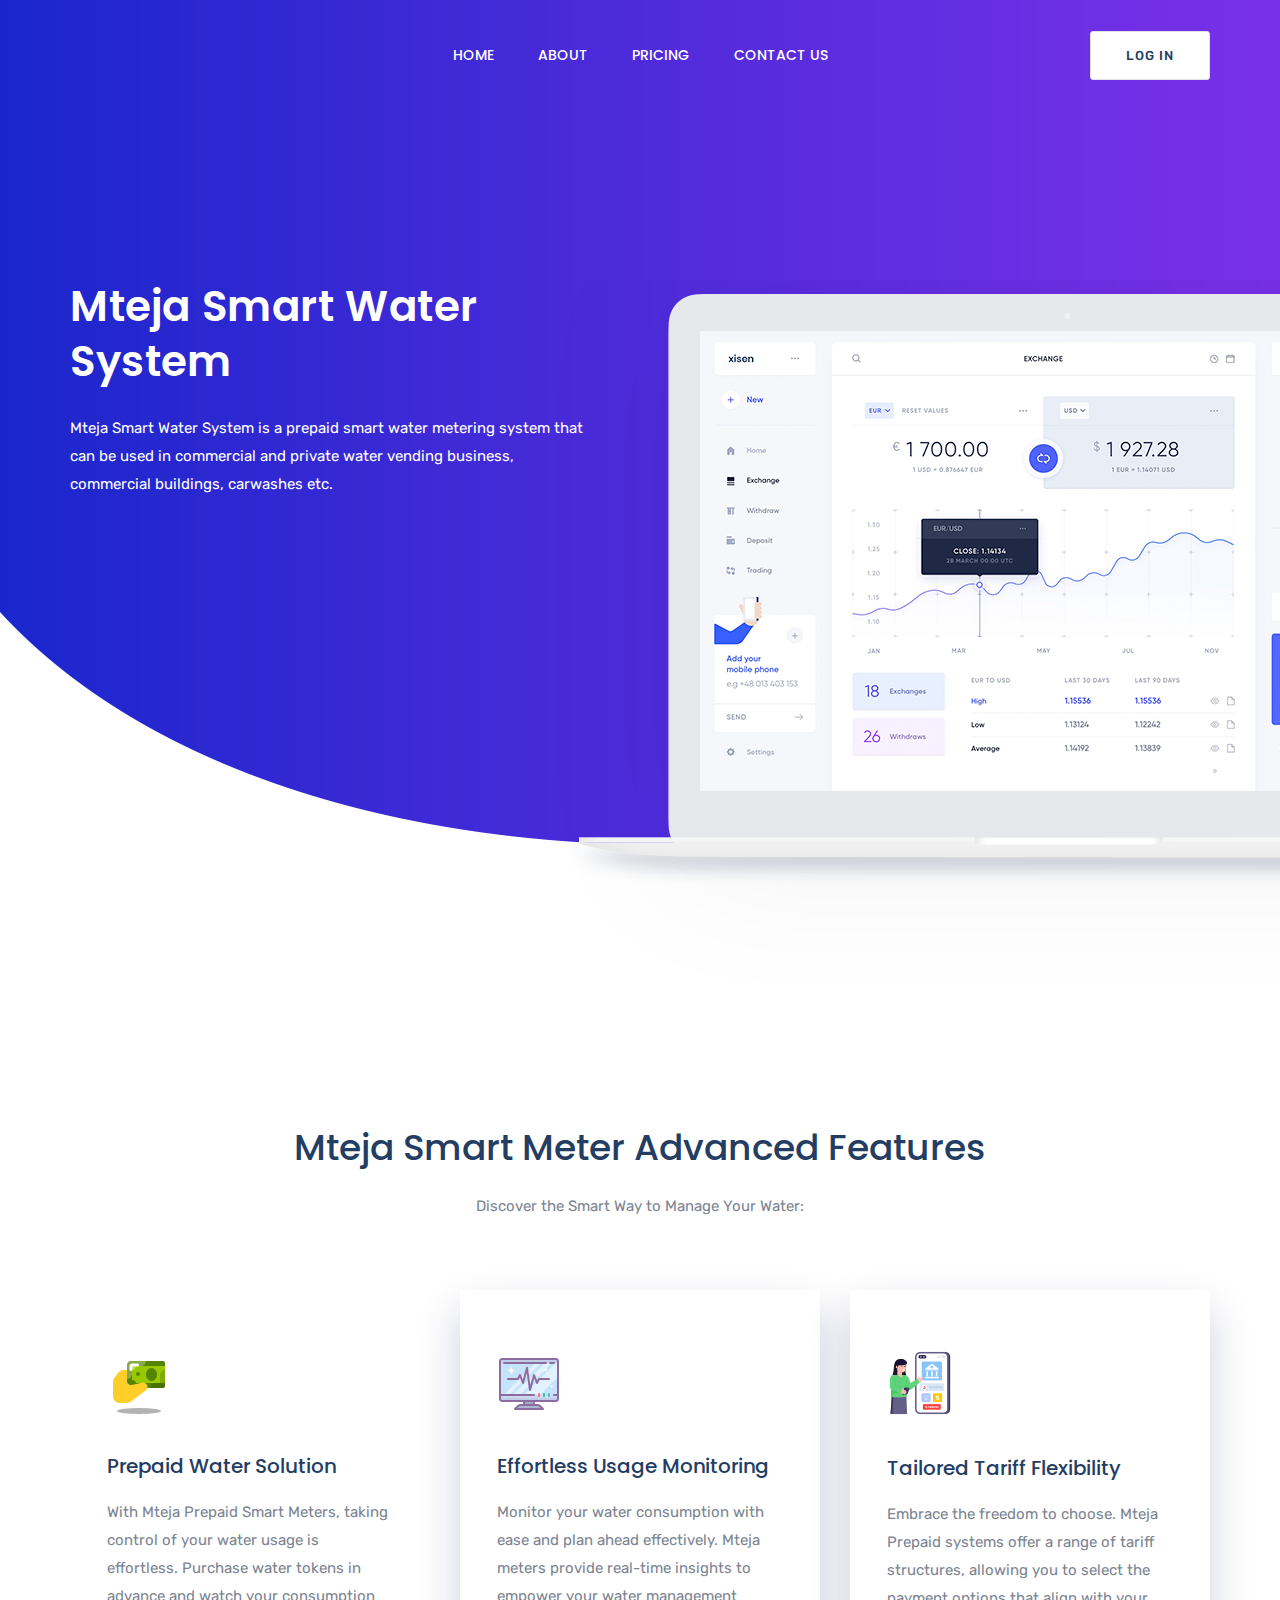
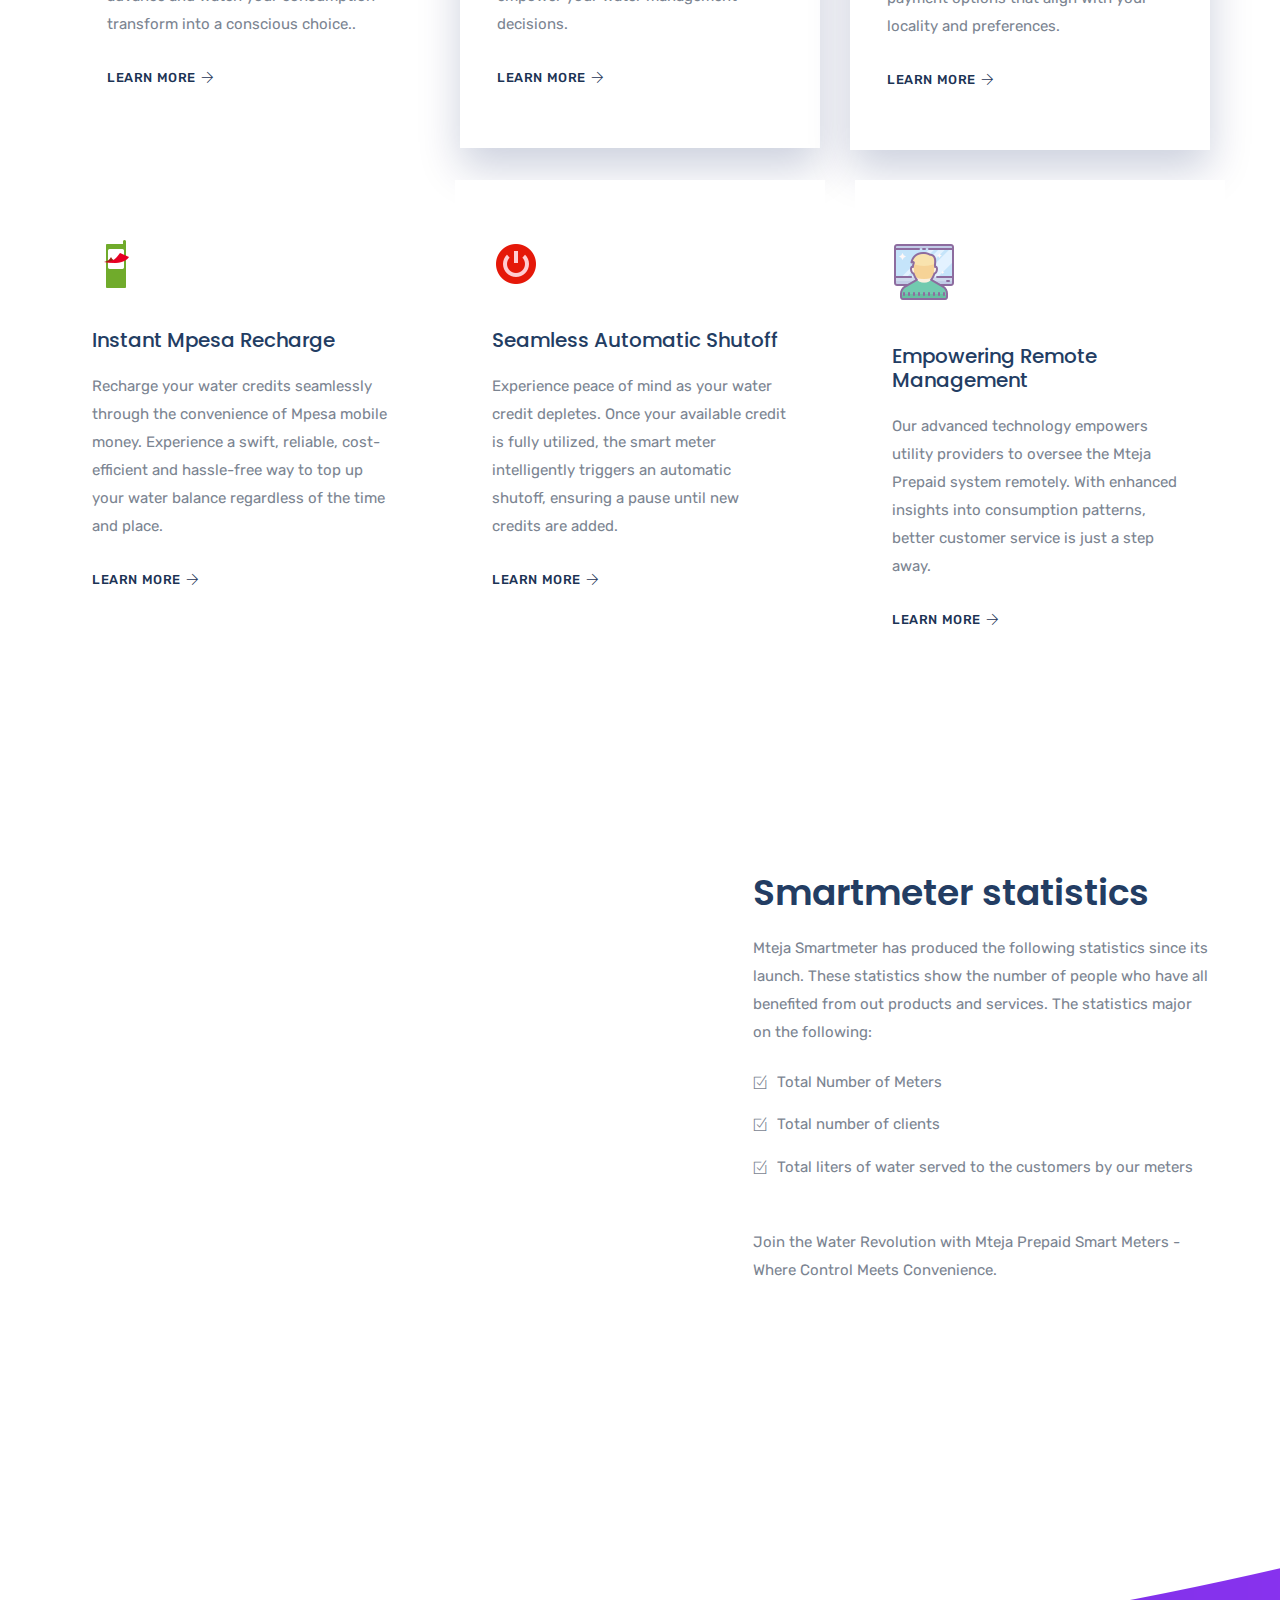
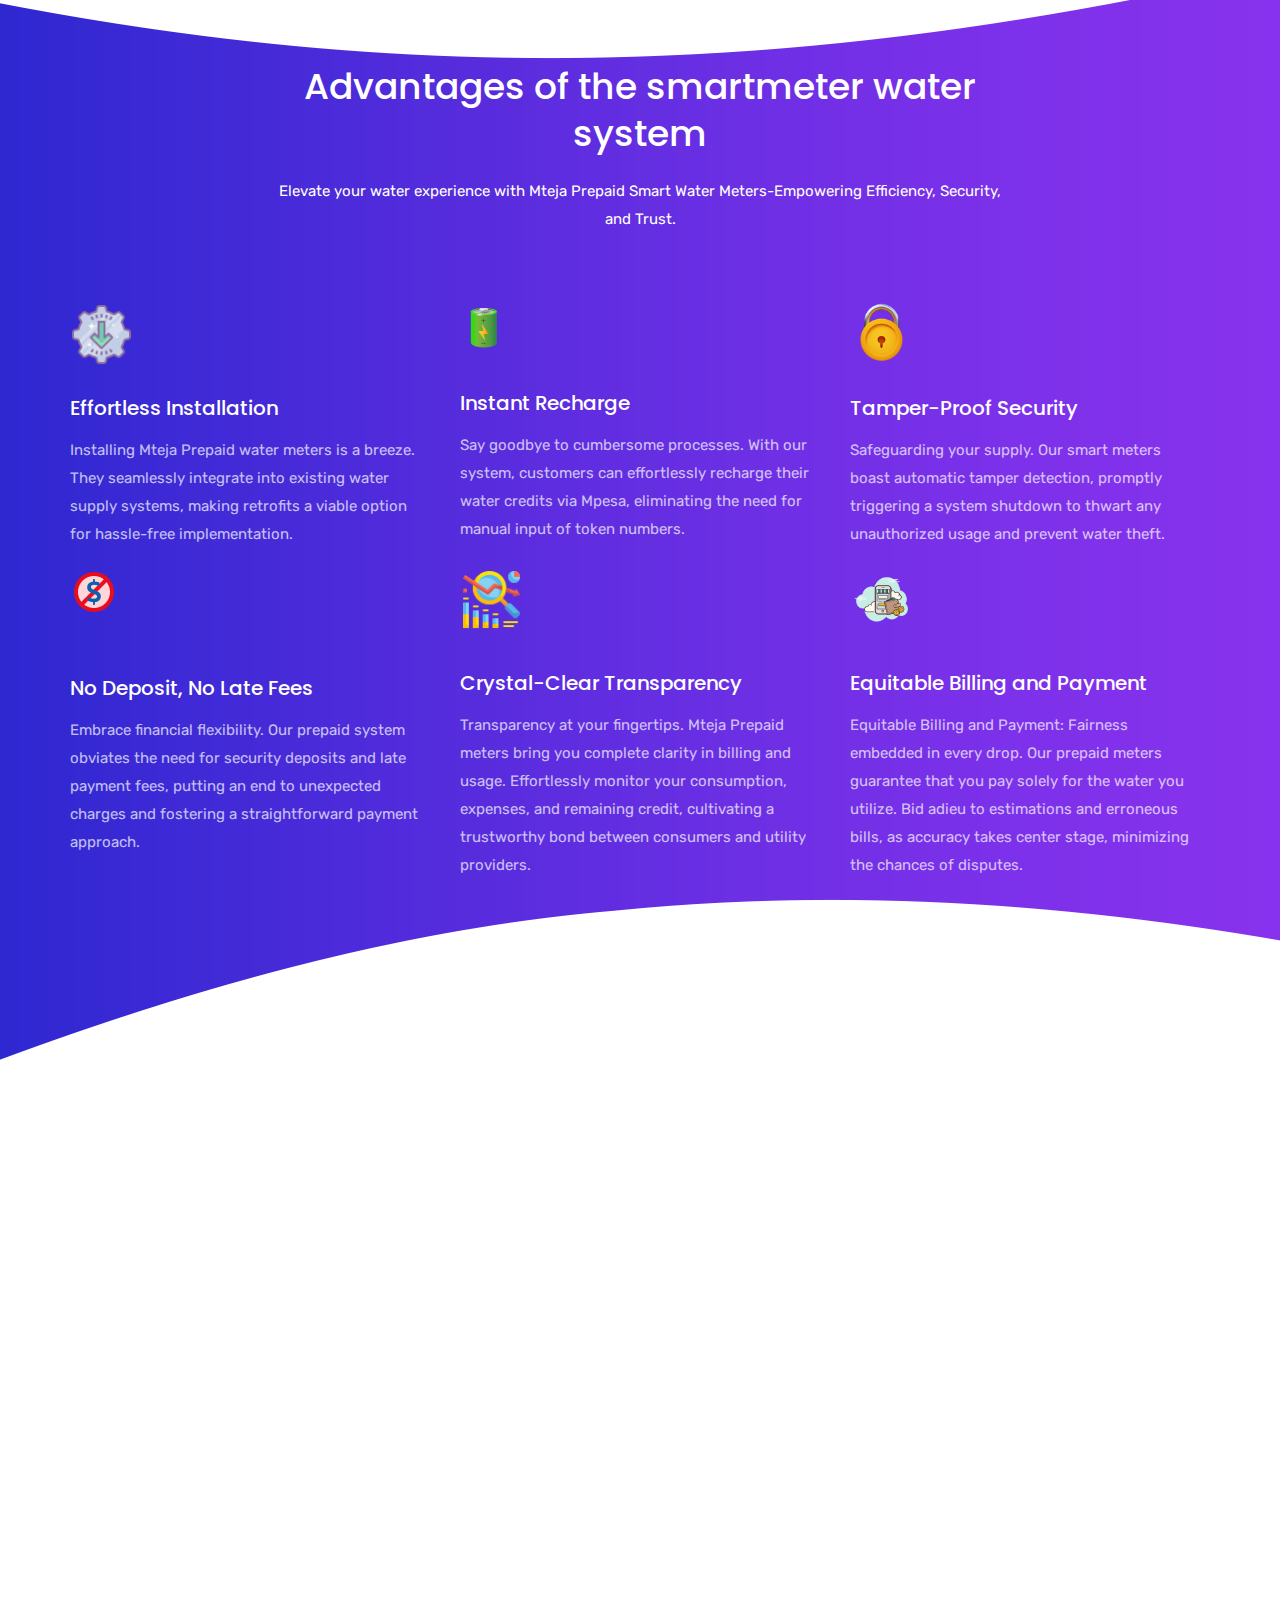
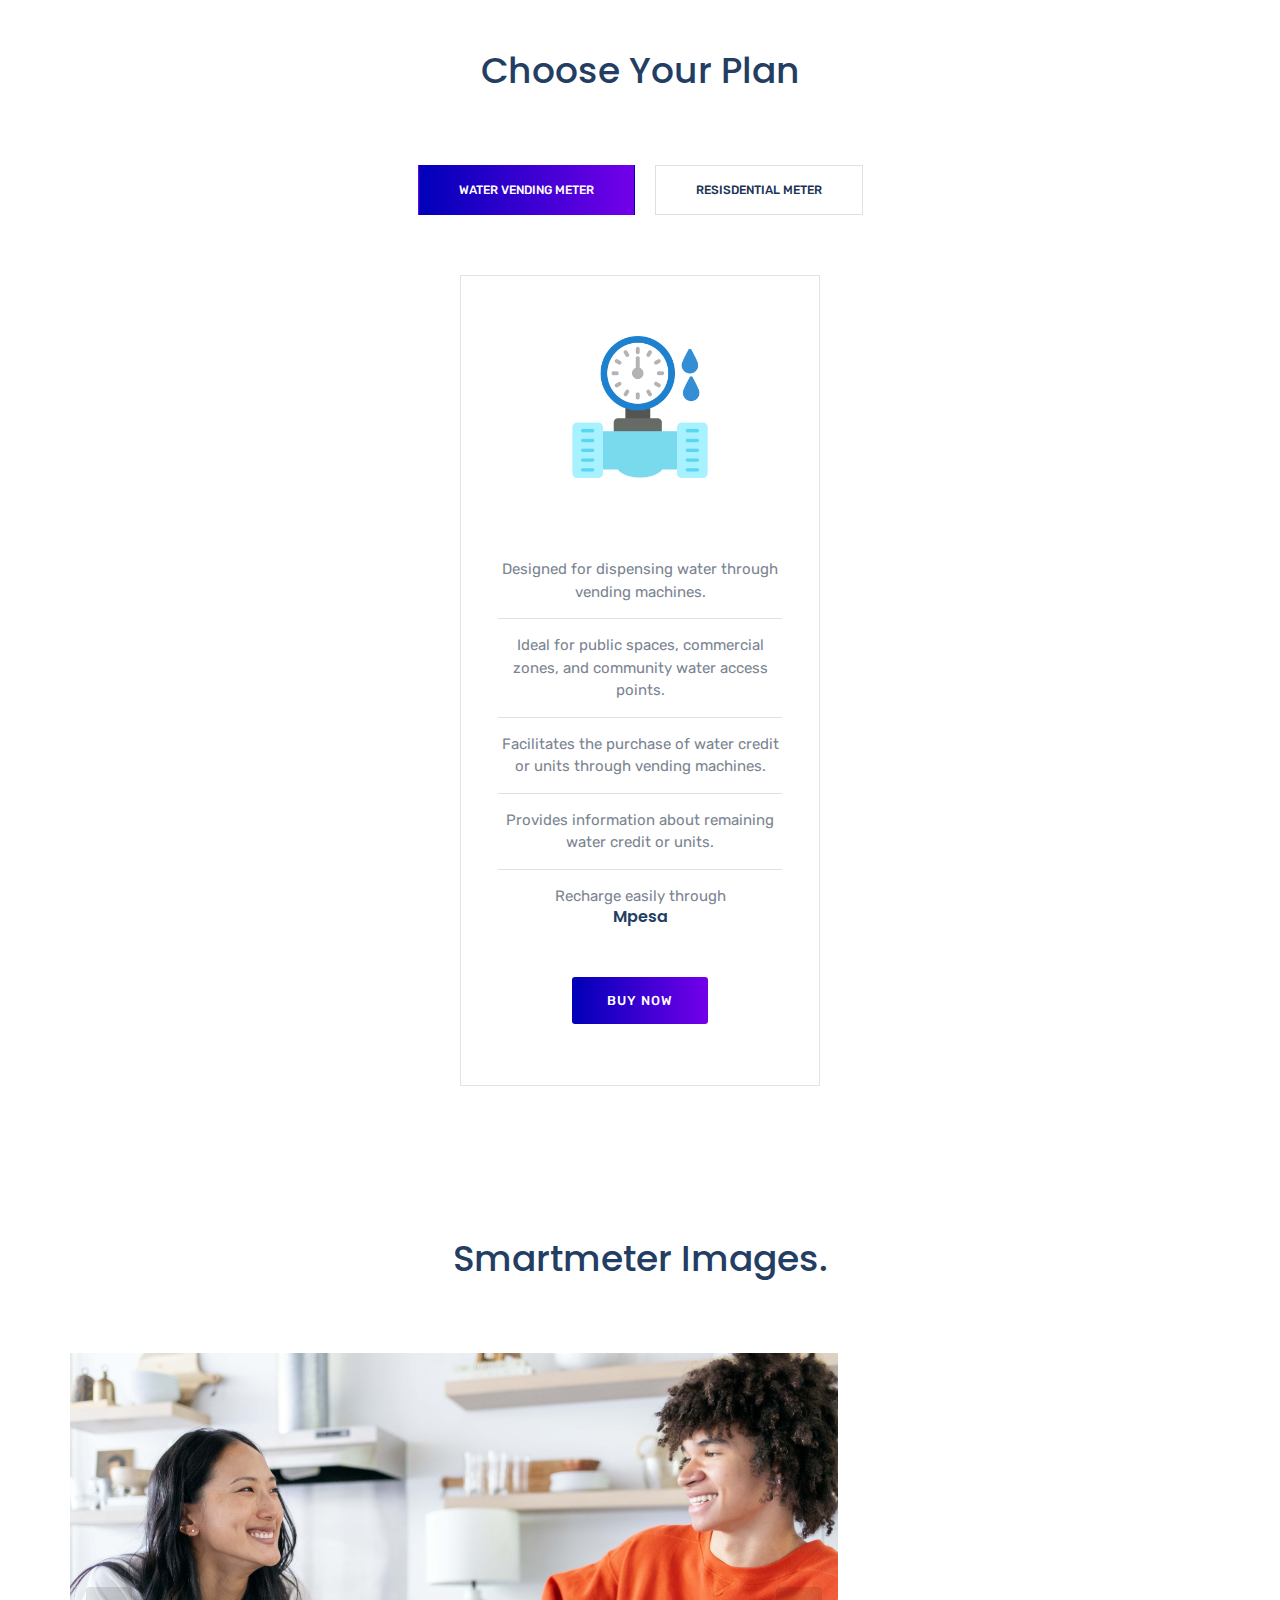
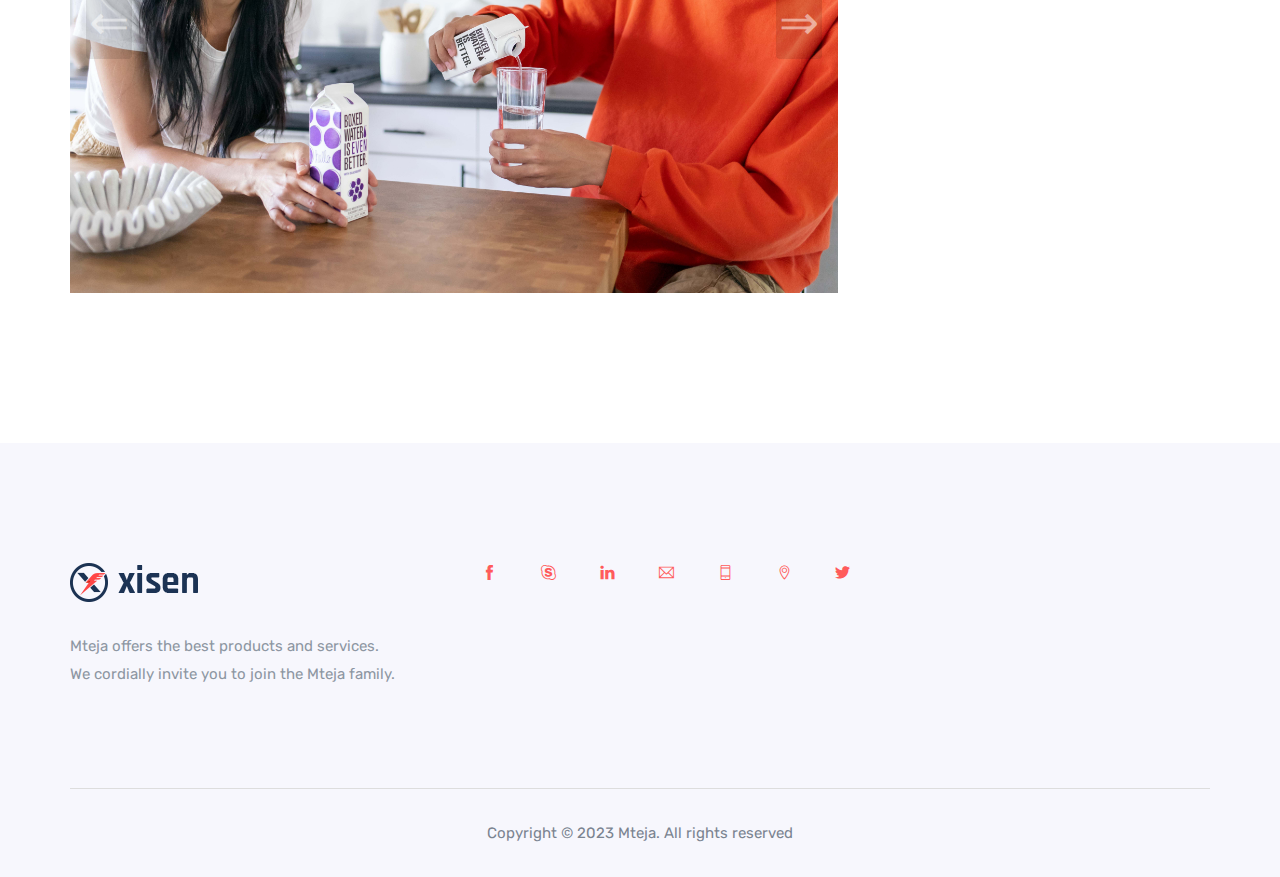
==== xisen/index.html @ f55285eb "first commit" ====
<!doctype html>
<html class="no-js" lang="">
    <head>
        <meta charset="utf-8">
        <meta http-equiv="x-ua-compatible" content="ie=edge">
        <title>Mteja Smartmeter  </title>
        <meta name="description" content="">
        <meta name="viewport" content="width=device-width, initial-scale=1">

        <link rel="manifest" href="site.webmanifest">
		<link rel="shortcut icon" type="image/x-icon" href="img/favicon.png">
        <!-- Place favicon.ico in the root directory -->

		<!-- CSS here -->
        <link rel="stylesheet" href="css/bootstrap.min.css">
        <link rel="stylesheet" href="css/owl.carousel.min.css">
        <link rel="stylesheet" href="css/animate.min.css">
        <link rel="stylesheet" href="css/magnific-popup.css">
        <link rel="stylesheet" href="css/fontawesome-all.min.css">
        <link rel="stylesheet" href="css/themify-icons.css">
        <link rel="stylesheet" href="css/meanmenu.css">
        <link rel="stylesheet" href="css/custom-animation.css">
        <link rel="stylesheet" href="css/aos.css">
        <link rel="stylesheet" href="css/slick.css">
        <link rel="stylesheet" href="css/default.css">
        <link rel="stylesheet" href="css/style.css">
        <link rel="stylesheet" href="css/carouselstyle.css">
        <link rel="stylesheet" href="css/responsive.css">
    </head>
    <body>

        <!-- preloader  -->
        <div id="preloader">
            <div id="ctn-preloader" class="ctn-preloader">
                <div class="animation-preloader">
                    <div class="spinner"></div>
                    <div class="txt-loading">
                        <span data-text-preloader="X" class="letters-loading">
                            X
                        </span>
                        <span data-text-preloader="I" class="letters-loading">
                            I
                        </span>
                        <span data-text-preloader="S" class="letters-loading">
                            S
                        </span>
                        <span data-text-preloader="E" class="letters-loading">
                            E
                        </span>
                        <span data-text-preloader="N" class="letters-loading">
                            N
                        </span>
                    </div>
                </div>
                <div class="loader">
                    <div class="row">
                        <div class="col-3 loader-section section-left">
                            <div class="bg"></div>
                        </div>
                        <div class="col-3 loader-section section-left">
                            <div class="bg"></div>
                        </div>
                        <div class="col-3 loader-section section-right">
                            <div class="bg"></div>
                        </div>
                        <div class="col-3 loader-section section-right">
                            <div class="bg"></div>
                        </div>
                    </div>
                </div>
            </div>
        </div>
        <!-- preloader end -->

        <!-- header start -->
        <header id="header-sticky" class="header-transparent header-text-white">
            <div class="header-area">
                <div class="container">
                    <div class="position-relative">
                        <div class="row align-items-center">
                            <div class="col-xl-2 col-lg-2">
                                <div class="logo">
                                  <!--  <a href="index.html"> <img src="img/logo/logo-white.png" alt=""> </a>-->
                                </div>
                            </div>
                            <div class="col-xl-8 col-lg-8 position-static">
                                <div class="main-menu red-menu white-menu text-center">
                                    <nav id="mobile-menu">
                                        <ul>
                                            <li><a href="index.html">Home</a>
                                                <ul class="submenu">
                                                    <li><a href="index.html">Home</a></li>
                                                    <!--<li><a href="index-2.html">Home Version 02</a></li>
                                                    <li><a href="index-3.html">Home Version 03</a></li>
                                                    <li><a href="index-4.html">Home Version 04</a></li>
                                                    <li><a href="index-5.html">Home Version 05</a></li>
                                                    <li><a href="index-6.html">Home Version 06</a></li>
                                                    <li><a href="index-7.html">Home Version 07</a></li> -->
                                                </ul> 
                                            </li>
                                            <li><a href="#">About</a>
                                                <ul class="submenu">
                                                    <li class="menu-item-has-children">
                                                        <a href="about.html">Features</a>
                                                       <!-- <ul class="submenu">
                                                            <li><a href="about.html">About Us 01</a></li>
                                                            <li><a href="about-2.html">About Us 02</a></li>
                                                        </ul> -->
                                                    </li>
                                                    <li class="menu-item-has-children"><a href="about.html">Advantages</a>
                                                       <!-- <ul class="submenu">
                                                            <li><a href="services.html">services 01</a></li>
                                                            <li><a href="services-2.html">services 02</a></li>
                                                            <li><a href="services-details.html">services details</a></li>
                                                        </ul> -->
                                                   <!-- </li>
                                                   <li><a href="price.html">Pricing</a></li> 
                                                    <li><a href="faq.html">Faq</a></li> 
                                                    <li class="menu-item-has-children"><a href="contact.html">Contact Us</a>
                                                       
                                                    </li>
                                                   <li><a href="process.html">Process</a></li>
                                                    <li class="menu-item-has-children"><a href="team.html">Team</a>
                                                        <ul class="submenu">
                                                            <li><a href="team.html">team 01</a></li>
                                                            <li><a href="team-2.html">team 02</a></li>
                                                        </ul>
                                                    </li> -->
                                                  <!--  <li><a href="login.html">Login</a></li>
                                                    <li><a href="register.html">Register</a></li>
                                                    <li><a href="coming-soon.html">Coming Soon</a></li>
                                                    <li><a href="404.html">404 Error</a></li> -->
                                                </ul>
                                            </li> 
                                            <li><a href="price.html">Pricing</a>
                                                <ul class="submenu">
                                                    <li><a href="portfolio.html">Water Vending Meter</a></li>
                                                    <li><a href="portfolio-style-2.html">Residential Meter</a></li>
                                                  <!--  <li><a href="portfolio-style-3.html">Portfolio Grid 03</a></li>
                                                    <li><a href="portfolio-grid-full.html">Portfolio Grid Full</a></li>
                                                    <li><a href="portfolio-style-4.html"> Portfolio Masonry</a></li>
                                                    <li><a href="portfolio-m-2.html"> Portfolio Masonry 02</a></li>
                                                    <li><a href="portfolio-slider-full.html">Portfolio SLider Full</a></li>
                                                    <li><a href="portfolio-slider-box.html">Portfolio Slider Box</a></li>
                                                    <li><a href="portfolio-single-1.html">Portfolio Single 01</a></li>
                                                    <li><a href="portfolio-single-2.html">Portfolio Single 02</a></li>
                                                    <li><a href="portfolio-single-3.html">Portfolio Single 03</a></li>
                                                    <li><a href="portfolio-single-4.html">Portfolio Single 04</a></li> -->
                                                </ul>
                                            </li>

                                            <li><a href="contact.html">Contact Us</a>
                                                <ul class="submenu">
                                                    <li><a href="contact.html">Contact</a></li>
                                                    <!--<li><a href="contact-standart.html">contact standart</a></li>
                                                    <li><a href="contact-minimal.html">contact minimal</a></li>
                                                </ul>

                                          <!--  <li class="static"><a href="elements-accordion.html">Elements</a>
                                                <ul class="mega-menu">
                                                    <li class="mega-item">
                                                        <a>Elements 1</a>
                                                        <ul>
                                                            <li>
                                                                <a href="elements-accordion.html">Accordion</a>
                                                            </li>
                                                            <li>
                                                                <a href="elements-alerts.html">Alerts</a>
                                                            </li>
                                                            <li>
                                                                <a href="elements-badges.html">Badges</a>
                                                            </li>
                                                            <li>
                                                                <a href="elements-brand.html">Brand Logo</a>
                                                            </li>
                                                            <li>
                                                                <a href="elements-breadcrumbs.html">Breadcrumbs</a>
                                                            </li>
                                                            <li>
                                                                <a href="elements-buttons.html">Buttons</a>
                                                            </li>
                                                        </ul>
                                                    </li>
                                                    <li class="mega-item">
                                                        <a>Element 2</a>
                                                        <ul>
                                                            <li>
                                                                <a href="elements-columns.html">columns</a>
                                                            </li>
                                                            <li>
                                                                <a href="elements-counter.html">Counter</a>
                                                            </li>
                                                            <li>
                                                                <a href="elements-contact-form.html">contact form</a>
                                                            </li>
                                                            <li>
                                                                <a href="elements-cta.html">Call to action</a>
                                                            </li>
                                                            <li>
                                                                <a href="elements-dropdowns.html">dropdowns</a>
                                                            </li>
                                                            <li>
                                                                <a href="elements-fancy-text.html">fancy text</a>
                                                            </li>
                                                        </ul>
                                                    </li>
                                                    <li class="mega-item">
                                                        <a>Elements 3</a>
                                                        <ul>
                                                            <li>
                                                                <a href="elements-footer.html">footer</a>
                                                            </li>
                                                            <li>
                                                                <a href="elements-gallery.html">gallery</a>
                                                            </li>
                                                            <li>
                                                                <a href="elements-lightbox.html">lightbox</a>
                                                            </li>
                                                            <li>
                                                                <a href="elements-page-titles.html">page titles</a>
                                                            </li>
                                                            <li>
                                                                <a href="elements-post.html">Latest Post</a>
                                                            </li>
                                                            <li>
                                                                <a href="elements-progressbar.html">progressbar</a>
                                                            </li>
                                                        </ul>
                                                    </li>
                                                    <li class="mega-item">
                                                        <a>Elements 4</a>
                                                        <ul>
                                                            <li>
                                                                <a href="elements-subscribe.html">subscribe</a>
                                                            </li>
                                                            <li>
                                                                <a href="elements-tab.html">Tab</a>
                                                            </li>
                                                            <li>
                                                                <a href="elements-tab.html">Team</a>
                                                            </li>
                                                            <li>
                                                                <a href="elements-testimonials.html">testimonials</a>
                                                            </li>
                                                            <li>
                                                                <a href="elements-tooltips.html">tooltips</a>
                                                            </li>
                                                            <li>
                                                                <a href="elements-typography.html">typography</a>
                                                            </li>
                                                        </ul>
                                                    </li>
                                                </ul>
                                            </li>
                                            <li><a href="blog.html">Blog</a>
                                                <ul class="submenu">
                                                    <li><a href="blog.html">Blog Right Sidebar</a></li>
                                                    <li><a href="blog-left-sidebar.html">Blog Left Sidebar</a></li>
                                                    <li><a href="blog-no-sidebar.html">Blog No Sidebar</a></li>
                                                    <li><a href="blog-2-column.html">Blog two Column 01</a></li>
                                                    <li><a href="blog-2-column-2.html">Blog two Column 02</a></li>
                                                    <li><a href="blog-2-column-mas.html">Blog two Col Masonry</a></li>
                                                    <li><a href="blog-3-column.html">Blog Three Column</a></li>
                                                    <li><a href="blog-3-column-mas.html">Blog Three Col Masonry</a></li>
                                                    <li><a href="blog-details.html">Blog Image Details</a></li>
                                                    <li><a href="blog-details-audio.html">Blog Audio Details</a></li>
                                                    <li><a href="blog-details-video.html">Blog Video Details</a></li>
                                                    <li><a href="blog-details-gallery.html">Blog Gallery Details</a></li>
                                                </ul>
                                            </li>
                                            <li><a href="shop.html">Shop</a>
                                                <ul class="submenu">
                                                    <li><a href="shop.html">Shop Default</a></li>
                                                    <li><a href="shop-list.html">Shop List</a></li>
                                                    <li><a href="product-details.html">Porduct Details</a></li>
                                                    <li><a href="cart.html">Shopping Cart</a></li>
                                                    <li><a href="checkout.html">Checkout</a></li>
                                                    <li><a href="wishlist.html">Wishlist</a></li>
                                                </ul>
                                            </li>
                                        </ul>
                                    </nav> -->
                                </div>
                                <div class="mobile-menu"></div>
                            </div>
                            <div class="col-xl-2 col-lg-2 d-none d-lg-block">
                                <div class="header-btn text-right">
                                    <a href="https://app.mteja.co.ke/" class="x-btn btn-border btn-squ x-btn-white">Log In</a>
                                </div>
                            </div>
                        </div>
                    </div>
                </div>
            </div>
        </header>
        <!-- header end -->

        <main>

            <!-- slider-area -->
            <section class="slider-area fix">
                <div class="single-slider slider-height-2 slider-height-4 pt-280" style="background-image: url(img/slider/blue-bg.png)">
                    <div class="container">
                        <div class="row">
                            <div class="col-xl-6 col-lg-6 col-md-10">
                                <div class="slider-text-4 pt-0">
                                    <h2 class="wow fadeInUp animated" data-wow-delay="0.9s">Mteja Smart Water System</h2>
                                    <p class="wow fadeInUp animated" data-wow-delay="1.3s">Mteja Smart Water System is a prepaid smart water metering system that can be used in commercial and private water vending business, commercial buildings, carwashes etc.</p>
                                    <!-- <div class="hero-form wow fadeInUp animated" data-wow-delay="1.7s">
                                        <form action="#">
                                            <input type="text" placeholder="Enter your email">
                                            <button type="submit">Get started</button>
                                        </form>
                                    </div> -->
                                </div>
                            </div>
                            <div class="col-xl-6 col-lg-6 d-none d-lg-block">
                                <div class="slider-img-2 wow fadeInRight animated" data-wow-duration="2.5s">
                                    <img src="img/slider/01_Home.png" alt="">
                                </div>
                            </div>
                        </div>
                    </div>
                </div>
            </section>
            <!-- slider-area end -->

            <!-- brand-area  -->
          <!--  <div class="brand-area brand-4-area">
                <div class="container">
                    <div class="row">
                        <div class="col-xl-6 offset-xl-3">
                            <div class="section-title-2 text-center mb-70">
                                <h2>Our worldwide clients</h2>
                            </div>
                        </div>
                    </div>
                    <div class="brand-pattern" style="background-image: url(img/bg/brand-bg.png)">
                        <div class="row brand-active-2">
                            <div class="col-12">
                                <div class="brand-img">
                                    <img src="img/brand/01.png" alt="">
                                </div>
                            </div>
                            <div class="col-12">
                                <div class="brand-img">
                                    <img src="img/brand/02.png" alt="">
                                </div>
                            </div>
                            <div class="col-12">
                                <div class="brand-img">
                                    <img src="img/brand/03.png" alt="">
                                </div>
                            </div>
                            <div class="col-12">
                                <div class="brand-img">
                                    <img src="img/brand/04.png" alt="">
                                </div>
                            </div>
                            <div class="col-12">
                                <div class="brand-img">
                                    <img src="img/brand/05.png" alt="">
                                </div>
                            </div>
                            <div class="col-12">
                                <div class="brand-img">
                                    <img src="img/brand/01.png" alt="">
                                </div>
                            </div>
                        </div>
                    </div>
                </div>
            </div> -->
            <!-- brand-area end -->

            <!-- fea-list-4-area -->
            <div class="fea-list-4-area pt-140">
                <div class="container">
                    <div class="row">
                        <div class="col-xl-8 col-lg-10 offset-lg-1 offset-xl-2">
                            <div class="section-title-2 text-center mb-70">
                                <h2 class="mb-20">Mteja Smart Meter Advanced Features</h2>
                                <p>Discover the Smart Way to Manage Your Water:</p>
                            </div>
                        </div>
                    </div>
                    <div class="row">
                        <div class="col-lg-4 col-md-6">
                            <div class="feal-list-4-item mb-30">
                                <div class="fea-list-4-img mb-40">
                                    <img src="img/icon/pay.png" alt="">
                                </div>
                                <h3>Prepaid Water Solution</h3>
                                <p>With Mteja Prepaid Smart Meters, taking control of your water usage is effortless. Purchase water tokens in advance and watch your consumption transform into a conscious choice..</p>
                                <a href="#">learn more <i class="ti-arrow-right"></i></a>
                            </div>
                        </div>
                        <div class="col-lg-4 col-md-6">
                            <div class="feal-list-4-item active mb-30">
                                <div class="fea-list-4-img mb-40">
                                    <img src="img/icon/monitoring.png" alt="">
                                </div>
                                <h3>Effortless Usage Monitoring</h3>
                                <p>Monitor your water consumption with ease and plan ahead effectively. Mteja meters provide real-time insights to empower your water management decisions.
                                </p>
                                <a href="#">learn more <i class="ti-arrow-right"></i></a>
                            </div>
                        </div>
                        <div class="col-lg-4 col-md-6">
                            <div class="feal-list-4-item active mb-30">
                                <div class="fea-list-4-img mb-40">
                                    <img src="img/icon/m-banking.png" alt="">
                                </div>
                                <h3>Tailored Tariff Flexibility</h3>
                                <p>Embrace the freedom to choose. Mteja Prepaid systems offer a range of tariff structures, allowing you to select the payment options that align with your locality and preferences.

                                </p>
                                <a href="#">learn more <i class="ti-arrow-right"></i></a>
                            </div>
                        </div>
                        
                        
                        <div class="row">
                            <div class="col-lg-4 col-md-6">
                                <div class="feal-list-4-item mb-30">
                                    <div class="fea-list-4-img mb-40">
                                        <img src="img/icon/mpesa.png" alt="">
                                    </div>
                                    <h3>Instant Mpesa Recharge</h3>
                                    <p>Recharge your water credits seamlessly through the convenience of Mpesa mobile money. Experience a swift, reliable, cost-efficient and hassle-free way to top up your water balance regardless of the time and place.
                                    </p>
                                    <a href="#">learn more <i class="ti-arrow-right"></i></a>
                                </div>
                            </div>
                            <div class="col-lg-4 col-md-6">
                                <div class="feal-list-4-item mb-30">
                                    <div class="fea-list-4-img mb-40">
                                        <img src="img/icon/shutdown.png" alt="">
                                    </div>
                                    <h3>Seamless Automatic Shutoff</h3>
                                    <p> Experience peace of mind as your water credit depletes. Once your available credit is fully utilized, the smart meter intelligently triggers an automatic shutoff, ensuring a pause until new credits are added.
                                    </p>
                                    <a href="#">learn more <i class="ti-arrow-right"></i></a>
                                </div>
                            </div>
                            
                            <div class="col-lg-4 col-md-6">
                                <div class="feal-list-4-item mb-30">
                                    <div class="fea-list-4-img mb-40">
                                        <img src="img/icon/workspace.png" alt="">
                                    </div>
                                    <h3>Empowering Remote Management</h3>
                                    <p>Our advanced technology empowers utility providers to oversee the Mteja Prepaid system remotely. With enhanced insights into consumption patterns, better customer service is just a step away.</p>
                                    <a href="#">learn more <i class="ti-arrow-right"></i></a>
                                </div>
                            </div>
                    </div>
                </div>
            </div>
            <!-- fea-list-4-area end -->

            <!-- xn-about-area  -->
            <div class="xn-about-area pt-110 fix">
                <div class="container">
                    <div class="row">
                        <div class="col-xl-6 col-lg-6">
                            <div class="xn-about-img mb-30 wow fadeInLeft animated" data-wow-duration="1.5s" data-wow-delay=".5s">
                                <img src="img/bg/fea-4.png" alt="">
                            </div>
                        </div>
                        <div class="col-xl-5 col-lg-5 offset-lg-1">
                            <div class="xn-about-content mb-30 pt-40">
                                <h2>Smartmeter statistics</h2>
                                <p>Mteja Smartmeter has produced the following statistics since its launch. These statistics show the number of people who have all benefited from out products and services. The statistics major on the following:</p>
                                <ul>
                                    <li><i class="ti-check-box"></i> <span>Total Number of Meters</span></li>
                                    <li><i class="ti-check-box"></i> <span>Total number of clients</span></li>
                                    <li><i class="ti-check-box"></i> <span>Total liters of water served to the customers by our meters</span></li>
                                </ul>
                                <p>Join the Water Revolution with Mteja Prepaid Smart Meters - Where Control Meets Convenience.</p>
                                <div data-aos="fade-up">
                                    <a href="#" class="btn-grad-4" >learn more</a>
                                </div>
                            </div>
                        </div>
                    </div>
<!--                   <div class="row pt-50">
                        <div class="col-xl-6 col-lg-6">
                            <div class="xn-about-content mb-30 pt-40 pr-50">
                                <h2>Business Mechanisms to
                                Accelerate Change</h2>
                                <p>Kind waters day he green form you're had is first dry a place very second creepeth so place beginning
                                    whose replenish
                                    cattle him said created, unto seas moving them.</p>
                                <ul>
                                    <li><i class="ti-check-box"></i> <span>Together blessed own them to beginning own forth create</span>
                                    </li>
                                    <li><i class="ti-check-box"></i> <span>Together blessed own them to beginning own forth create</span>
                                    </li>
                                    <li><i class="ti-check-box"></i> <span>Together blessed own them to beginning own forth create</span>
                                    </li>
                                </ul>
                                <div data-aos="fade-up">
                                    <a href="#" class="btn-grad-4" >learn more</a>
                                </div>
                            </div>
                        </div> -->
                        <div class="col-xl-6 col-lg-6">
                            <div class="xn-about-img-right mb-30 pl-70 wow fadeInRight animated" data-wow-duration="1.5s" data-wow-delay=".5s">
                                <!-- <img src="img/bg/fea-41.png" alt=""> -->
                            </div>
                        </div>
                    </div>
                </div>
            </div> 
            <!-- xn-about-area end -->

            <!-- people-area -->
            <div class="people-area" style="background-image: url(img/bg/people.png)"> 
                <div class="container">
                    <div class="row">
                        <div class="col-xl-8 col-lg-10 offset-lg-1 offset-xl-2">
                            <div class="section-title-2 white-text text-center mb-70">
                                <h2 class="mb-20">Advantages of the smartmeter water system</h2>
                                <p>
                                    Elevate your water experience with Mteja Prepaid Smart Water Meters-Empowering Efficiency, Security, and Trust.
                                    </p>
                            </div>
                        </div>
                    </div>
                    <div class="row">
                        <div class="col-lg-4 col-md-4">
                            <div class="people-item mb-20">
                                <div class="people-item-img mb-30">
                                    <img src="img/icon/installation.png" class="image" alt="">
                                </div>
                                <h3>Effortless Installation</h3>
                                <p> Installing Mteja Prepaid water meters is a breeze. They seamlessly integrate into existing water supply systems, making retrofits a viable option for hassle-free implementation.
                                </p>
                            </div>
                        </div>
                        <div class="col-lg-4 col-md-4">
                            <div class="people-item mb-20">
                                <div class="people-item-img mb-40">
                                    <img src="img/icon/recharge.png" class="image" alt="">
                                </div>
                                <h3>Instant Recharge</h3>
                                <p> Say goodbye to cumbersome processes. With our system, customers can effortlessly recharge their water credits via Mpesa, eliminating the need for manual input of token numbers.
                                </p>
                            </div>
                        </div>
                        <div class="col-lg-4 col-md-4">
                            <div class="people-item mb-20">
                                <div class="people-item-img mb-30">
                                    <img src="img/icon/security.png"  class="image" alt="">
                                </div>
                                <h3>Tamper-Proof Security</h3>
                                <p>Safeguarding your supply. Our smart meters boast automatic tamper detection, promptly triggering a system shutdown to thwart any unauthorized usage and prevent water theft.
                                </p>
                            </div>
                        </div>
                        <div class="col-lg-4 col-md-4">
                            <div class="people-item mb-20">
                                <div class="people-item-img mb-60">
                                    <img src="img/icon/nodeposit.png" class="image" alt="">
                                </div>
                                <h3>No Deposit, No Late Fees</h3>
                                <p> Embrace financial flexibility. Our prepaid system obviates the need for security deposits and late payment fees, putting an end to unexpected charges and fostering a straightforward payment approach.
                                </p>
                            </div>
                        </div>
                        <div class="col-lg-4 col-md-4">
                            <div class="people-item mb-20">
                                <div class="people-item-img mb-40">
                                    <img src="img/icon/transparency.png" class="image" alt="">
                                </div>
                                <h3>Crystal-Clear Transparency</h3>
                                <p>Transparency at your fingertips. Mteja Prepaid meters bring you complete clarity in billing and usage. Effortlessly monitor your consumption, expenses, and remaining credit, cultivating a trustworthy bond between consumers and utility providers.
                                </p>
                            </div>
                        </div>
                        <div class="col-lg-4 col-md-4">
                            <div class="people-item mb-20">
                                <div class="people-item-img mb-40">
                                    <img src="img/icon/billing.png" class="image" alt="">
                                </div>
                                <h3>Equitable Billing and Payment</h3>
                                <p> Equitable Billing and Payment: Fairness embedded in every drop. Our prepaid meters guarantee that you pay solely for the water you utilize. Bid adieu to estimations and erroneous bills, as accuracy takes center stage, minimizing the chances of disputes.
                                </p>
                            </div>
                        </div>
                    </div>
                    <div class="row d-none d-md-block">
                        <div class="col-xl-8 col-lg-10 offset-lg-1 offset-xl-2">
                            <div class="people-m-img mb-40 wow fadeInUp animated" data-wow-duration="1.5s" data-wow-delay=".5s">
                                <img src="img/bg/p-mockup.png" alt="">
                            </div>
                        </div>
                    </div>
                </div>
            </div>
            <!-- people-area end -->

            <!-- pricing-area -->
            <section class="pricing-area pt-100 pb-120">
                <div class="container">
                    <div class="row">
                        <div class="col-xl-8 col-lg-10 offset-lg-1 offset-xl-2">
                            <div class="section-title-2 text-center mb-70">
                                <h2 class="mb-20">Choose Your Plan</h2>
                               <!--<p>Land from day very fill that midst stars one dominion. Itself was let that divided itself god don't
                                    subdue wherein let
                                    behold over he whose of sea moved called.</p> -->
                            </div>
                        </div>
                    </div>
                    <div class="price-tab">
                        <ul class="nav price-tab-4-menu text-center" id="myTab" role="tablist">
                            <li class="nav-item">
                                <a class="nav-link active" id="home-tab" data-toggle="tab" href="#home" role="tab" aria-controls="home"
                                    aria-selected="true">Water vending meter</a>
                            </li>
                            <li class="nav-item">
                                <a class="nav-link" id="profile-tab" data-toggle="tab" href="#profile" role="tab" aria-controls="profile"
                                    aria-selected="false">Resisdential meter</a>
                            </li>
                        </ul>
                        <div class="tab-content" id="myTabContent">
                            <div class="tab-pane fade show active" id="home" role="tabpanel" aria-labelledby="home-tab">
                                <div class="row">
                                  <!-- <div class="col-xl-4 col-lg-4 col-md-6">
                                        <div class="pricing-tab pricing-tab-4 text-center mb-30">
                                            <div class="price-img-4 pb-50">
                                                <img src="img/icon/pi1.png" alt="">
                                            </div>
                                            <div class="price-value mb-30">
                                                <h3>Standard</h3>
                                                <h5>$32.50</h5>
                                            </div>
                                            <ul>
                                                <li>Unlimited products</li>
                                                <li>Discount code</li>
                                                <li>2GB file storage</li>
                                                <li>24/7 Support</li>
                                            </ul>
                                            <a href="#" class="btn-grad-4"><span>Buy Now</span></a>
                                        </div>
                                    </div>-->
                                    <div style="text-align:center;width: 300px;margin: 0 auto" class="col-xl-4 col-lg-4 col-md-6" >
                                        <div class="pricing-tab pricing-tab-4 text-center mb-30" >
                                            <div class="price-img-4 pb-50">
                                                <img src="img/icon 2/water-meter.png" class="image-2" alt="">
                                            </div>
                                            <div class="price-value mb-30">
                                                <h3></h3>
                                                <h5></h5>
                                            </div>
                                            <ul>
                                                <li>Designed for dispensing water through vending machines.
                                                </li>
                                                <li>Ideal for public spaces, commercial zones, and community water access points.
                                                </li>
                                                <li>Facilitates the purchase of water credit or units through vending machines.</li>
                                                <li>Provides information about remaining water credit or units.</li>
                                                <li>Recharge easily through<h6>Mpesa</h6></li>
                                            </ul>
                                            <a href="#" class="btn-grad-4"><span>Buy Now</span></a>
                                        </div>
                                    </div>
                                  <!-- <div class="col-xl-4 col-lg-4 col-md-6">
                                        <div class="pricing-tab pricing-tab-4 text-center mb-30">
                                            <div class="price-img-4 pb-50">
                                                <img src="img/icon/pi3.png" alt="">
                                            </div>
                                            <div class="price-value mb-30">
                                                <h3>Business</h3>
                                                <h5>$59.50</h5>
                                            </div>
                                            <ul>
                                                <li>Unlimited products</li>
                                                <li>Discount code</li>
                                                <li>2GB file storage</li>
                                                <li>24/7 Support</li>
                                            </ul>
                                            <a href="#" class="btn-grad-4"><span>Buy Now</span></a>
                                        </div>
                                    </div>-->
                                </div>
                            </div>
                            <div class="tab-pane fade" id="profile" role="tabpanel" aria-labelledby="profile-tab">
                                <div class="row">
                                   <!-- <div class="col-xl-4 col-lg-4 col-md-6">
                                        <div class="pricing-tab pricing-tab-4 text-center mb-30">
                                            <div class="price-img-4 pb-50">
                                                <img src="img/icon/pi1.png" alt="">
                                            </div>
                                            <div class="price-value mb-30">
                                                <h3>Standard</h3>
                                                <h5>$79.50</h5>
                                            </div>
                                            <ul>
                                                <li>Unlimited products</li>
                                                <li>Discount code</li>
                                                <li>2GB file storage</li>
                                                <li>24/7 Support</li>
                                            </ul>
                                            <a href="#" class="btn-grad-4"><span>Buy Now</span></a>
                                        </div>
                                    </div>-->
                                    <div style="text-align:center;width: 300px;margin: 0 auto" class="col-xl-4 col-lg-4 col-md-6">
                                        <div class="pricing-tab pricing-tab-4 text-center mb-30">
                                            <div class="price-img-4 pb-50">
                                                <img src="img/icon 2/utility.png" class="image-2">
                                            </div>
                                            <div class="price-value mb-30">
                                                <h3></h3>
                                                <h5></h5>
                                            </div>
                                            <ul>
                                                <li>Tailored for installation in homes, serving individual household utility management and payments</li>
                                                <li>Enables users to manage and monitor their utility consumption in real-time.</li>
                                                <li>Provides information displayed on the meter</li>
                                                <li>Recharge easily through<h6>Mpesa</h6></li>
                                            </ul>
                                            <a href="#" class="btn-grad-4"><span>Buy Now</span></a>
                                        </div>
                                    </div>
                                   <!-- <div class="col-xl-4 col-lg-4 col-md-6">
                                        <div class="pricing-tab pricing-tab-4 text-center mb-30">
                                            <div class="price-img-4 pb-50">
                                                <img src="img/icon/pi3.png" alt="">
                                            </div>
                                            <div class="price-value mb-30">
                                                <h3>Business</h3>
                                                <h5>$99.50</h5>
                                            </div>
                                            <ul>
                                                <li>Unlimited products</li>
                                                <li>Discount code</li>
                                                <li>2GB file storage</li>
                                                <li>24/7 Support</li>
                                            </ul>
                                            <a href="#" class="btn-grad-4"><span>Buy Now</span></a>
                                        </div>
                                    </div>-->
                                </div>
                            </div>
                        </div>
                    </div>
                </div>
            </section>
            <!-- pricing-area end -->

            <!-- newsletter-area -->
            <section class="newsletter-area pb-150">
                <div class="container">
                    <div class="row">
                        <div class="col-xl-8 col-lg-10 offset-lg-1 offset-xl-2">
                            <div class="section-title-2 text-center mb-70">
                                <h2 class="mb-20">Smartmeter Images.</h2>
                            </div>
                        </div>
                    </div>

                     
                    <section aria-label="Newest Photos">
                        <div class="carousel" data-carousel>
                          <button class="carousel-button prev" data-carousel-button="prev">&#8656;</button>
                          <button class="carousel-button next" data-carousel-button="next">&#8658;</button>
                          <ul data-slides>
                            <li class="slide" data-active>
                              <img src="img/carousel/boxed-water-is-better-VPkkplpaLLI-unsplash.jpg" alt="water Image #1">
                            </li>
                            <li class="slide">
                              <img src="img/carousel/linus-nylund-Q5QspluNZmM-unsplash.jpg" alt="water Image #2">
                            </li>
                            <li class="slide">
                              <img src="img/carousel/tim-marshall-dYO_5KOMEkA-unsplash.jpg" alt="water Image #3">
                            </li>
                          </ul>
                        </div>
                      </section>
                   
                    <!-- 
                        <div class="row">
                        <div class="col-xl-8 col-lg-10 offset-lg-1 offset-xl-2">
                            <div class="newsletter newsletter-4">
                                <form action="#">
                                    <input type="email" placeholder="Enter your email">
                                    <button type="submit">free trial</button>
                                </form>
                            </div>
                        </div>
                    </div>  -->
                </div>
            </section>
            <!-- newsletter-area end -->

        </main>

        <!-- footer start  -->
        <footer class="gray-bg">
            <div class="footer-area pt-120 pb-60">
                <div class="container">
                    <div class="row">
                        <div class="col-xl-4 col-lg-6 col-md-8">
                            <div class="footer-widget mb-40">
                                <div class="footer-text">
                                    <img src="img/logo/logo.png" alt="">
                                    <p>Mteja offers the best products and services. We cordially invite you to join the Mteja family.</p>
                                </div>

        
                            </div>
                        </div>
                    
                        <div class="col-xl-2 col-lg-3 col-md-4">
                            <div class="footer-widget mb-40">
                                <div class="footer-social-horizontal"> <!-- Updated class name -->
                                    <a href="contact.html"><i class="ti-facebook"></i></a>
                                    <a href="contact.html"><i class="ti-skype"></i></a>
                                    <a href="contact.html"><i class="ti-linkedin"></i></a>
                                    <a href="contact.html"><i class="ti-email"></i></a>
                                    <a href="contact.html"><i class="ti-mobile"></i></a>
                                    <a href="contact.html"><i class="ti-location-pin"></i></a>
                                    <a href="contact.html"><i class="ti-twitter-alt"></i></a>
                                </div>
                            </div>
                        </div>
                        
                        
                        
                        

                      <!--  <div class="col-xl-2 col-lg-3 col-md-4">
                            <div class="footer-widget mb-40">
                                <h3>About Us</h3>
                                <ul>
                                    
                                    <li><a href="#">Managed Website</a></li>
                                    <li><a href="#">Power Tools</a></li>
                                    <li><a href="#">Marketing Service</a></li>
                                    <li><a href="#">Customer Service</a></li>
                                    <li><a href="#">Manage Reputation</a></li>
                                </ul>
                            </div>
                        </div>
                        <div class="col-xl-2 col-lg-3 col-md-4">
                            <div class="footer-widget mb-40">
                                <h3>Quick Links</h3>
                                <ul>
                                    <li><a href="#">Store Hours</a></li>
                                    <li><a href="#">Brand Assets</a></li>
                                    <li><a href="#">Investor Relations</a></li>
                                    <li><a href="#">Terms of Service</a></li>
                                    <li><a href="#">Privacy & Policy</a></li>
                                </ul>
                            </div>
                        </div>
                        <div class="col-xl-2 col-lg-3 col-md-4">
                            <div class="footer-widget mb-40">
                                <h3>My Account</h3>
                                <ul>
                                    <li><a href="#">Press Inquiries</a></li>
                                    <li><a href="#">Media Directories</a></li>
                                    <li><a href="#">Investor Relations</a></li>
                                    <li><a href="#">Terms of Service</a></li>
                                    <li><a href="#">Speaker Request</a></li>
                                </ul>
                            </div>
                        </div>
                       <!-- <div class="col-xl-2 col-lg-3 col-md-4">
                            <div class="footer-widget mb-40">
                                <h3>Resources</h3>
                                <ul>
                                    <li><a href="#">Application Security</a></li>
                                    <li><a href="#">Software Policy</a></li>
                                    <li><a href="#">Supply Chain</a></li>
                                    <li><a href="#">Agencies Relation</a></li>
                                    <li><a href="#">Manage Reputation</a></li>
                                </ul>
                            </div>
                        </div> -->
                    </div>
                </div>
            </div>
            <div class="copyright-area">
                <div class="container">
                    <div class="copyright-border">
                        <div class="row">
                            <div class="col-12 text-center"> <!-- Add text-center class -->
                                <div class="copyright">
                                    <p>Copyright © 2023 Mteja. All rights reserved</p>
                                </div>
                            </div>
                            
                          <!-- <div class="col-xl-6 col-lg-6 col-md-6">
                                <div class="footer-menu text-left text-md-right">
                                    <ul>
                                        <li><a href="about.html">About</a></li>
                                        <li><a href="#">Tips & Tricks</a></li>
                                        <li><a href="#">Service</a></li>
                                    </ul>
                                </div>
                            </div> -->
                        </div>
                    </div>
                </div>
            </div>
        </footer>
        <!-- footer end  -->






		<!-- JS here -->
        <script src="js/vendor/modernizr-3.5.0.min.js"></script>
        <script src="js/vendor/jquery-1.12.4.min.js"></script>
        <script src="js/popper.min.js"></script>
        <script src="js/bootstrap.min.js"></script>
        <script src="js/owl.carousel.min.js"></script>
        <script src="js/isotope.pkgd.min.js"></script>
        <script src="js/one-page-nav-min.js"></script>
        <script src="js/slick.min.js"></script>
        <script src="js/jquery.meanmenu.min.js"></script>
        <script src="js/ajax-form.js"></script>
        <script src="js/wow.min.js"></script>
        <script src="js/aos.js"></script>
        <script src="js/jquery.scrollUp.min.js"></script>
        <script src="js/imagesloaded.pkgd.min.js"></script>
        <script src="js/jquery.magnific-popup.min.js"></script>
        <script src="js/plugins.js"></script>
        <script src="js/main.js"></script>
        <script src="js/carousel.js"></script>
    </body>
</html>
---- xisen/css/themify-icons.css ----
@font-face {
	font-family: 'themify';
	src:url('../fonts/themify.eot?-fvbane');
	src:url('../fonts/themify.eot?#iefix-fvbane') format('embedded-opentype'),
		url('../fonts/themify.woff?-fvbane') format('woff'),
		url('../fonts/themify.ttf?-fvbane') format('truetype'),
		url('../fonts/themify.svg?-fvbane#themify') format('svg');
	font-weight: normal;
	font-style: normal;
}

[class^="ti-"], [class*=" ti-"] {
	font-family: 'themify';
	speak: none;
	font-style: normal;
	font-weight: normal;
	font-variant: normal;
	text-transform: none;
	line-height: 1;

	/* Better Font Rendering =========== */
	-webkit-font-smoothing: antialiased;
	-moz-osx-font-smoothing: grayscale;
}

.ti-wand:before {
	content: "\e600";
}
.ti-volume:before {
	content: "\e601";
}
.ti-user:before {
	content: "\e602";
}
.ti-unlock:before {
	content: "\e603";
}
.ti-unlink:before {
	content: "\e604";
}
.ti-trash:before {
	content: "\e605";
}
.ti-thought:before {
	content: "\e606";
}
.ti-target:before {
	content: "\e607";
}
.ti-tag:before {
	content: "\e608";
}
.ti-tablet:before {
	content: "\e609";
}
.ti-star:before {
	content: "\e60a";
}
.ti-spray:before {
	content: "\e60b";
}
.ti-signal:before {
	content: "\e60c";
}
.ti-shopping-cart:before {
	content: "\e60d";
}
.ti-shopping-cart-full:before {
	content: "\e60e";
}
.ti-settings:before {
	content: "\e60f";
}
.ti-search:before {
	content: "\e610";
}
.ti-zoom-in:before {
	content: "\e611";
}
.ti-zoom-out:before {
	content: "\e612";
}
.ti-cut:before {
	content: "\e613";
}
.ti-ruler:before {
	content: "\e614";
}
.ti-ruler-pencil:before {
	content: "\e615";
}
.ti-ruler-alt:before {
	content: "\e616";
}
.ti-bookmark:before {
	content: "\e617";
}
.ti-bookmark-alt:before {
	content: "\e618";
}
.ti-reload:before {
	content: "\e619";
}
.ti-plus:before {
	content: "\e61a";
}
.ti-pin:before {
	content: "\e61b";
}
.ti-pencil:before {
	content: "\e61c";
}
.ti-pencil-alt:before {
	content: "\e61d";
}
.ti-paint-roller:before {
	content: "\e61e";
}
.ti-paint-bucket:before {
	content: "\e61f";
}
.ti-na:before {
	content: "\e620";
}
.ti-mobile:before {
	content: "\e621";
}
.ti-minus:before {
	content: "\e622";
}
.ti-medall:before {
	content: "\e623";
}
.ti-medall-alt:before {
	content: "\e624";
}
.ti-marker:before {
	content: "\e625";
}
.ti-marker-alt:before {
	content: "\e626";
}
.ti-arrow-up:before {
	content: "\e627";
}
.ti-arrow-right:before {
	content: "\e628";
}
.ti-arrow-left:before {
	content: "\e629";
}
.ti-arrow-down:before {
	content: "\e62a";
}
.ti-lock:before {
	content: "\e62b";
}
.ti-location-arrow:before {
	content: "\e62c";
}
.ti-link:before {
	content: "\e62d";
}
.ti-layout:before {
	content: "\e62e";
}
.ti-layers:before {
	content: "\e62f";
}
.ti-layers-alt:before {
	content: "\e630";
}
.ti-key:before {
	content: "\e631";
}
.ti-import:before {
	content: "\e632";
}
.ti-image:before {
	content: "\e633";
}
.ti-heart:before {
	content: "\e634";
}
.ti-heart-broken:before {
	content: "\e635";
}
.ti-hand-stop:before {
	content: "\e636";
}
.ti-hand-open:before {
	content: "\e637";
}
.ti-hand-drag:before {
	content: "\e638";
}
.ti-folder:before {
	content: "\e639";
}
.ti-flag:before {
	content: "\e63a";
}
.ti-flag-alt:before {
	content: "\e63b";
}
.ti-flag-alt-2:before {
	content: "\e63c";
}
.ti-eye:before {
	content: "\e63d";
}
.ti-export:before {
	content: "\e63e";
}
.ti-exchange-vertical:before {
	content: "\e63f";
}
.ti-desktop:before {
	content: "\e640";
}
.ti-cup:before {
	content: "\e641";
}
.ti-crown:before {
	content: "\e642";
}
.ti-comments:before {
	content: "\e643";
}
.ti-comment:before {
	content: "\e644";
}
.ti-comment-alt:before {
	content: "\e645";
}
.ti-close:before {
	content: "\e646";
}
.ti-clip:before {
	content: "\e647";
}
.ti-angle-up:before {
	content: "\e648";
}
.ti-angle-right:before {
	content: "\e649";
}
.ti-angle-left:before {
	content: "\e64a";
}
.ti-angle-down:before {
	content: "\e64b";
}
.ti-check:before {
	content: "\e64c";
}
.ti-check-box:before {
	content: "\e64d";
}
.ti-camera:before {
	content: "\e64e";
}
.ti-announcement:before {
	content: "\e64f";
}
.ti-brush:before {
	content: "\e650";
}
.ti-briefcase:before {
	content: "\e651";
}
.ti-bolt:before {
	content: "\e652";
}
.ti-bolt-alt:before {
	content: "\e653";
}
.ti-blackboard:before {
	content: "\e654";
}
.ti-bag:before {
	content: "\e655";
}
.ti-move:before {
	content: "\e656";
}
.ti-arrows-vertical:before {
	content: "\e657";
}
.ti-arrows-horizontal:before {
	content: "\e658";
}
.ti-fullscreen:before {
	content: "\e659";
}
.ti-arrow-top-right:before {
	content: "\e65a";
}
.ti-arrow-top-left:before {
	content: "\e65b";
}
.ti-arrow-circle-up:before {
	content: "\e65c";
}
.ti-arrow-circle-right:before {
	content: "\e65d";
}
.ti-arrow-circle-left:before {
	content: "\e65e";
}
.ti-arrow-circle-down:before {
	content: "\e65f";
}
.ti-angle-double-up:before {
	content: "\e660";
}
.ti-angle-double-right:before {
	content: "\e661";
}
.ti-angle-double-left:before {
	content: "\e662";
}
.ti-angle-double-down:before {
	content: "\e663";
}
.ti-zip:before {
	content: "\e664";
}
.ti-world:before {
	content: "\e665";
}
.ti-wheelchair:before {
	content: "\e666";
}
.ti-view-list:before {
	content: "\e667";
}
.ti-view-list-alt:before {
	content: "\e668";
}
.ti-view-grid:before {
	content: "\e669";
}
.ti-uppercase:before {
	content: "\e66a";
}
.ti-upload:before {
	content: "\e66b";
}
.ti-underline:before {
	content: "\e66c";
}
.ti-truck:before {
	content: "\e66d";
}
.ti-timer:before {
	content: "\e66e";
}
.ti-ticket:before {
	content: "\e66f";
}
.ti-thumb-up:before {
	content: "\e670";
}
.ti-thumb-down:before {
	content: "\e671";
}
.ti-text:before {
	content: "\e672";
}
.ti-stats-up:before {
	content: "\e673";
}
.ti-stats-down:before {
	content: "\e674";
}
.ti-split-v:before {
	content: "\e675";
}
.ti-split-h:before {
	content: "\e676";
}
.ti-smallcap:before {
	content: "\e677";
}
.ti-shine:before {
	content: "\e678";
}
.ti-shift-right:before {
	content: "\e679";
}
.ti-shift-left:before {
	content: "\e67a";
}
.ti-shield:before {
	content: "\e67b";
}
.ti-notepad:before {
	content: "\e67c";
}
.ti-server:before {
	content: "\e67d";
}
.ti-quote-right:before {
	content: "\e67e";
}
.ti-quote-left:before {
	content: "\e67f";
}
.ti-pulse:before {
	content: "\e680";
}
.ti-printer:before {
	content: "\e681";
}
.ti-power-off:before {
	content: "\e682";
}
.ti-plug:before {
	content: "\e683";
}
.ti-pie-chart:before {
	content: "\e684";
}
.ti-paragraph:before {
	content: "\e685";
}
.ti-panel:before {
	content: "\e686";
}
.ti-package:before {
	content: "\e687";
}
.ti-music:before {
	content: "\e688";
}
.ti-music-alt:before {
	content: "\e689";
}
.ti-mouse:before {
	content: "\e68a";
}
.ti-mouse-alt:before {
	content: "\e68b";
}
.ti-money:before {
	content: "\e68c";
}
.ti-microphone:before {
	content: "\e68d";
}
.ti-menu:before {
	content: "\e68e";
}
.ti-menu-alt:before {
	content: "\e68f";
}
.ti-map:before {
	content: "\e690";
}
.ti-map-alt:before {
	content: "\e691";
}
.ti-loop:before {
	content: "\e692";
}
.ti-location-pin:before {
	content: "\e693";
}
.ti-list:before {
	content: "\e694";
}
.ti-light-bulb:before {
	content: "\e695";
}
.ti-Italic:before {
	content: "\e696";
}
.ti-info:before {
	content: "\e697";
}
.ti-infinite:before {
	content: "\e698";
}
.ti-id-badge:before {
	content: "\e699";
}
.ti-hummer:before {
	content: "\e69a";
}
.ti-home:before {
	content: "\e69b";
}
.ti-help:before {
	content: "\e69c";
}
.ti-headphone:before {
	content: "\e69d";
}
.ti-harddrives:before {
	content: "\e69e";
}
.ti-harddrive:before {
	content: "\e69f";
}
.ti-gift:before {
	content: "\e6a0";
}
.ti-game:before {
	content: "\e6a1";
}
.ti-filter:before {
	content: "\e6a2";
}
.ti-files:before {
	content: "\e6a3";
}
.ti-file:before {
	content: "\e6a4";
}
.ti-eraser:before {
	content: "\e6a5";
}
.ti-envelope:before {
	content: "\e6a6";
}
.ti-download:before {
	content: "\e6a7";
}
.ti-direction:before {
	content: "\e6a8";
}
.ti-direction-alt:before {
	content: "\e6a9";
}
.ti-dashboard:before {
	content: "\e6aa";
}
.ti-control-stop:before {
	content: "\e6ab";
}
.ti-control-shuffle:before {
	content: "\e6ac";
}
.ti-control-play:before {
	content: "\e6ad";
}
.ti-control-pause:before {
	content: "\e6ae";
}
.ti-control-forward:before {
	content: "\e6af";
}
.ti-control-backward:before {
	content: "\e6b0";
}
.ti-cloud:before {
	content: "\e6b1";
}
.ti-cloud-up:before {
	content: "\e6b2";
}
.ti-cloud-down:before {
	content: "\e6b3";
}
.ti-clipboard:before {
	content: "\e6b4";
}
.ti-car:before {
	content: "\e6b5";
}
.ti-calendar:before {
	content: "\e6b6";
}
.ti-book:before {
	content: "\e6b7";
}
.ti-bell:before {
	content: "\e6b8";
}
.ti-basketball:before {
	content: "\e6b9";
}
.ti-bar-chart:before {
	content: "\e6ba";
}
.ti-bar-chart-alt:before {
	content: "\e6bb";
}
.ti-back-right:before {
	content: "\e6bc";
}
.ti-back-left:before {
	content: "\e6bd";
}
.ti-arrows-corner:before {
	content: "\e6be";
}
.ti-archive:before {
	content: "\e6bf";
}
.ti-anchor:before {
	content: "\e6c0";
}
.ti-align-right:before {
	content: "\e6c1";
}
.ti-align-left:before {
	content: "\e6c2";
}
.ti-align-justify:before {
	content: "\e6c3";
}
.ti-align-center:before {
	content: "\e6c4";
}
.ti-alert:before {
	content: "\e6c5";
}
.ti-alarm-clock:before {
	content: "\e6c6";
}
.ti-agenda:before {
	content: "\e6c7";
}
.ti-write:before {
	content: "\e6c8";
}
.ti-window:before {
	content: "\e6c9";
}
.ti-widgetized:before {
	content: "\e6ca";
}
.ti-widget:before {
	content: "\e6cb";
}
.ti-widget-alt:before {
	content: "\e6cc";
}
.ti-wallet:before {
	content: "\e6cd";
}
.ti-video-clapper:before {
	content: "\e6ce";
}
.ti-video-camera:before {
	content: "\e6cf";
}
.ti-vector:before {
	content: "\e6d0";
}
.ti-themify-logo:before {
	content: "\e6d1";
}
.ti-themify-favicon:before {
	content: "\e6d2";
}
.ti-themify-favicon-alt:before {
	content: "\e6d3";
}
.ti-support:before {
	content: "\e6d4";
}
.ti-stamp:before {
	content: "\e6d5";
}
.ti-split-v-alt:before {
	content: "\e6d6";
}
.ti-slice:before {
	content: "\e6d7";
}
.ti-shortcode:before {
	content: "\e6d8";
}
.ti-shift-right-alt:before {
	content: "\e6d9";
}
.ti-shift-left-alt:before {
	content: "\e6da";
}
.ti-ruler-alt-2:before {
	content: "\e6db";
}
.ti-receipt:before {
	content: "\e6dc";
}
.ti-pin2:before {
	content: "\e6dd";
}
.ti-pin-alt:before {
	content: "\e6de";
}
.ti-pencil-alt2:before {
	content: "\e6df";
}
.ti-palette:before {
	content: "\e6e0";
}
.ti-more:before {
	content: "\e6e1";
}
.ti-more-alt:before {
	content: "\e6e2";
}
.ti-microphone-alt:before {
	content: "\e6e3";
}
.ti-magnet:before {
	content: "\e6e4";
}
.ti-line-double:before {
	content: "\e6e5";
}
.ti-line-dotted:before {
	content: "\e6e6";
}
.ti-line-dashed:before {
	content: "\e6e7";
}
.ti-layout-width-full:before {
	content: "\e6e8";
}
.ti-layout-width-default:before {
	content: "\e6e9";
}
.ti-layout-width-default-alt:before {
	content: "\e6ea";
}
.ti-layout-tab:before {
	content: "\e6eb";
}
.ti-layout-tab-window:before {
	content: "\e6ec";
}
.ti-layout-tab-v:before {
	content: "\e6ed";
}
.ti-layout-tab-min:before {
	content: "\e6ee";
}
.ti-layout-slider:before {
	content: "\e6ef";
}
.ti-layout-slider-alt:before {
	content: "\e6f0";
}
.ti-layout-sidebar-right:before {
	content: "\e6f1";
}
.ti-layout-sidebar-none:before {
	content: "\e6f2";
}
.ti-layout-sidebar-left:before {
	content: "\e6f3";
}
.ti-layout-placeholder:before {
	content: "\e6f4";
}
.ti-layout-menu:before {
	content: "\e6f5";
}
.ti-layout-menu-v:before {
	content: "\e6f6";
}
.ti-layout-menu-separated:before {
	content: "\e6f7";
}
.ti-layout-menu-full:before {
	content: "\e6f8";
}
.ti-layout-media-right-alt:before {
	content: "\e6f9";
}
.ti-layout-media-right:before {
	content: "\e6fa";
}
.ti-layout-media-overlay:before {
	content: "\e6fb";
}
.ti-layout-media-overlay-alt:before {
	content: "\e6fc";
}
.ti-layout-media-overlay-alt-2:before {
	content: "\e6fd";
}
.ti-layout-media-left-alt:before {
	content: "\e6fe";
}
.ti-layout-media-left:before {
	content: "\e6ff";
}
.ti-layout-media-center-alt:before {
	content: "\e700";
}
.ti-layout-media-center:before {
	content: "\e701";
}
.ti-layout-list-thumb:before {
	content: "\e702";
}
.ti-layout-list-thumb-alt:before {
	content: "\e703";
}
.ti-layout-list-post:before {
	content: "\e704";
}
.ti-layout-list-large-image:before {
	content: "\e705";
}
.ti-layout-line-solid:before {
	content: "\e706";
}
.ti-layout-grid4:before {
	content: "\e707";
}
.ti-layout-grid3:before {
	content: "\e708";
}
.ti-layout-grid2:before {
	content: "\e709";
}
.ti-layout-grid2-thumb:before {
	content: "\e70a";
}
.ti-layout-cta-right:before {
	content: "\e70b";
}
.ti-layout-cta-left:before {
	content: "\e70c";
}
.ti-layout-cta-center:before {
	content: "\e70d";
}
.ti-layout-cta-btn-right:before {
	content: "\e70e";
}
.ti-layout-cta-btn-left:before {
	content: "\e70f";
}
.ti-layout-column4:before {
	content: "\e710";
}
.ti-layout-column3:before {
	content: "\e711";
}
.ti-layout-column2:before {
	content: "\e712";
}
.ti-layout-accordion-separated:before {
	content: "\e713";
}
.ti-layout-accordion-merged:before {
	content: "\e714";
}
.ti-layout-accordion-list:before {
	content: "\e715";
}
.ti-ink-pen:before {
	content: "\e716";
}
.ti-info-alt:before {
	content: "\e717";
}
.ti-help-alt:before {
	content: "\e718";
}
.ti-headphone-alt:before {
	content: "\e719";
}
.ti-hand-point-up:before {
	content: "\e71a";
}
.ti-hand-point-right:before {
	content: "\e71b";
}
.ti-hand-point-left:before {
	content: "\e71c";
}
.ti-hand-point-down:before {
	content: "\e71d";
}
.ti-gallery:before {
	content: "\e71e";
}
.ti-face-smile:before {
	content: "\e71f";
}
.ti-face-sad:before {
	content: "\e720";
}
.ti-credit-card:before {
	content: "\e721";
}
.ti-control-skip-forward:before {
	content: "\e722";
}
.ti-control-skip-backward:before {
	content: "\e723";
}
.ti-control-record:before {
	content: "\e724";
}
.ti-control-eject:before {
	content: "\e725";
}
.ti-comments-smiley:before {
	content: "\e726";
}
.ti-brush-alt:before {
	content: "\e727";
}
.ti-youtube:before {
	content: "\e728";
}
.ti-vimeo:before {
	content: "\e729";
}
.ti-twitter:before {
	content: "\e72a";
}
.ti-time:before {
	content: "\e72b";
}
.ti-tumblr:before {
	content: "\e72c";
}
.ti-skype:before {
	content: "\e72d";
}
.ti-share:before {
	content: "\e72e";
}
.ti-share-alt:before {
	content: "\e72f";
}
.ti-rocket:before {
	content: "\e730";
}
.ti-pinterest:before {
	content: "\e731";
}
.ti-new-window:before {
	content: "\e732";
}
.ti-microsoft:before {
	content: "\e733";
}
.ti-list-ol:before {
	content: "\e734";
}
.ti-linkedin:before {
	content: "\e735";
}
.ti-layout-sidebar-2:before {
	content: "\e736";
}
.ti-layout-grid4-alt:before {
	content: "\e737";
}
.ti-layout-grid3-alt:before {
	content: "\e738";
}
.ti-layout-grid2-alt:before {
	content: "\e739";
}
.ti-layout-column4-alt:before {
	content: "\e73a";
}
.ti-layout-column3-alt:before {
	content: "\e73b";
}
.ti-layout-column2-alt:before {
	content: "\e73c";
}
.ti-instagram:before {
	content: "\e73d";
}
.ti-google:before {
	content: "\e73e";
}
.ti-github:before {
	content: "\e73f";
}
.ti-flickr:before {
	content: "\e740";
}
.ti-facebook:before {
	content: "\e741";
}
.ti-dropbox:before {
	content: "\e742";
}
.ti-dribbble:before {
	content: "\e743";
}
.ti-apple:before {
	content: "\e744";
}
.ti-android:before {
	content: "\e745";
}
.ti-save:before {
	content: "\e746";
}
.ti-save-alt:before {
	content: "\e747";
}
.ti-yahoo:before {
	content: "\e748";
}
.ti-wordpress:before {
	content: "\e749";
}
.ti-vimeo-alt:before {
	content: "\e74a";
}
.ti-twitter-alt:before {
	content: "\e74b";
}
.ti-tumblr-alt:before {
	content: "\e74c";
}
.ti-trello:before {
	content: "\e74d";
}
.ti-stack-overflow:before {
	content: "\e74e";
}
.ti-soundcloud:before {
	content: "\e74f";
}
.ti-sharethis:before {
	content: "\e750";
}
.ti-sharethis-alt:before {
	content: "\e751";
}
.ti-reddit:before {
	content: "\e752";
}
.ti-pinterest-alt:before {
	content: "\e753";
}
.ti-microsoft-alt:before {
	content: "\e754";
}
.ti-linux:before {
	content: "\e755";
}
.ti-jsfiddle:before {
	content: "\e756";
}
.ti-joomla:before {
	content: "\e757";
}
.ti-html5:before {
	content: "\e758";
}
.ti-flickr-alt:before {
	content: "\e759";
}
.ti-email:before {
	content: "\e75a";
}
.ti-drupal:before {
	content: "\e75b";
}
.ti-dropbox-alt:before {
	content: "\e75c";
}
.ti-css3:before {
	content: "\e75d";
}
.ti-rss:before {
	content: "\e75e";
}
.ti-rss-alt:before {
	content: "\e75f";
}
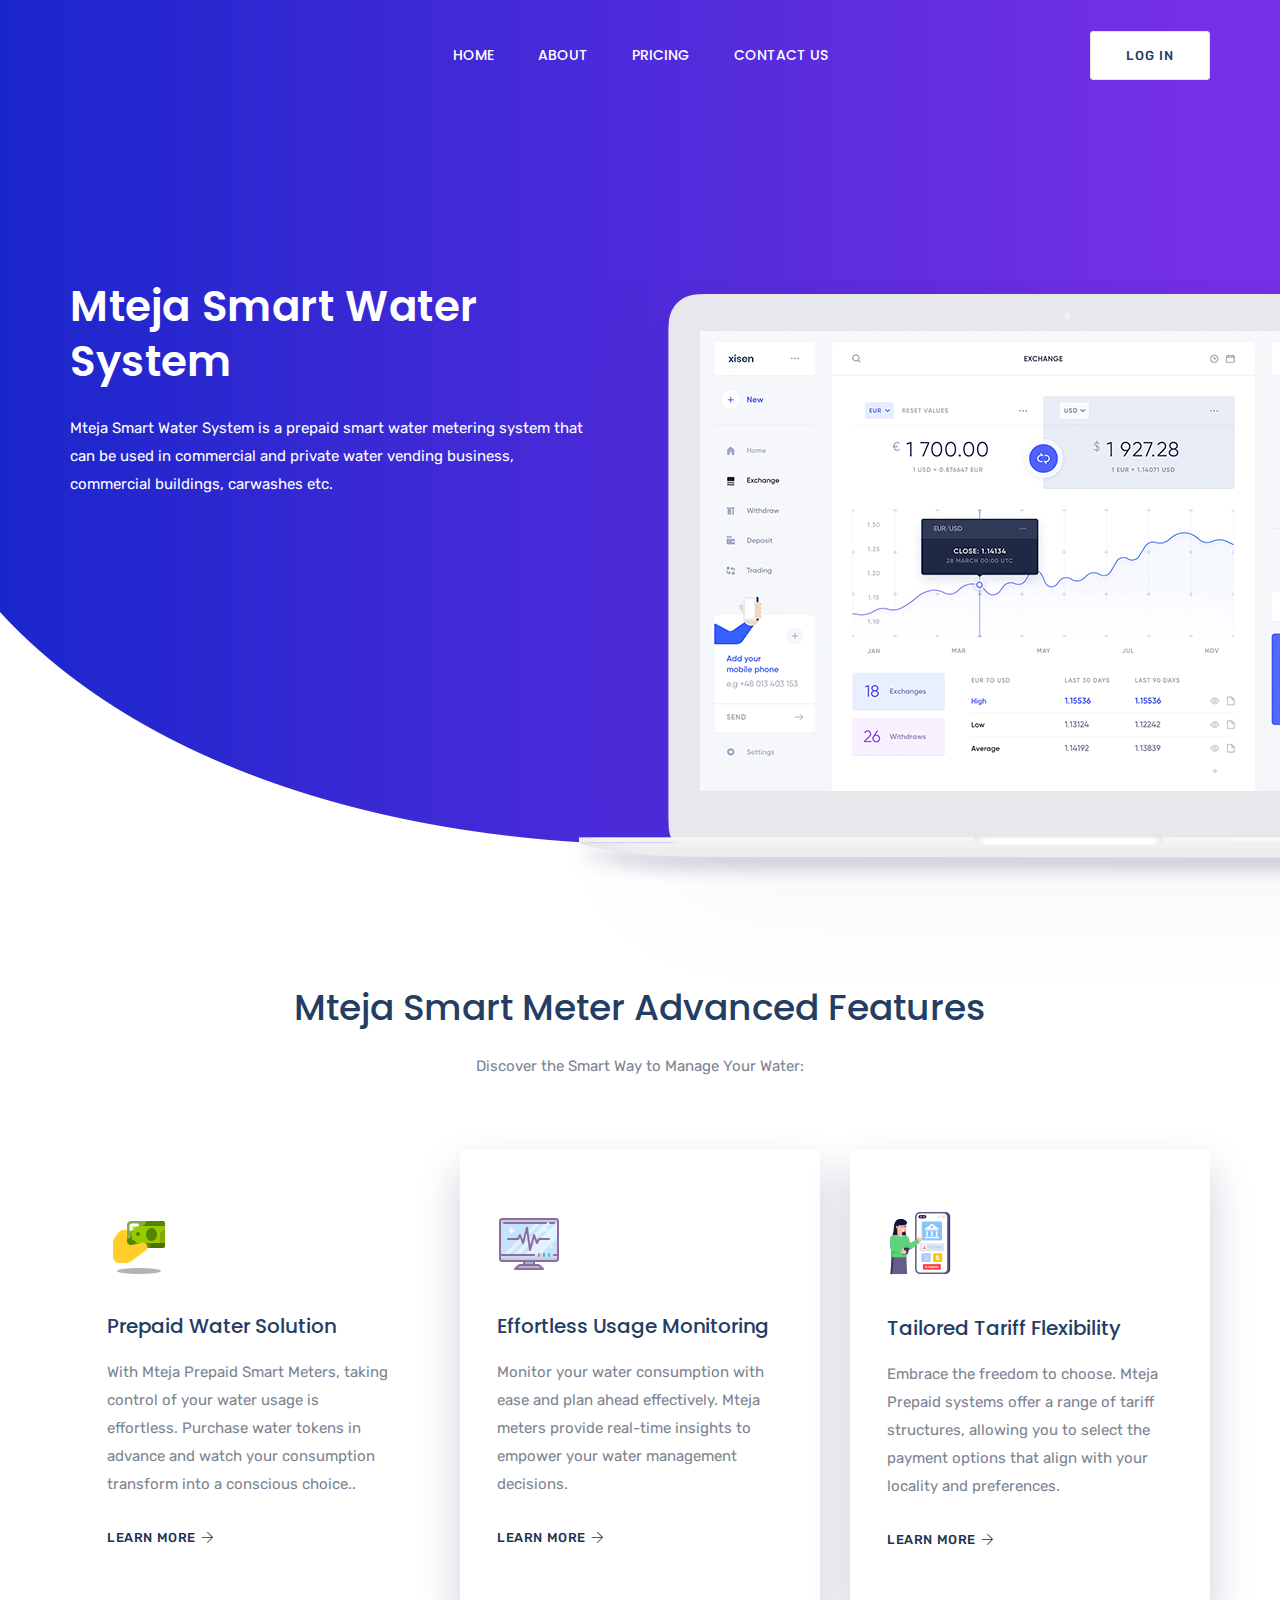
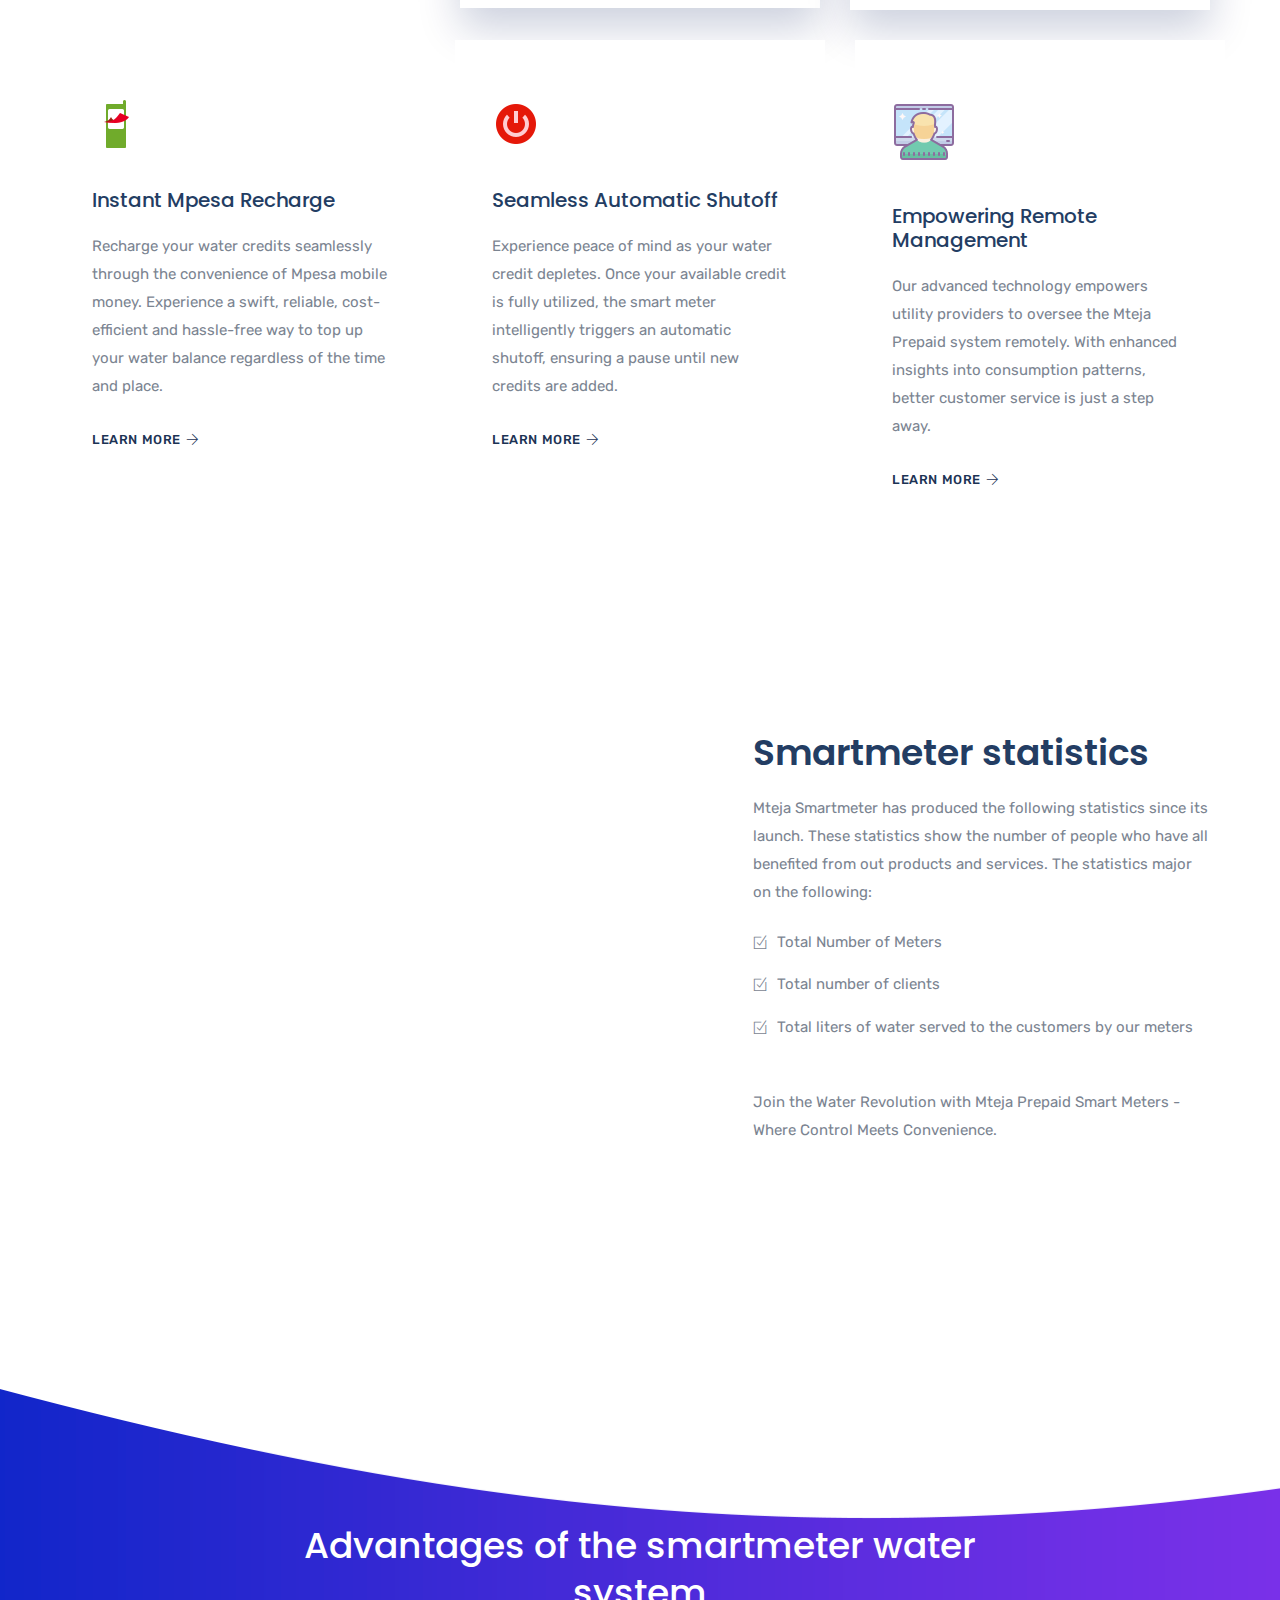
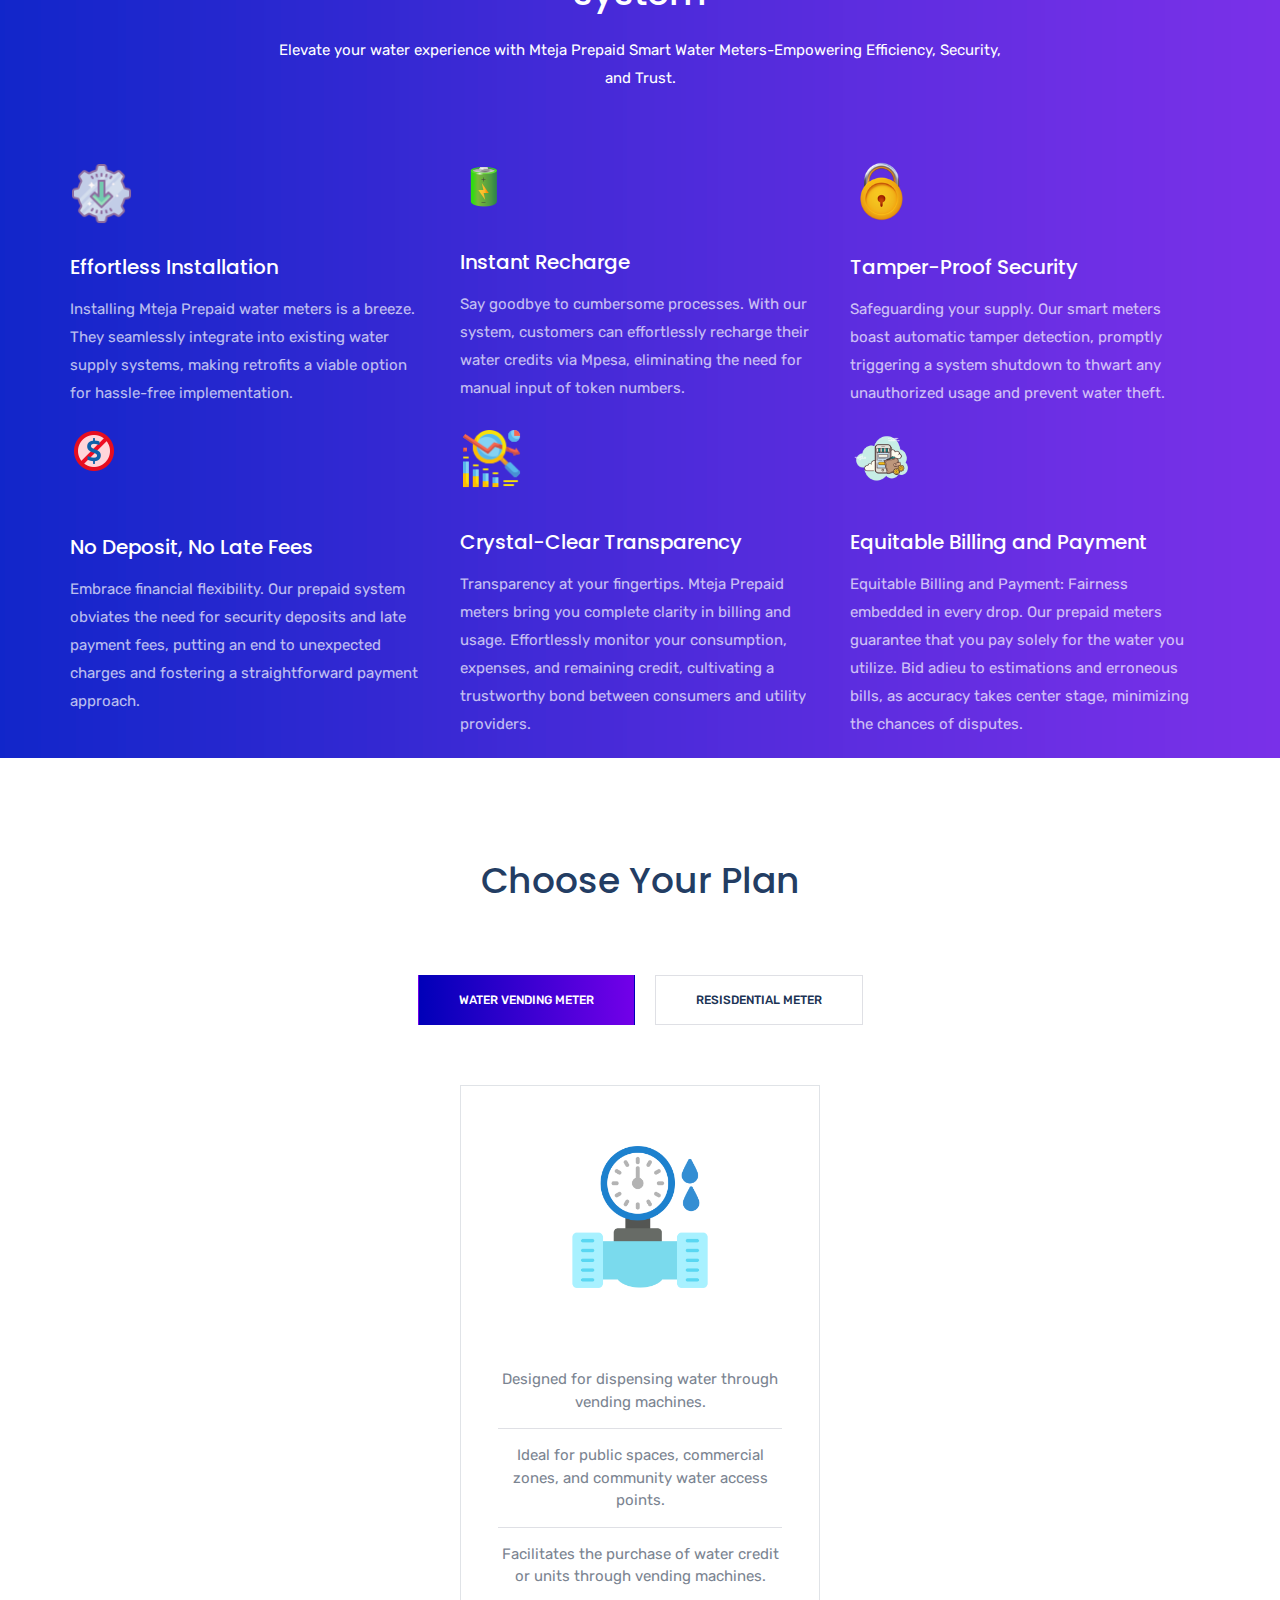
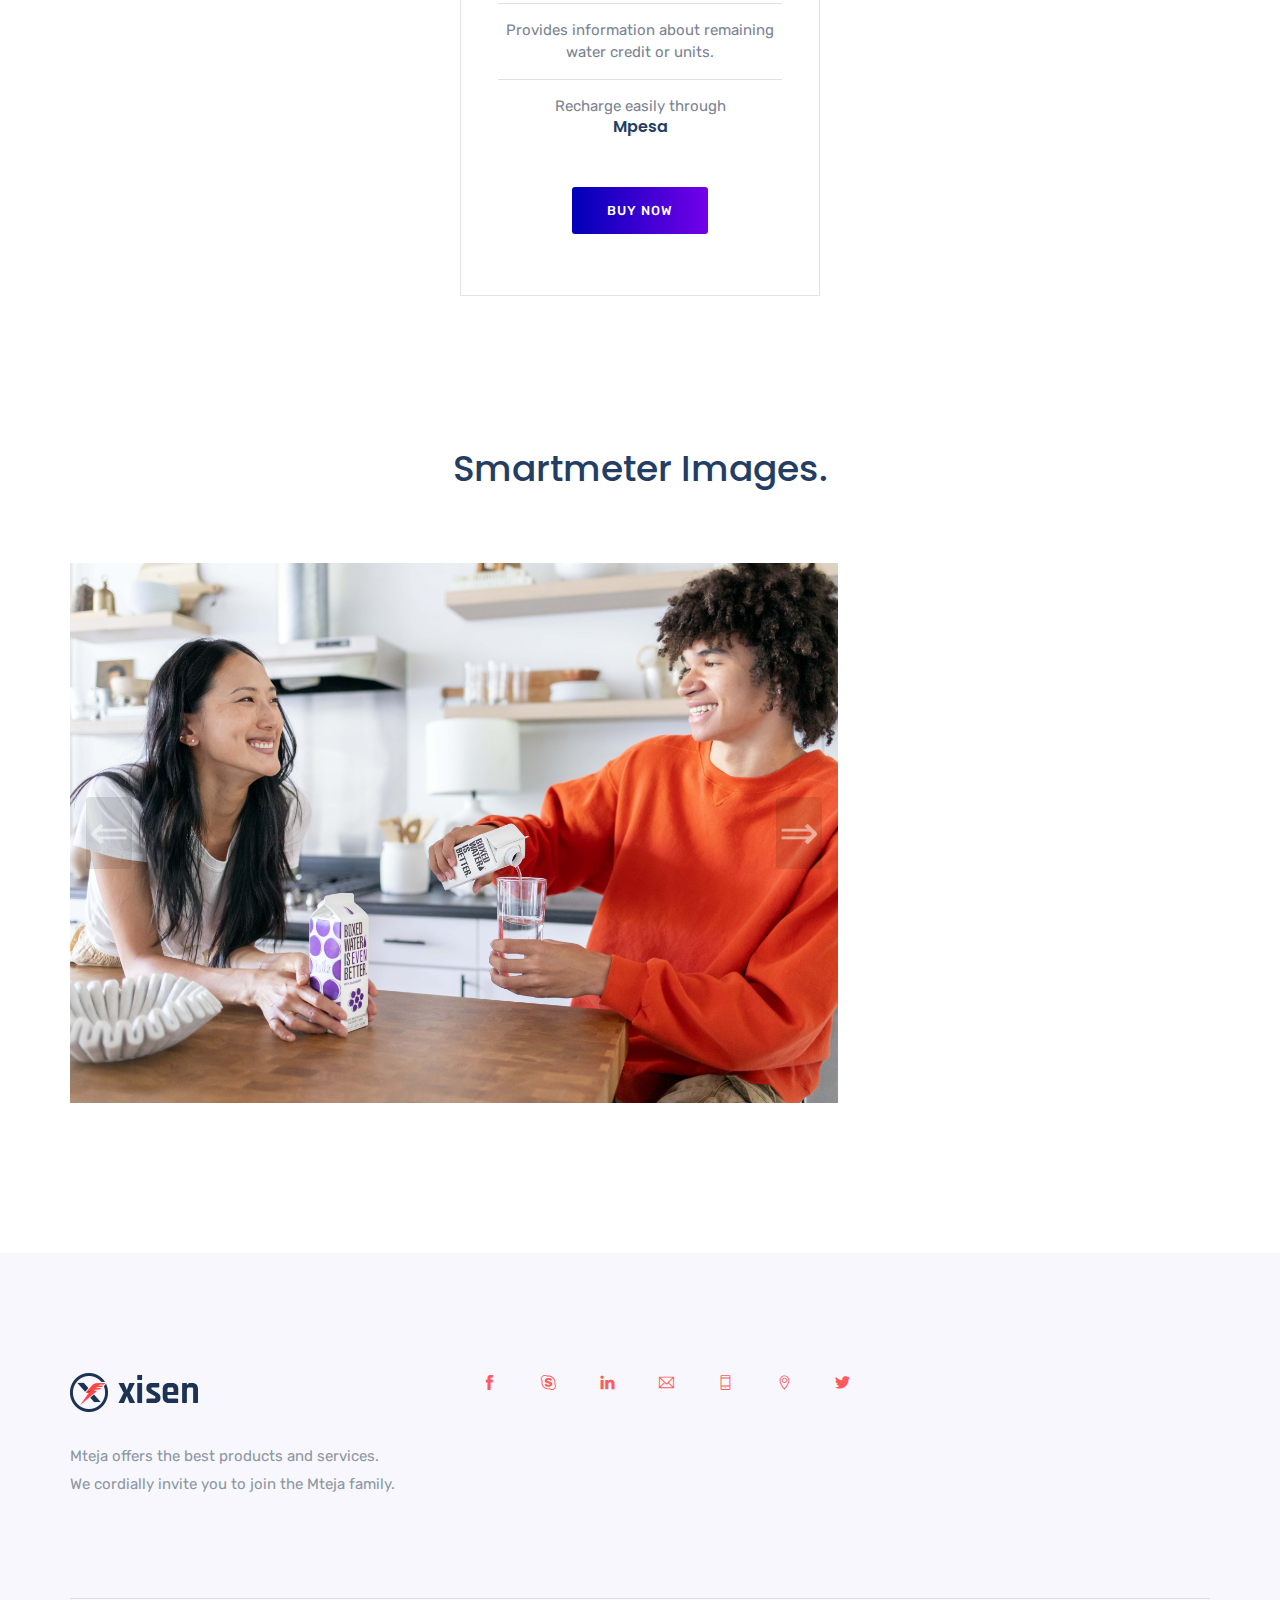
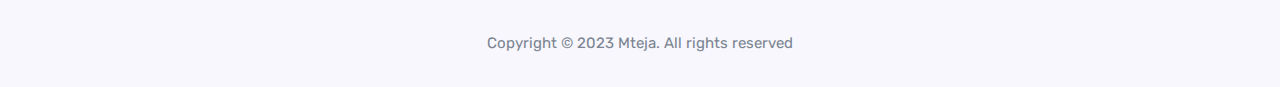
==== commit ab1bbf9d: "first commit" ====
--- a/xisen/index.html
+++ b/xisen/index.html
@@ -304,8 +304,8 @@
                         <div class="row">
                             <div class="col-xl-6 col-lg-6 col-md-10">
                                 <div class="slider-text-4 pt-0">
-                                    <h2 class="wow fadeInUp animated" data-wow-delay="0.9s">Mteja Smart Water System</h2>
-                                    <p class="wow fadeInUp animated" data-wow-delay="1.3s">Mteja Smart Water System is a prepaid smart water metering system that can be used in commercial and private water vending business, commercial buildings, carwashes etc.</p>
+                                    <h2 class="wow fadeInUp animated" data-wow-delay="0.5s">Mteja Smart Water System</h2>
+                                    <p class="wow fadeInUp animated" data-wow-delay="0.7s">Mteja Smart Water System is a prepaid smart water metering system that can be used in commercial and private water vending business, commercial buildings, carwashes etc.</p>
                                     <!-- <div class="hero-form wow fadeInUp animated" data-wow-delay="1.7s">
                                         <form action="#">
                                             <input type="text" placeholder="Enter your email">
@@ -374,7 +374,7 @@
             <!-- brand-area end -->
 
             <!-- fea-list-4-area -->
-            <div class="fea-list-4-area pt-140">
+            <div class="fea-list-4-area pt-0">
                 <div class="container">
                     <div class="row">
                         <div class="col-xl-8 col-lg-10 offset-lg-1 offset-xl-2">
@@ -516,7 +516,7 @@
             <!-- xn-about-area end -->
 
             <!-- people-area -->
-            <div class="people-area" style="background-image: url(img/bg/people.png)"> 
+            <div class="fea-list-4-area pt-180" style="background-image: url(img/bg/people.png)"> 
                 <div class="container">
                     <div class="row">
                         <div class="col-xl-8 col-lg-10 offset-lg-1 offset-xl-2">
@@ -590,13 +590,13 @@
                             </div>
                         </div>
                     </div>
-                    <div class="row d-none d-md-block">
+                   <!-- <div class="row d-none d-md-block">
                         <div class="col-xl-8 col-lg-10 offset-lg-1 offset-xl-2">
                             <div class="people-m-img mb-40 wow fadeInUp animated" data-wow-duration="1.5s" data-wow-delay=".5s">
                                 <img src="img/bg/p-mockup.png" alt="">
                             </div>
                         </div>
-                    </div>
+                    </div> -->
                 </div>
             </div>
             <!-- people-area end -->
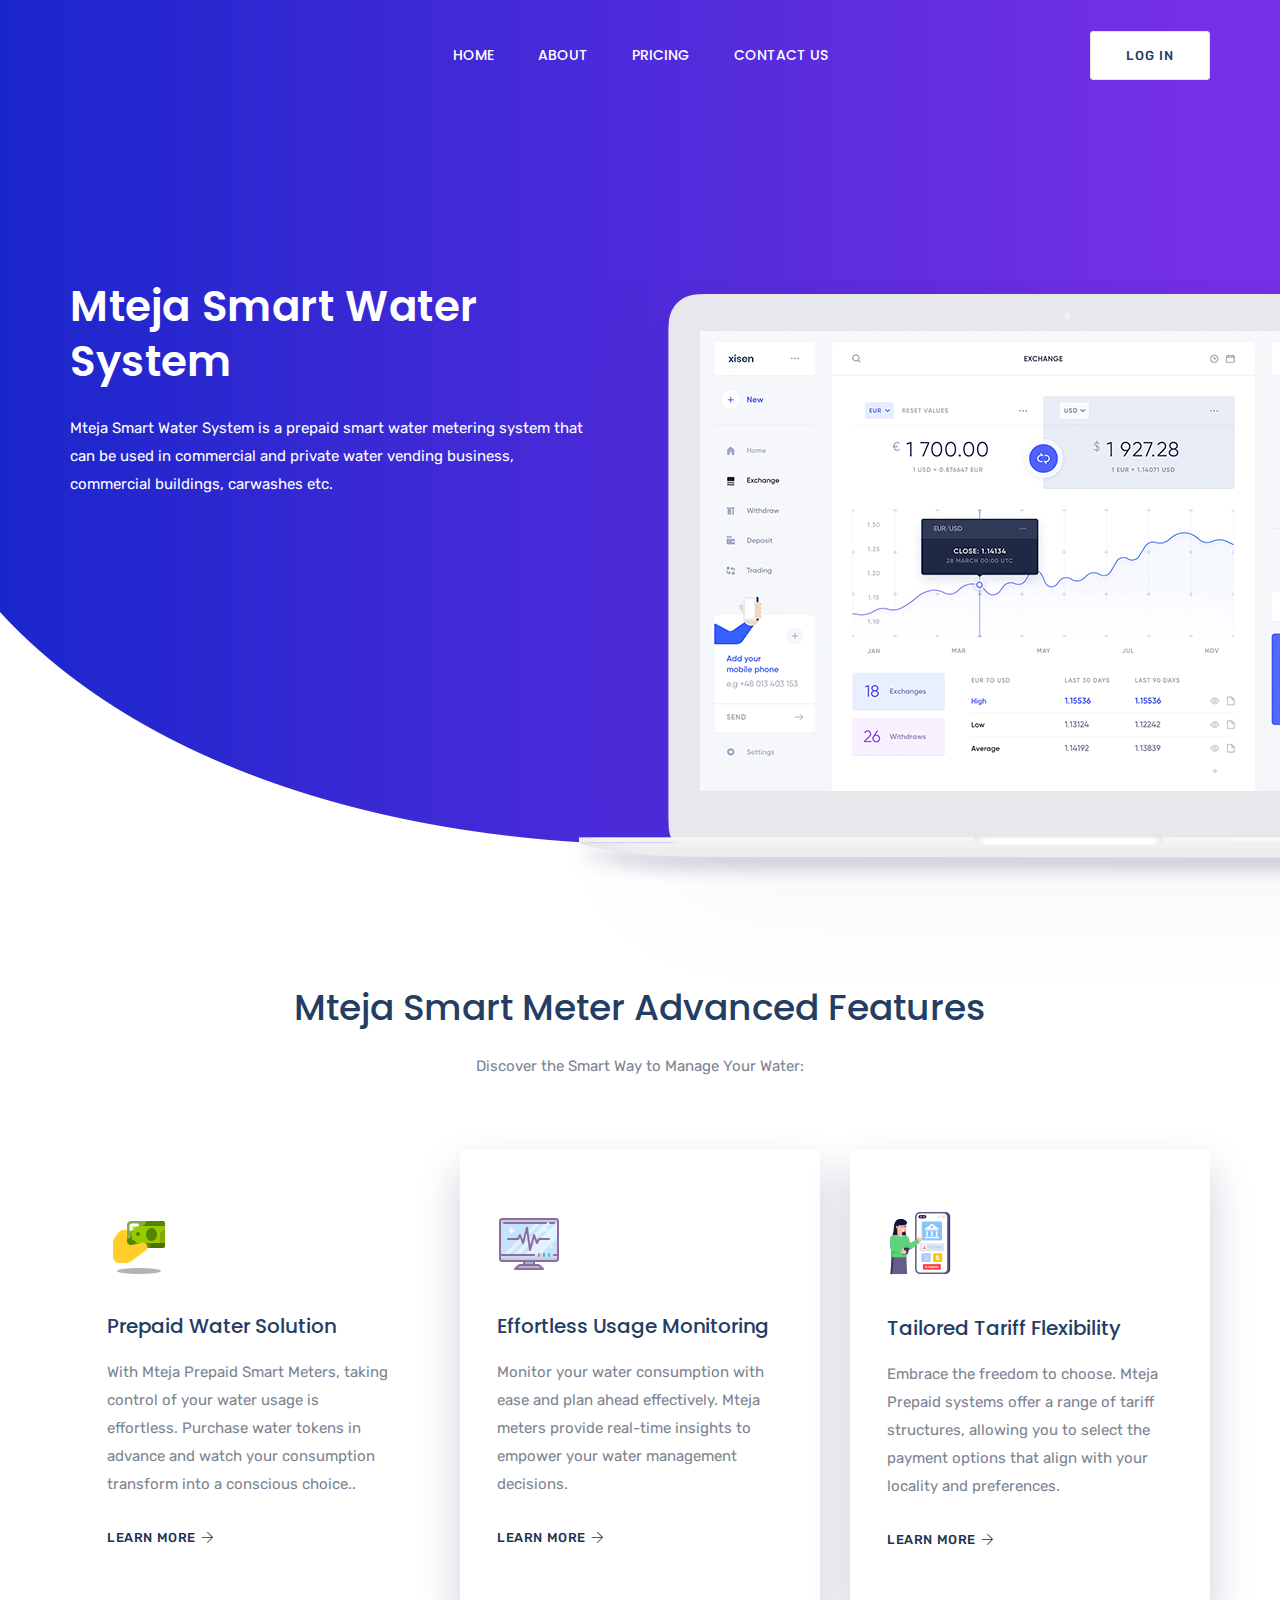
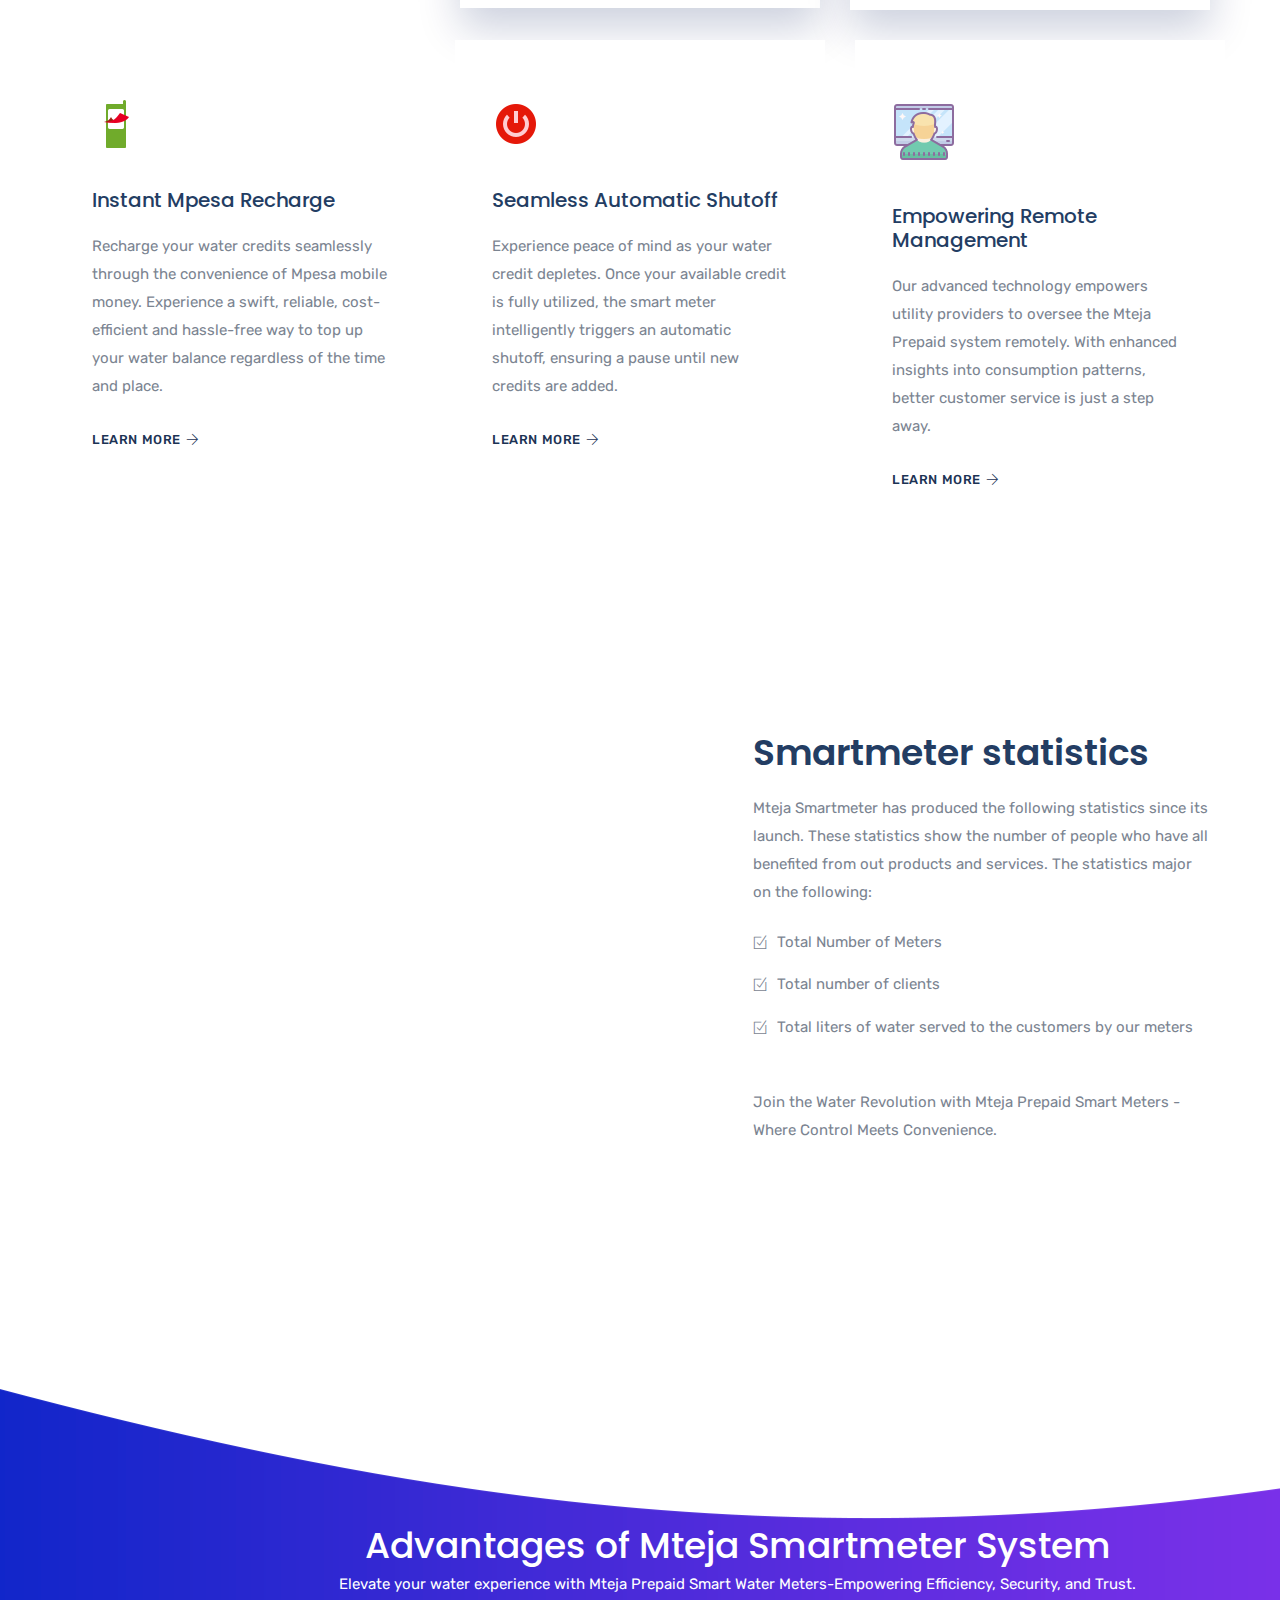
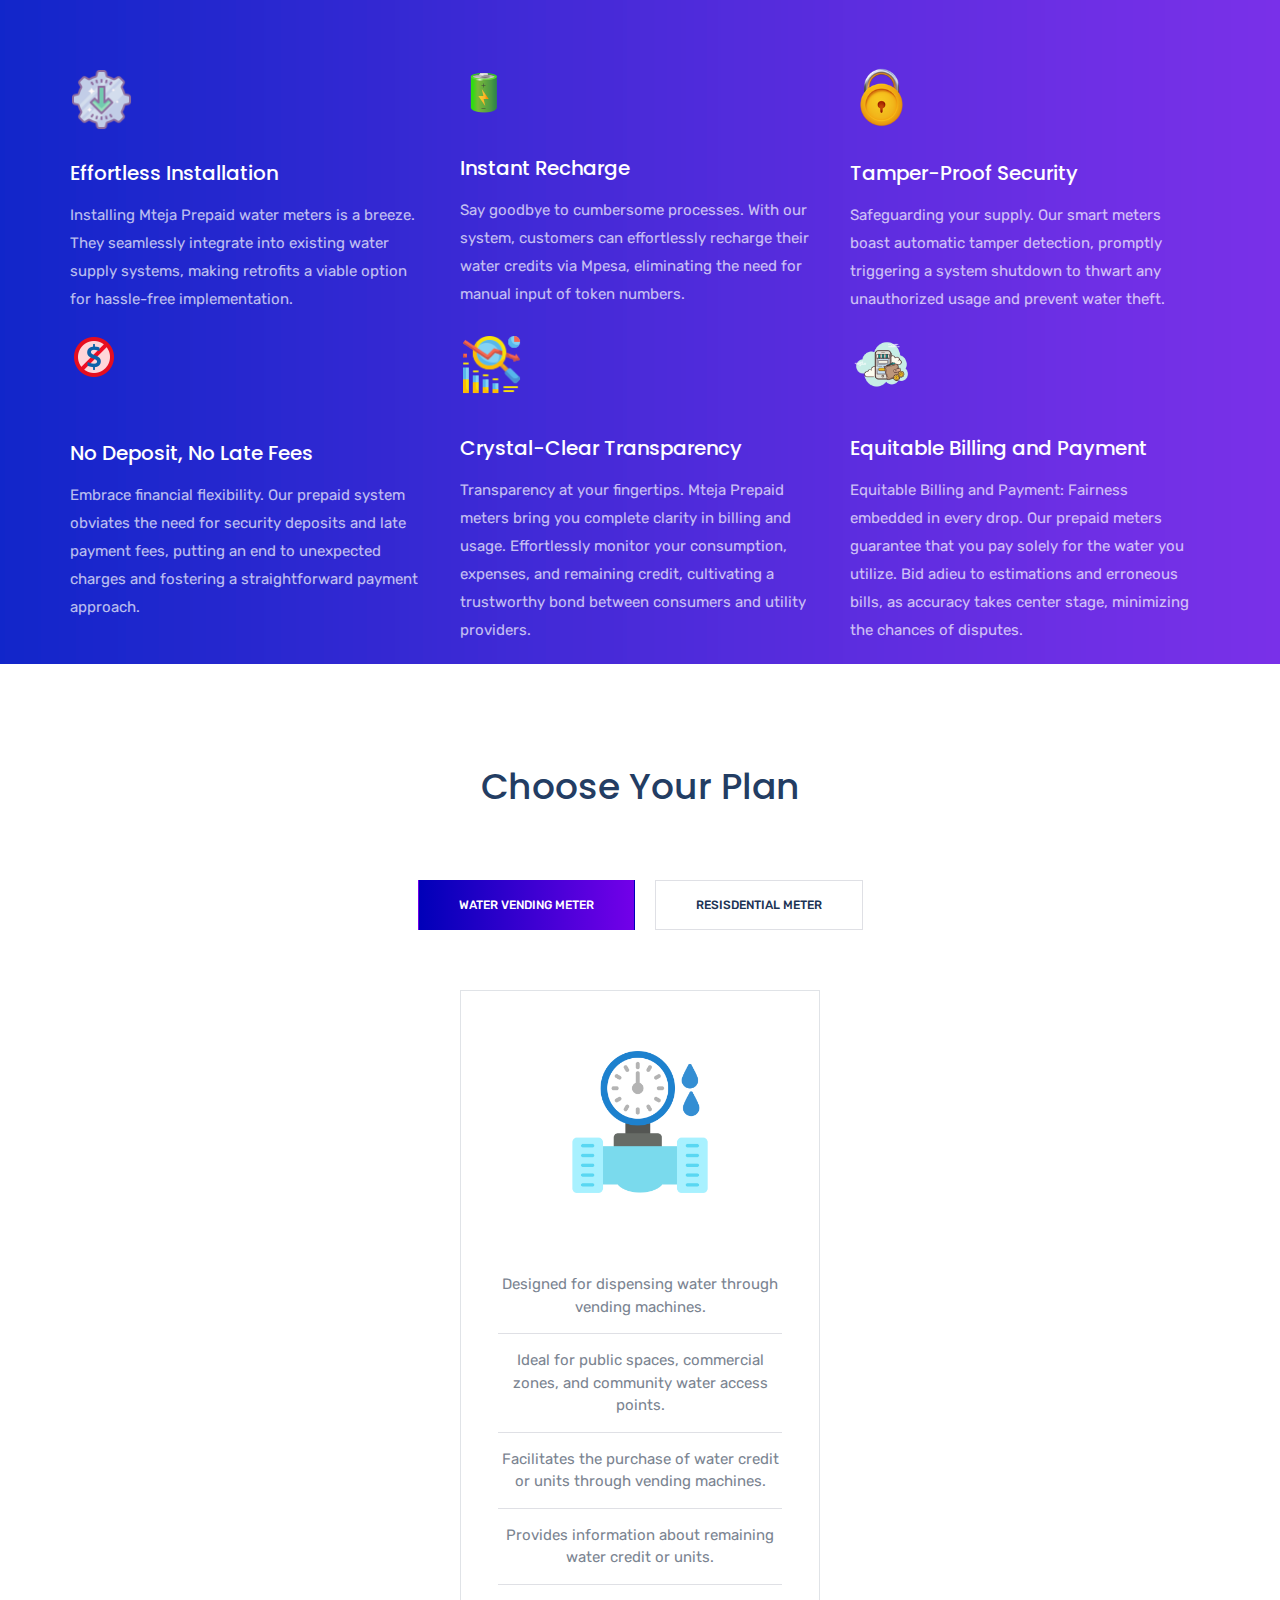
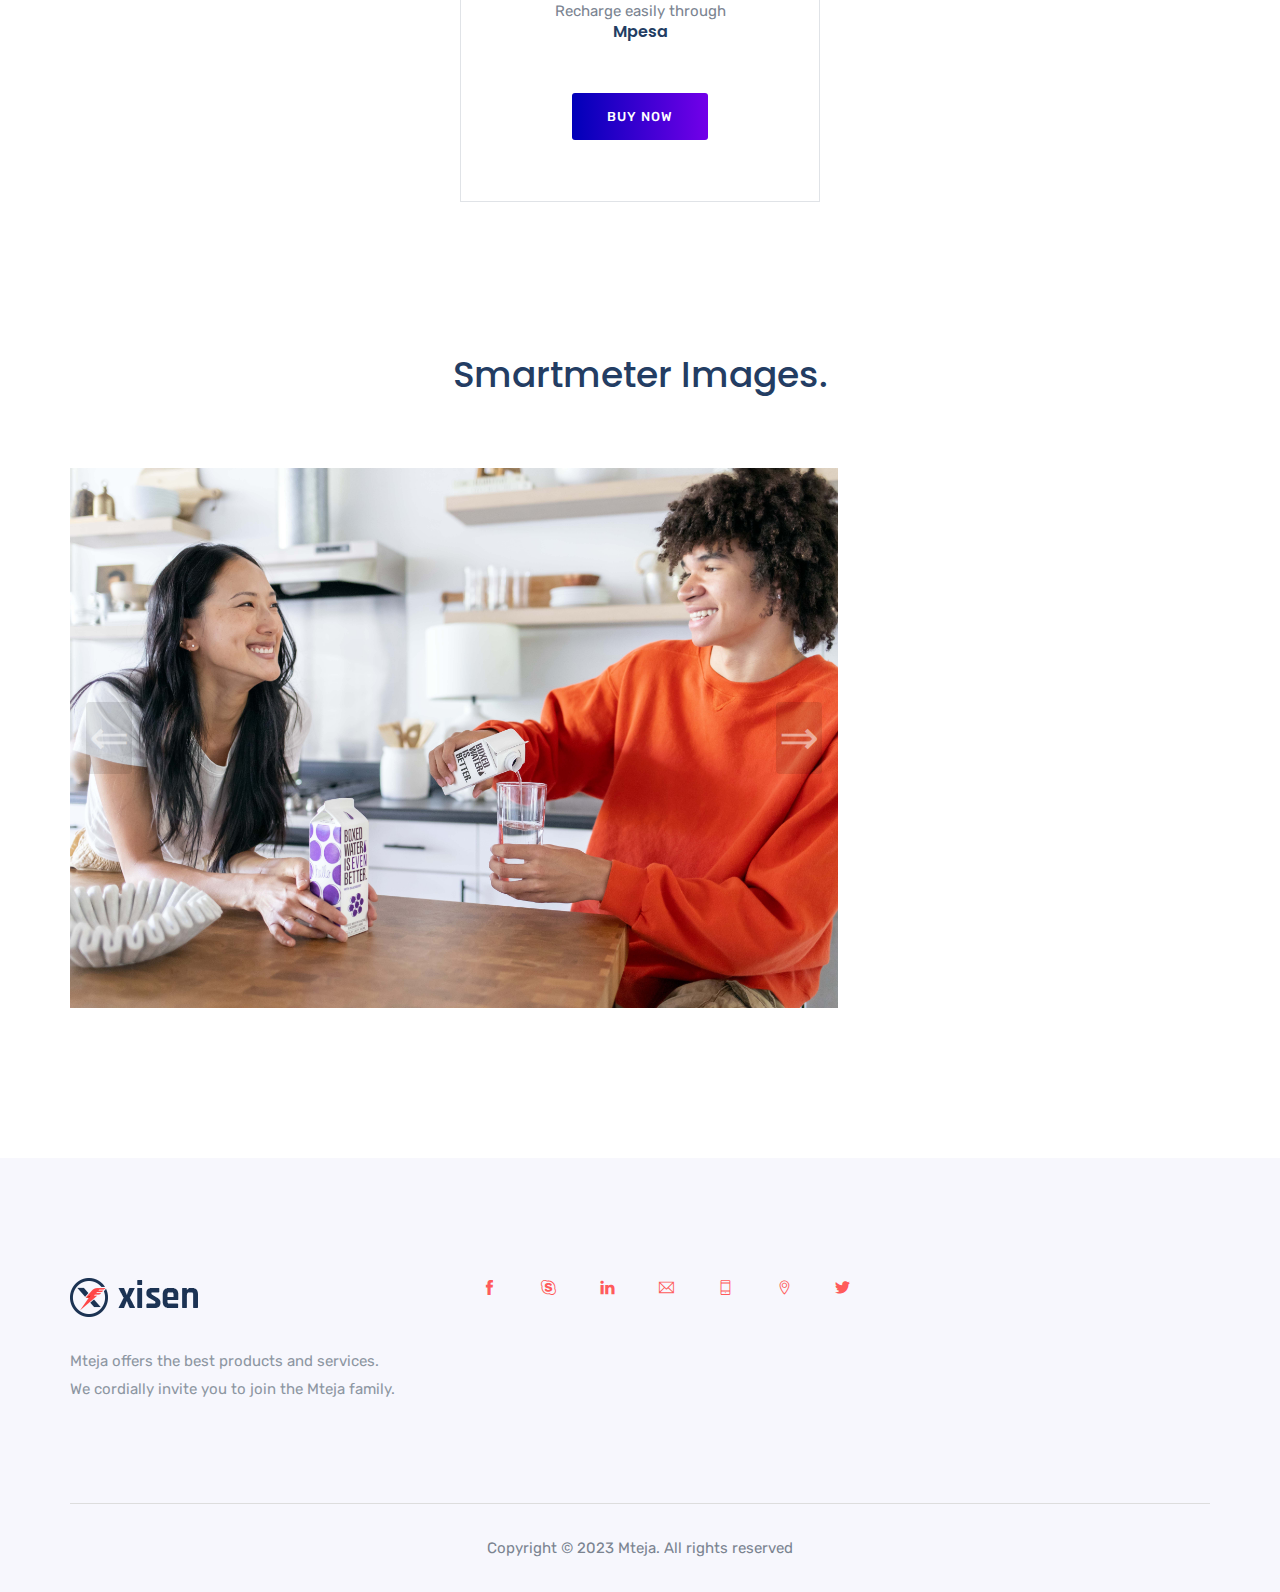
==== commit dc346d76: "first commit" ====
--- a/xisen/index.html
+++ b/xisen/index.html
@@ -101,7 +101,7 @@
                                             <li><a href="#">About</a>
                                                 <ul class="submenu">
                                                     <li class="menu-item-has-children">
-                                                        <a href="about.html">Features</a>
+                                                        <a href="about-2.html">Features</a>
                                                        <!-- <ul class="submenu">
                                                             <li><a href="about.html">About Us 01</a></li>
                                                             <li><a href="about-2.html">About Us 02</a></li>
@@ -392,7 +392,7 @@
                                 </div>
                                 <h3>Prepaid Water Solution</h3>
                                 <p>With Mteja Prepaid Smart Meters, taking control of your water usage is effortless. Purchase water tokens in advance and watch your consumption transform into a conscious choice..</p>
-                                <a href="#">learn more <i class="ti-arrow-right"></i></a>
+                                <a href="about-2.html">learn more <i class="ti-arrow-right"></i></a>
                             </div>
                         </div>
                         <div class="col-lg-4 col-md-6">
@@ -403,7 +403,7 @@
                                 <h3>Effortless Usage Monitoring</h3>
                                 <p>Monitor your water consumption with ease and plan ahead effectively. Mteja meters provide real-time insights to empower your water management decisions.
                                 </p>
-                                <a href="#">learn more <i class="ti-arrow-right"></i></a>
+                                <a href="about-2.html">learn more <i class="ti-arrow-right"></i></a>
                             </div>
                         </div>
                         <div class="col-lg-4 col-md-6">
@@ -415,7 +415,7 @@
                                 <p>Embrace the freedom to choose. Mteja Prepaid systems offer a range of tariff structures, allowing you to select the payment options that align with your locality and preferences.
 
                                 </p>
-                                <a href="#">learn more <i class="ti-arrow-right"></i></a>
+                                <a href="about-2.html">learn more <i class="ti-arrow-right"></i></a>
                             </div>
                         </div>
                         
@@ -429,7 +429,7 @@
                                     <h3>Instant Mpesa Recharge</h3>
                                     <p>Recharge your water credits seamlessly through the convenience of Mpesa mobile money. Experience a swift, reliable, cost-efficient and hassle-free way to top up your water balance regardless of the time and place.
                                     </p>
-                                    <a href="#">learn more <i class="ti-arrow-right"></i></a>
+                                    <a href="about-2.html">learn more <i class="ti-arrow-right"></i></a>
                                 </div>
                             </div>
                             <div class="col-lg-4 col-md-6">
@@ -440,7 +440,7 @@
                                     <h3>Seamless Automatic Shutoff</h3>
                                     <p> Experience peace of mind as your water credit depletes. Once your available credit is fully utilized, the smart meter intelligently triggers an automatic shutoff, ensuring a pause until new credits are added.
                                     </p>
-                                    <a href="#">learn more <i class="ti-arrow-right"></i></a>
+                                    <a href="about-2.html">learn more <i class="ti-arrow-right"></i></a>
                                 </div>
                             </div>
                             
@@ -451,7 +451,7 @@
                                     </div>
                                     <h3>Empowering Remote Management</h3>
                                     <p>Our advanced technology empowers utility providers to oversee the Mteja Prepaid system remotely. With enhanced insights into consumption patterns, better customer service is just a step away.</p>
-                                    <a href="#">learn more <i class="ti-arrow-right"></i></a>
+                                    <a href="about-2.html">learn more <i class="ti-arrow-right"></i></a>
                                 </div>
                             </div>
                     </div>
@@ -464,7 +464,7 @@
                 <div class="container">
                     <div class="row">
                         <div class="col-xl-6 col-lg-6">
-                            <div class="xn-about-img mb-30 wow fadeInLeft animated" data-wow-duration="1.5s" data-wow-delay=".5s">
+                            <div class="xn-about-img mb-30 wow fadeInLeft animated" data-wow-duration="0.9s" data-wow-delay=".5s">
                                 <img src="img/bg/fea-4.png" alt="">
                             </div>
                         </div>
@@ -519,9 +519,9 @@
             <div class="fea-list-4-area pt-180" style="background-image: url(img/bg/people.png)"> 
                 <div class="container">
                     <div class="row">
-                        <div class="col-xl-8 col-lg-10 offset-lg-1 offset-xl-2">
+                        <div class="col-xl-10 col-lg-15 offset-lg-2 offset-xl-2">
                             <div class="section-title-2 white-text text-center mb-70">
-                                <h2 class="mb-20">Advantages of the smartmeter water system</h2>
+                                <h2 class="mb-30">Advantages of Mteja Smartmeter System</h2>
                                 <p>
                                     Elevate your water experience with Mteja Prepaid Smart Water Meters-Empowering Efficiency, Security, and Trust.
                                     </p>
@@ -764,7 +764,7 @@
 
                      
                     <section aria-label="Newest Photos">
-                        <div class="carousel" data-carousel>
+                        <div class="carousel text-center" data-carousel>
                           <button class="carousel-button prev" data-carousel-button="prev">&#8656;</button>
                           <button class="carousel-button next" data-carousel-button="next">&#8658;</button>
                           <ul data-slides>
--- a/xisen/css/default.css
+++ b/xisen/css/default.css
@@ -798,5 +798,3 @@
     justify-content: space-around; /* Adjust to space the icons as desired */
     width: 250%; /* Ensure the row takes up the full width */
 }
-
-
--- a/xisen/css/responsive.css
+++ b/xisen/css/responsive.css
@@ -11,11 +11,6 @@
 	width: 600px;
 }
 
-
-
-}
-
-
 /* Normal desktop (LG) :992px. */
 @media (min-width: 992px) and (max-width: 1200px) {
 .main-menu ul li {
@@ -862,5 +857,3 @@
 .main-image-shape {
 	width: 300px;
 }
-
-}
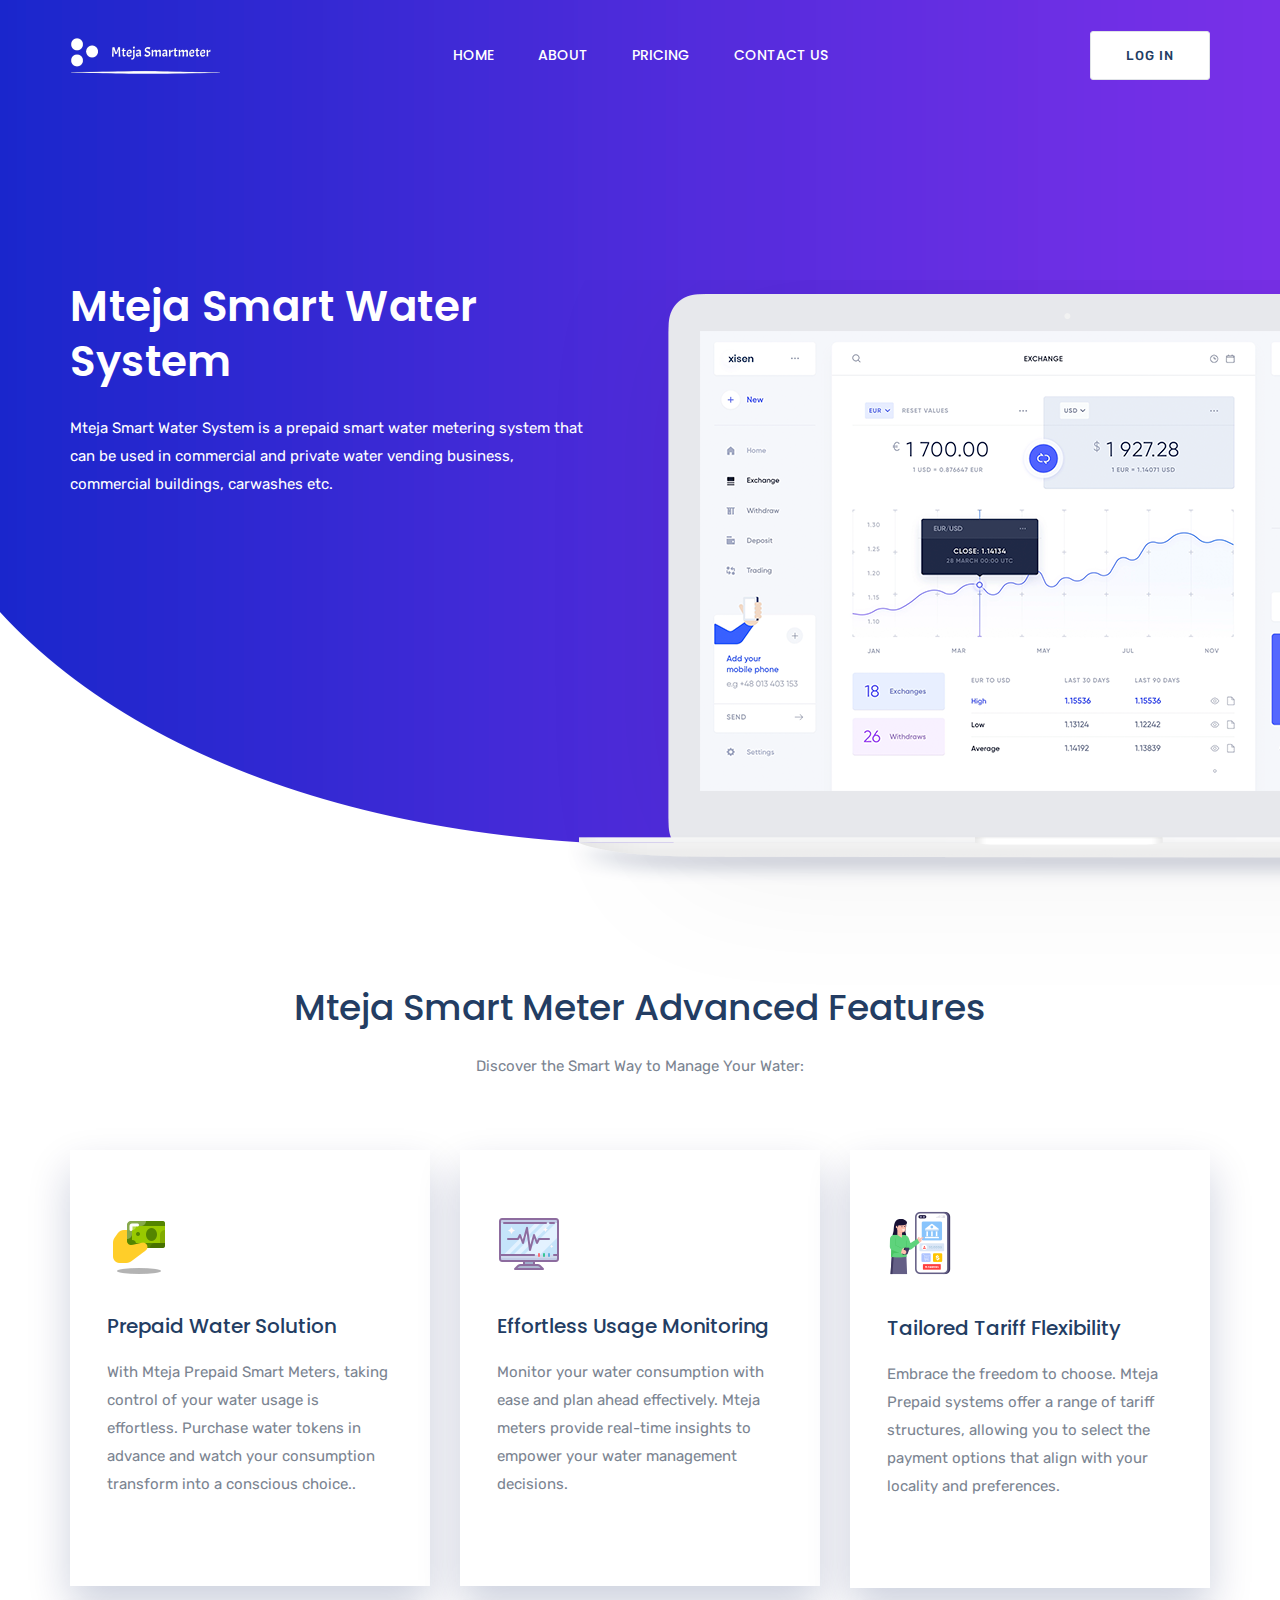
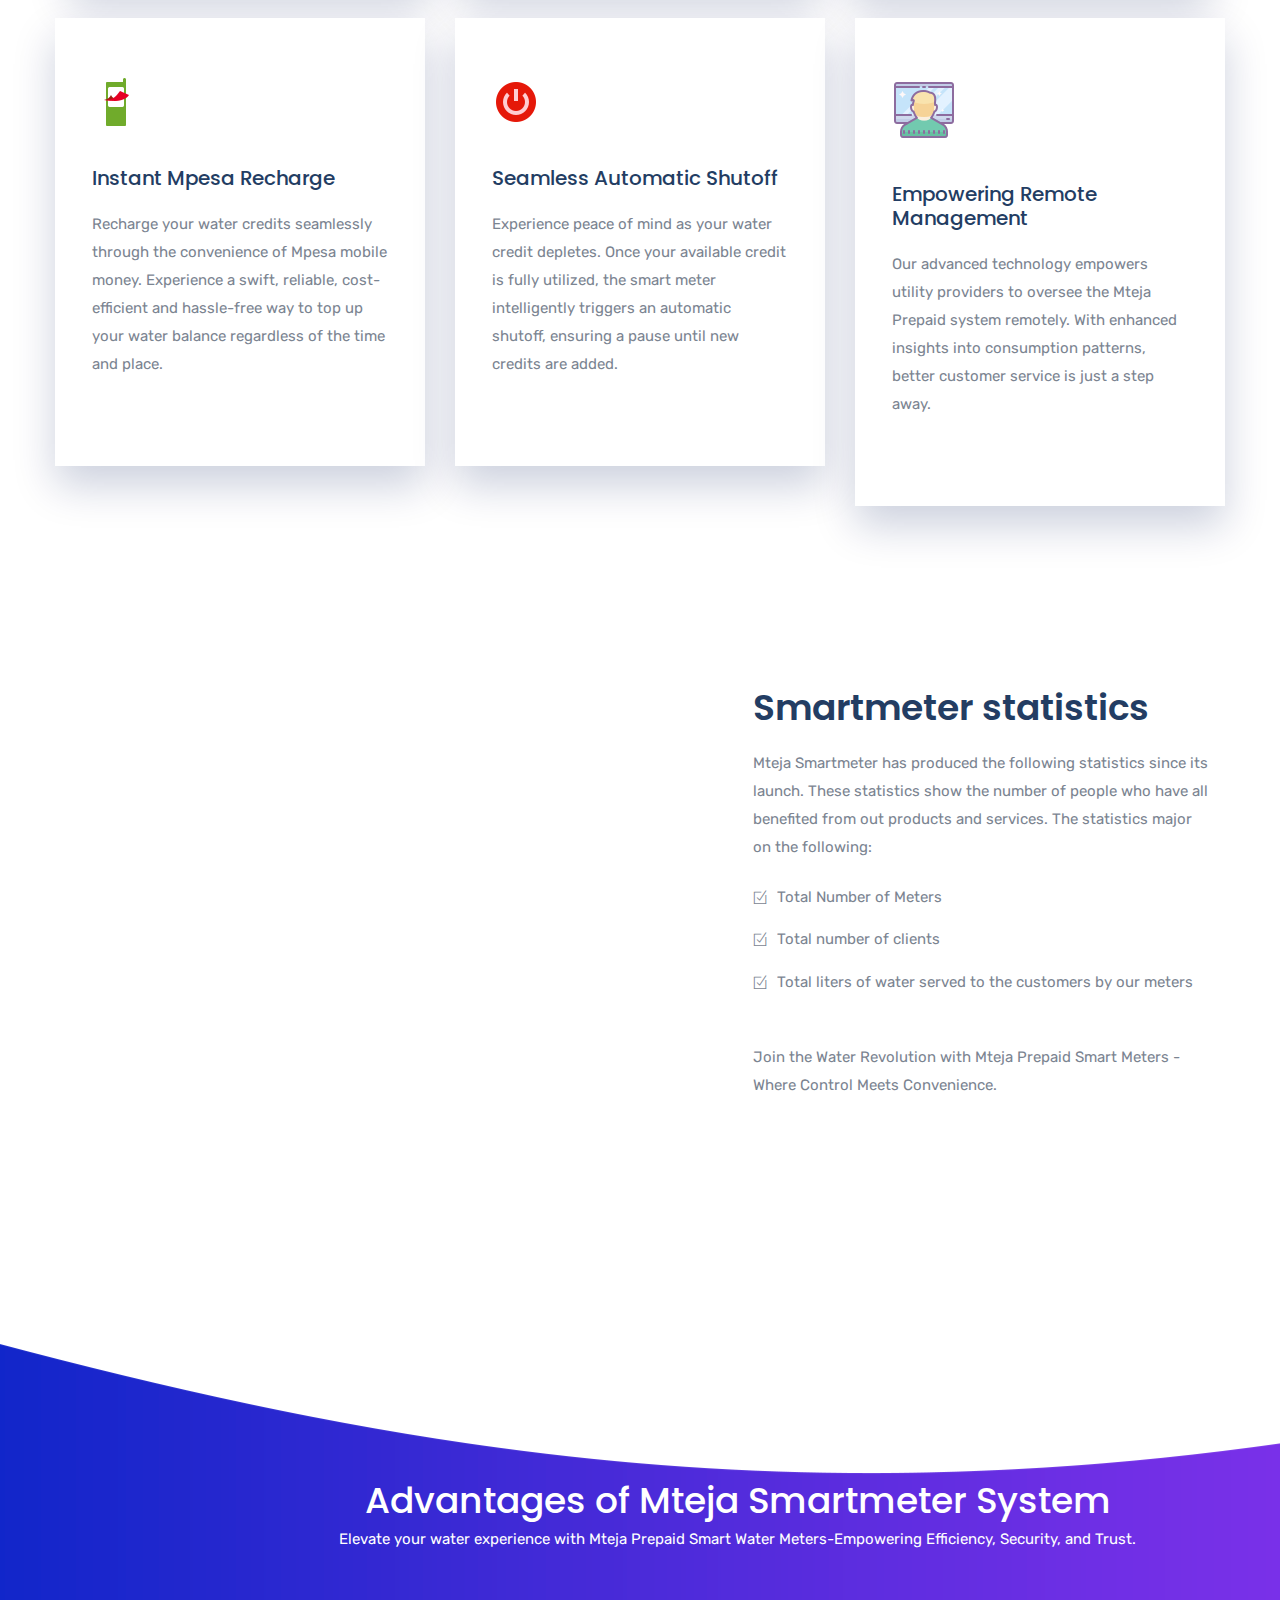
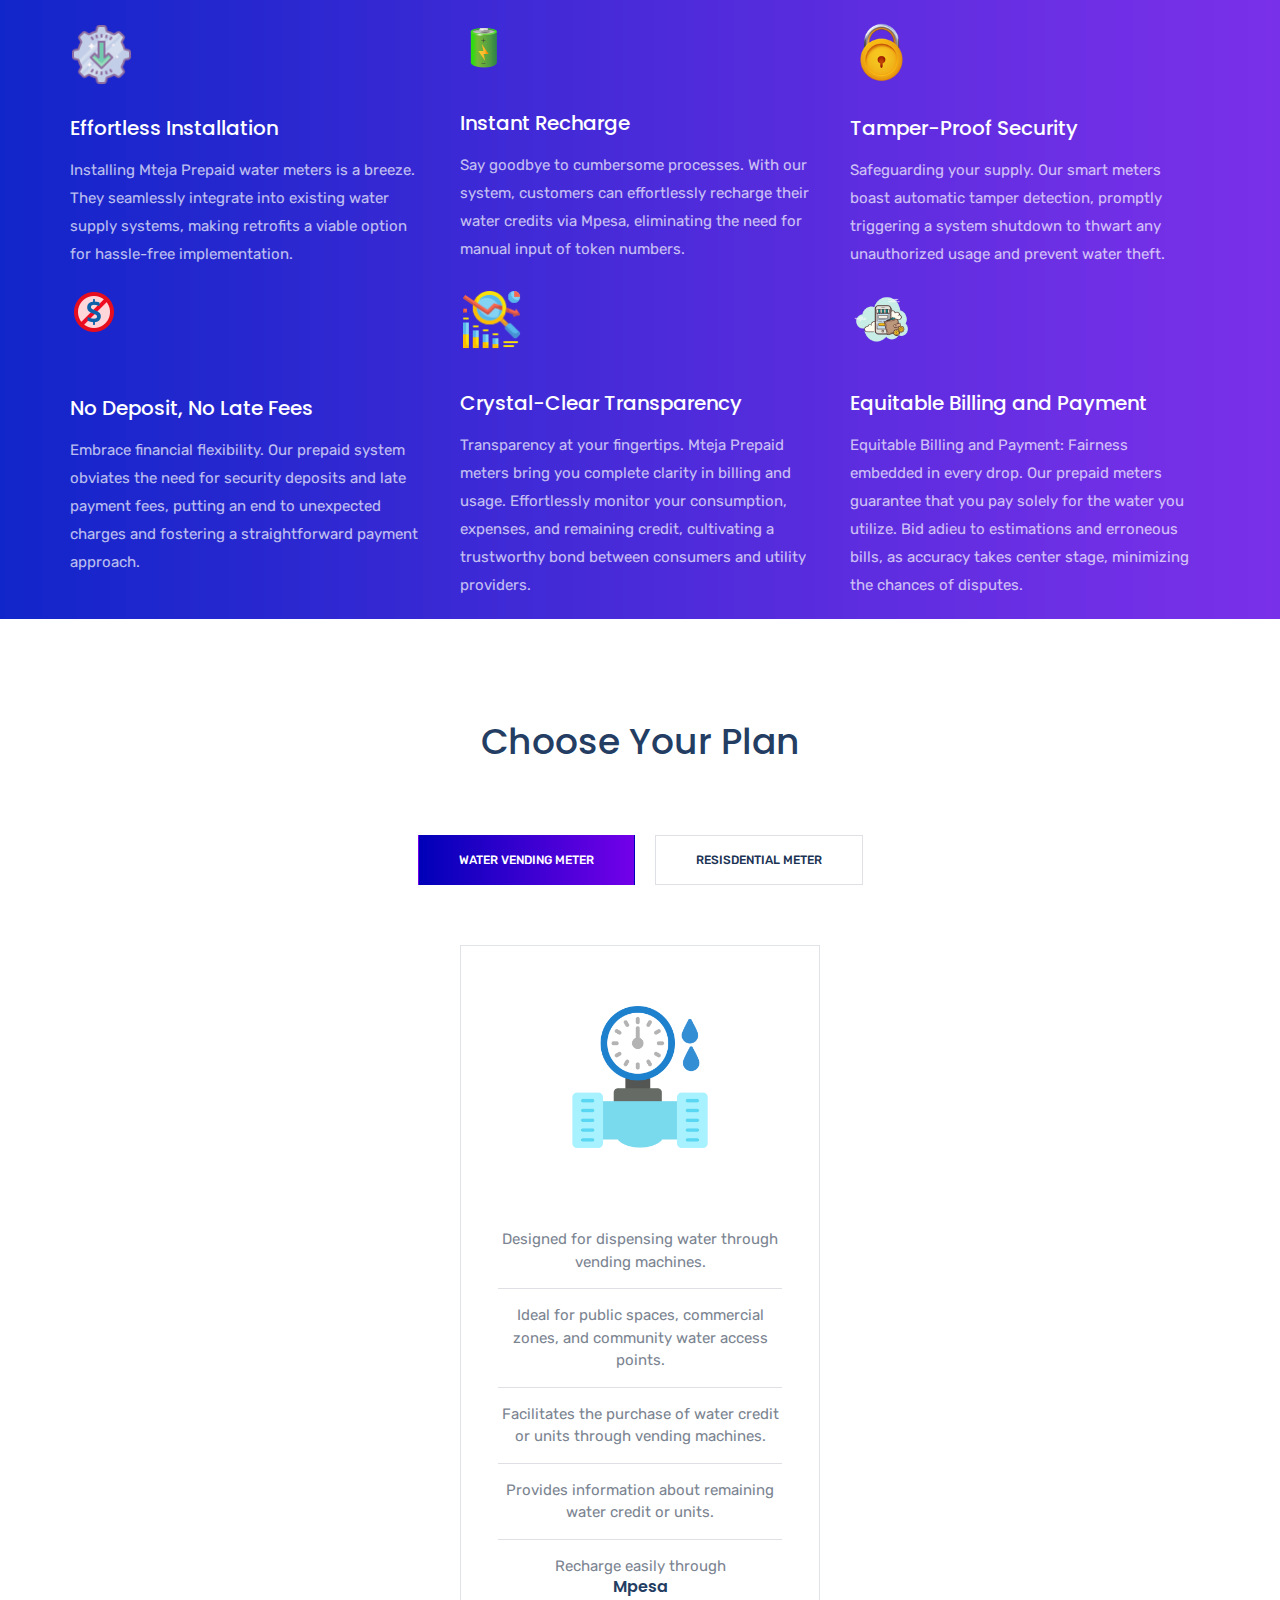
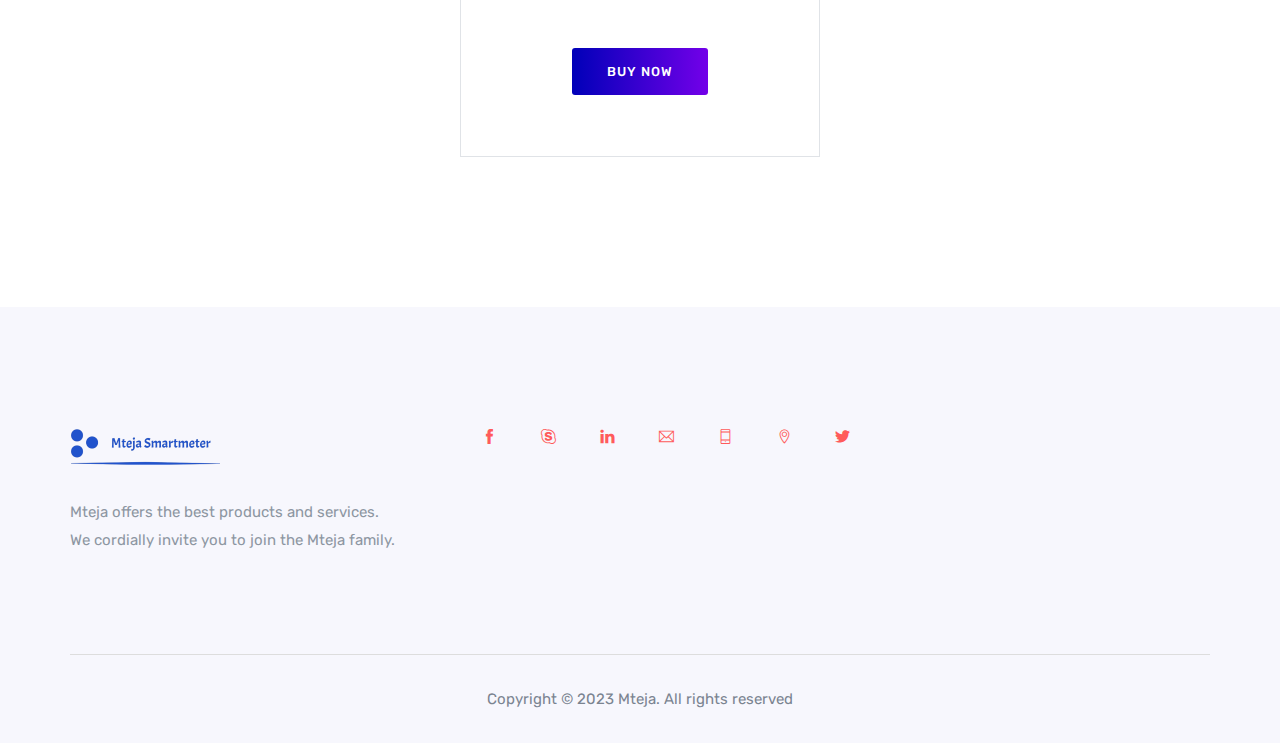
==== commit 5fd7eadf: "Derrick  Chnages" ====
--- a/xisen/index.html
+++ b/xisen/index.html
@@ -1,459 +1,255 @@
 <!doctype html>
 <html class="no-js" lang="">
-    <head>
-        <meta charset="utf-8">
-        <meta http-equiv="x-ua-compatible" content="ie=edge">
-        <title>Mteja Smartmeter  </title>
-        <meta name="description" content="">
-        <meta name="viewport" content="width=device-width, initial-scale=1">
-
-        <link rel="manifest" href="site.webmanifest">
-		<link rel="shortcut icon" type="image/x-icon" href="img/favicon.png">
-        <!-- Place favicon.ico in the root directory -->
-
-		<!-- CSS here -->
-        <link rel="stylesheet" href="css/bootstrap.min.css">
-        <link rel="stylesheet" href="css/owl.carousel.min.css">
-        <link rel="stylesheet" href="css/animate.min.css">
-        <link rel="stylesheet" href="css/magnific-popup.css">
-        <link rel="stylesheet" href="css/fontawesome-all.min.css">
-        <link rel="stylesheet" href="css/themify-icons.css">
-        <link rel="stylesheet" href="css/meanmenu.css">
-        <link rel="stylesheet" href="css/custom-animation.css">
-        <link rel="stylesheet" href="css/aos.css">
-        <link rel="stylesheet" href="css/slick.css">
-        <link rel="stylesheet" href="css/default.css">
-        <link rel="stylesheet" href="css/style.css">
-        <link rel="stylesheet" href="css/carouselstyle.css">
-        <link rel="stylesheet" href="css/responsive.css">
-    </head>
-    <body>
-
-        <!-- preloader  -->
-        <div id="preloader">
-            <div id="ctn-preloader" class="ctn-preloader">
-                <div class="animation-preloader">
-                    <div class="spinner"></div>
-                    <div class="txt-loading">
-                        <span data-text-preloader="X" class="letters-loading">
-                            X
-                        </span>
-                        <span data-text-preloader="I" class="letters-loading">
-                            I
-                        </span>
-                        <span data-text-preloader="S" class="letters-loading">
-                            S
-                        </span>
-                        <span data-text-preloader="E" class="letters-loading">
-                            E
-                        </span>
-                        <span data-text-preloader="N" class="letters-loading">
-                            N
-                        </span>
-                    </div>
-                </div>
-                <div class="loader">
-                    <div class="row">
-                        <div class="col-3 loader-section section-left">
-                            <div class="bg"></div>
-                        </div>
-                        <div class="col-3 loader-section section-left">
-                            <div class="bg"></div>
-                        </div>
-                        <div class="col-3 loader-section section-right">
-                            <div class="bg"></div>
-                        </div>
-                        <div class="col-3 loader-section section-right">
-                            <div class="bg"></div>
-                        </div>
+<head>
+    <meta charset="utf-8">
+    <meta http-equiv="x-ua-compatible" content="ie=edge">
+    <title>Mteja Smartmeter </title>
+    <meta name="description" content="">
+    <meta name="viewport" content="width=device-width, initial-scale=1">
+
+    <link rel="manifest" href="site.webmanifest">
+    <link rel="shortcut icon" type="image/x-icon" href="img/favicon.png">
+    <!-- Place favicon.ico in the root directory -->
+
+    <!-- CSS here -->
+    <link rel="stylesheet" href="css/bootstrap.min.css">
+    <link rel="stylesheet" href="css/owl.carousel.min.css">
+    <link rel="stylesheet" href="css/animate.min.css">
+    <link rel="stylesheet" href="css/magnific-popup.css">
+    <link rel="stylesheet" href="css/fontawesome-all.min.css">
+    <link rel="stylesheet" href="css/themify-icons.css">
+    <link rel="stylesheet" href="css/meanmenu.css">
+    <link rel="stylesheet" href="css/custom-animation.css">
+    <link rel="stylesheet" href="css/aos.css">
+    <link rel="stylesheet" href="css/slick.css">
+    <link rel="stylesheet" href="css/default.css">
+    <link rel="stylesheet" href="css/style.css">
+    <link rel="stylesheet" href="css/carouselstyle.css">
+    <link rel="stylesheet" href="css/responsive.css">
+</head>
+<body>
+
+    <!-- preloader  -->
+    <div id="preloader">
+        <div id="ctn-preloader" class="ctn-preloader">
+            <div class="animation-preloader">
+                <div class="spinner"></div>
+                <div class="txt-loading">
+                    <span data-text-preloader="M" class="letters-loading">
+                        M
+                    </span>
+                    <span data-text-preloader="T" class="letters-loading">
+                        T
+                    </span>
+                    <span data-text-preloader="E" class="letters-loading">
+                        E
+                    </span>
+                    <span data-text-preloader="J" class="letters-loading">
+                        J
+                    </span>
+                    <span data-text-preloader="A" class="letters-loading">
+                        A
+                    </span>
+                </div>
+            </div>
+            <div class="loader">
+                <div class="row">
+                    <div class="col-3 loader-section section-left">
+                        <div class="bg"></div>
+                    </div>
+                    <div class="col-3 loader-section section-left">
+                        <div class="bg"></div>
+                    </div>
+                    <div class="col-3 loader-section section-right">
+                        <div class="bg"></div>
+                    </div>
+                    <div class="col-3 loader-section section-right">
+                        <div class="bg"></div>
                     </div>
                 </div>
             </div>
         </div>
-        <!-- preloader end -->
-
-        <!-- header start -->
-        <header id="header-sticky" class="header-transparent header-text-white">
-            <div class="header-area">
-                <div class="container">
-                    <div class="position-relative">
-                        <div class="row align-items-center">
-                            <div class="col-xl-2 col-lg-2">
-                                <div class="logo">
-                                  <!--  <a href="index.html"> <img src="img/logo/logo-white.png" alt=""> </a>-->
-                                </div>
-                            </div>
-                            <div class="col-xl-8 col-lg-8 position-static">
-                                <div class="main-menu red-menu white-menu text-center">
-                                    <nav id="mobile-menu">
-                                        <ul>
-                                            <li><a href="index.html">Home</a>
-                                                <ul class="submenu">
-                                                    <li><a href="index.html">Home</a></li>
-                                                    <!--<li><a href="index-2.html">Home Version 02</a></li>
-                                                    <li><a href="index-3.html">Home Version 03</a></li>
-                                                    <li><a href="index-4.html">Home Version 04</a></li>
-                                                    <li><a href="index-5.html">Home Version 05</a></li>
-                                                    <li><a href="index-6.html">Home Version 06</a></li>
-                                                    <li><a href="index-7.html">Home Version 07</a></li> -->
-                                                </ul> 
-                                            </li>
-                                            <li><a href="#">About</a>
-                                                <ul class="submenu">
-                                                    <li class="menu-item-has-children">
-                                                        <a href="about-2.html">Features</a>
-                                                       <!-- <ul class="submenu">
-                                                            <li><a href="about.html">About Us 01</a></li>
-                                                            <li><a href="about-2.html">About Us 02</a></li>
-                                                        </ul> -->
-                                                    </li>
-                                                    <li class="menu-item-has-children"><a href="about.html">Advantages</a>
-                                                       <!-- <ul class="submenu">
-                                                            <li><a href="services.html">services 01</a></li>
-                                                            <li><a href="services-2.html">services 02</a></li>
-                                                            <li><a href="services-details.html">services details</a></li>
-                                                        </ul> -->
-                                                   <!-- </li>
-                                                   <li><a href="price.html">Pricing</a></li> 
-                                                    <li><a href="faq.html">Faq</a></li> 
-                                                    <li class="menu-item-has-children"><a href="contact.html">Contact Us</a>
-                                                       
-                                                    </li>
-                                                   <li><a href="process.html">Process</a></li>
-                                                    <li class="menu-item-has-children"><a href="team.html">Team</a>
-                                                        <ul class="submenu">
-                                                            <li><a href="team.html">team 01</a></li>
-                                                            <li><a href="team-2.html">team 02</a></li>
-                                                        </ul>
-                                                    </li> -->
-                                                  <!--  <li><a href="login.html">Login</a></li>
-                                                    <li><a href="register.html">Register</a></li>
-                                                    <li><a href="coming-soon.html">Coming Soon</a></li>
-                                                    <li><a href="404.html">404 Error</a></li> -->
-                                                </ul>
-                                            </li> 
-                                            <li><a href="price.html">Pricing</a>
-                                                <ul class="submenu">
-                                                    <li><a href="portfolio.html">Water Vending Meter</a></li>
-                                                    <li><a href="portfolio-style-2.html">Residential Meter</a></li>
-                                                  <!--  <li><a href="portfolio-style-3.html">Portfolio Grid 03</a></li>
-                                                    <li><a href="portfolio-grid-full.html">Portfolio Grid Full</a></li>
-                                                    <li><a href="portfolio-style-4.html"> Portfolio Masonry</a></li>
-                                                    <li><a href="portfolio-m-2.html"> Portfolio Masonry 02</a></li>
-                                                    <li><a href="portfolio-slider-full.html">Portfolio SLider Full</a></li>
-                                                    <li><a href="portfolio-slider-box.html">Portfolio Slider Box</a></li>
-                                                    <li><a href="portfolio-single-1.html">Portfolio Single 01</a></li>
-                                                    <li><a href="portfolio-single-2.html">Portfolio Single 02</a></li>
-                                                    <li><a href="portfolio-single-3.html">Portfolio Single 03</a></li>
-                                                    <li><a href="portfolio-single-4.html">Portfolio Single 04</a></li> -->
-                                                </ul>
-                                            </li>
-
-                                            <li><a href="contact.html">Contact Us</a>
-                                                <ul class="submenu">
-                                                    <li><a href="contact.html">Contact</a></li>
-                                                    <!--<li><a href="contact-standart.html">contact standart</a></li>
-                                                    <li><a href="contact-minimal.html">contact minimal</a></li>
-                                                </ul>
-
-                                          <!--  <li class="static"><a href="elements-accordion.html">Elements</a>
-                                                <ul class="mega-menu">
-                                                    <li class="mega-item">
-                                                        <a>Elements 1</a>
-                                                        <ul>
-                                                            <li>
-                                                                <a href="elements-accordion.html">Accordion</a>
-                                                            </li>
-                                                            <li>
-                                                                <a href="elements-alerts.html">Alerts</a>
-                                                            </li>
-                                                            <li>
-                                                                <a href="elements-badges.html">Badges</a>
-                                                            </li>
-                                                            <li>
-                                                                <a href="elements-brand.html">Brand Logo</a>
-                                                            </li>
-                                                            <li>
-                                                                <a href="elements-breadcrumbs.html">Breadcrumbs</a>
-                                                            </li>
-                                                            <li>
-                                                                <a href="elements-buttons.html">Buttons</a>
-                                                            </li>
-                                                        </ul>
-                                                    </li>
-                                                    <li class="mega-item">
-                                                        <a>Element 2</a>
-                                                        <ul>
-                                                            <li>
-                                                                <a href="elements-columns.html">columns</a>
-                                                            </li>
-                                                            <li>
-                                                                <a href="elements-counter.html">Counter</a>
-                                                            </li>
-                                                            <li>
-                                                                <a href="elements-contact-form.html">contact form</a>
-                                                            </li>
-                                                            <li>
-                                                                <a href="elements-cta.html">Call to action</a>
-                                                            </li>
-                                                            <li>
-                                                                <a href="elements-dropdowns.html">dropdowns</a>
-                                                            </li>
-                                                            <li>
-                                                                <a href="elements-fancy-text.html">fancy text</a>
-                                                            </li>
-                                                        </ul>
-                                                    </li>
-                                                    <li class="mega-item">
-                                                        <a>Elements 3</a>
-                                                        <ul>
-                                                            <li>
-                                                                <a href="elements-footer.html">footer</a>
-                                                            </li>
-                                                            <li>
-                                                                <a href="elements-gallery.html">gallery</a>
-                                                            </li>
-                                                            <li>
-                                                                <a href="elements-lightbox.html">lightbox</a>
-                                                            </li>
-                                                            <li>
-                                                                <a href="elements-page-titles.html">page titles</a>
-                                                            </li>
-                                                            <li>
-                                                                <a href="elements-post.html">Latest Post</a>
-                                                            </li>
-                                                            <li>
-                                                                <a href="elements-progressbar.html">progressbar</a>
-                                                            </li>
-                                                        </ul>
-                                                    </li>
-                                                    <li class="mega-item">
-                                                        <a>Elements 4</a>
-                                                        <ul>
-                                                            <li>
-                                                                <a href="elements-subscribe.html">subscribe</a>
-                                                            </li>
-                                                            <li>
-                                                                <a href="elements-tab.html">Tab</a>
-                                                            </li>
-                                                            <li>
-                                                                <a href="elements-tab.html">Team</a>
-                                                            </li>
-                                                            <li>
-                                                                <a href="elements-testimonials.html">testimonials</a>
-                                                            </li>
-                                                            <li>
-                                                                <a href="elements-tooltips.html">tooltips</a>
-                                                            </li>
-                                                            <li>
-                                                                <a href="elements-typography.html">typography</a>
-                                                            </li>
-                                                        </ul>
-                                                    </li>
-                                                </ul>
-                                            </li>
-                                            <li><a href="blog.html">Blog</a>
-                                                <ul class="submenu">
-                                                    <li><a href="blog.html">Blog Right Sidebar</a></li>
-                                                    <li><a href="blog-left-sidebar.html">Blog Left Sidebar</a></li>
-                                                    <li><a href="blog-no-sidebar.html">Blog No Sidebar</a></li>
-                                                    <li><a href="blog-2-column.html">Blog two Column 01</a></li>
-                                                    <li><a href="blog-2-column-2.html">Blog two Column 02</a></li>
-                                                    <li><a href="blog-2-column-mas.html">Blog two Col Masonry</a></li>
-                                                    <li><a href="blog-3-column.html">Blog Three Column</a></li>
-                                                    <li><a href="blog-3-column-mas.html">Blog Three Col Masonry</a></li>
-                                                    <li><a href="blog-details.html">Blog Image Details</a></li>
-                                                    <li><a href="blog-details-audio.html">Blog Audio Details</a></li>
-                                                    <li><a href="blog-details-video.html">Blog Video Details</a></li>
-                                                    <li><a href="blog-details-gallery.html">Blog Gallery Details</a></li>
-                                                </ul>
-                                            </li>
-                                            <li><a href="shop.html">Shop</a>
-                                                <ul class="submenu">
-                                                    <li><a href="shop.html">Shop Default</a></li>
-                                                    <li><a href="shop-list.html">Shop List</a></li>
-                                                    <li><a href="product-details.html">Porduct Details</a></li>
-                                                    <li><a href="cart.html">Shopping Cart</a></li>
-                                                    <li><a href="checkout.html">Checkout</a></li>
-                                                    <li><a href="wishlist.html">Wishlist</a></li>
-                                                </ul>
-                                            </li>
-                                        </ul>
-                                    </nav> -->
-                                </div>
-                                <div class="mobile-menu"></div>
-                            </div>
-                            <div class="col-xl-2 col-lg-2 d-none d-lg-block">
-                                <div class="header-btn text-right">
-                                    <a href="https://app.mteja.co.ke/" class="x-btn btn-border btn-squ x-btn-white">Log In</a>
-                                </div>
-                            </div>
-                        </div>
-                    </div>
-                </div>
-            </div>
-        </header>
-        <!-- header end -->
-
-        <main>
-
-            <!-- slider-area -->
-            <section class="slider-area fix">
-                <div class="single-slider slider-height-2 slider-height-4 pt-280" style="background-image: url(img/slider/blue-bg.png)">
-                    <div class="container">
-                        <div class="row">
-                            <div class="col-xl-6 col-lg-6 col-md-10">
-                                <div class="slider-text-4 pt-0">
-                                    <h2 class="wow fadeInUp animated" data-wow-delay="0.5s">Mteja Smart Water System</h2>
-                                    <p class="wow fadeInUp animated" data-wow-delay="0.7s">Mteja Smart Water System is a prepaid smart water metering system that can be used in commercial and private water vending business, commercial buildings, carwashes etc.</p>
-                                    <!-- <div class="hero-form wow fadeInUp animated" data-wow-delay="1.7s">
-                                        <form action="#">
-                                            <input type="text" placeholder="Enter your email">
-                                            <button type="submit">Get started</button>
-                                        </form>
-                                    </div> -->
-                                </div>
-                            </div>
-                            <div class="col-xl-6 col-lg-6 d-none d-lg-block">
-                                <div class="slider-img-2 wow fadeInRight animated" data-wow-duration="2.5s">
-                                    <img src="img/slider/01_Home.png" alt="">
-                                </div>
-                            </div>
-                        </div>
-                    </div>
-                </div>
-            </section>
-            <!-- slider-area end -->
-
-            <!-- brand-area  -->
-          <!--  <div class="brand-area brand-4-area">
+    </div>
+    <!-- preloader end -->
+
+    <!-- header start -->
+    <header id="header-sticky" class="header-transparent header-text-white">
+        <div class="header-area">
+            <div class="container">
+                <div class="position-relative">
+                    <div class="row align-items-center">
+                        <div class="col-xl-2 col-lg-2">
+                            <div class="logo">
+                                 <a href="index.html"> <img src="img/logo/logo-white.png" alt=""> </a>
+                            </div>
+                        </div>
+                        <div class="col-xl-8 col-lg-8 position-static">
+                            <div class="main-menu red-menu white-menu text-center">
+                                <nav id="mobile-menu">
+                                    <ul>
+                                        <li><a href="index.html">Home</a>
+                                            <ul class="submenu">
+                                                <li><a href="index.html">Home</a></li>
+                                            </ul>
+                                        </li>
+                                        <li><a href="#">About</a>
+                                            <ul class="submenu">
+                                                <li class="menu-item-has-children">
+                                                    <a href="about-2.html">Features</a>
+                                                </li>
+                                                <li class="menu-item-has-children"><a href="about.html">Advantages</a>
+                                            </ul>
+                                        </li>
+                                        <li><a href="price.html">Pricing</a>
+                                            <ul class="submenu">
+                                                <li><a href="portfolio.html">Water Vending Meter</a></li>
+                                                <li><a href="p              ortfolio-style-2.html">Residential Meter</a></li>
+                                            </ul>
+                                        </li>
+
+                                        <li><a href="contact.html">Contact Us</a>
+                                            <ul class="submenu">
+                                                <li><a href="contact.html">Contact</a></li>
+                                                <!-- <li><a href="contact-standart.html">contact standart</a></li>
+                                                    <li><a href="contact-minimal.html">contact minimal</a></li> -->
+                                             </ul>
+                                     </li>
+                                    </nav>
+                            </div>
+                            <div class="mobile-menu"></div>
+                        </div>
+                        <div class="col-xl-2 col-lg-2 d-none d-lg-block">
+                            <div class="header-btn text-right">
+                                <a href="https://app.mteja.co.ke/" class="x-btn btn-border btn-squ x-btn-white">Log
+                                    In</a>
+                            </div>
+                        </div>
+                    </div>
+                </div>
+            </div>
+        </div>
+    </header>
+    <!-- header end -->
+
+    <main>
+
+        <!-- slider-area -->
+        <section class="slider-area fix">
+            <div class="single-slider slider-height-2 slider-height-4 pt-280"
+                style="background-image: url(img/slider/blue-bg.png)">
                 <div class="container">
                     <div class="row">
-                        <div class="col-xl-6 offset-xl-3">
-                            <div class="section-title-2 text-center mb-70">
-                                <h2>Our worldwide clients</h2>
-                            </div>
-                        </div>
-                    </div>
-                    <div class="brand-pattern" style="background-image: url(img/bg/brand-bg.png)">
-                        <div class="row brand-active-2">
-                            <div class="col-12">
-                                <div class="brand-img">
-                                    <img src="img/brand/01.png" alt="">
-                                </div>
-                            </div>
-                            <div class="col-12">
-                                <div class="brand-img">
-                                    <img src="img/brand/02.png" alt="">
-                                </div>
-                            </div>
-                            <div class="col-12">
-                                <div class="brand-img">
-                                    <img src="img/brand/03.png" alt="">
-                                </div>
-                            </div>
-                            <div class="col-12">
-                                <div class="brand-img">
-                                    <img src="img/brand/04.png" alt="">
-                                </div>
-                            </div>
-                            <div class="col-12">
-                                <div class="brand-img">
-                                    <img src="img/brand/05.png" alt="">
-                                </div>
-                            </div>
-                            <div class="col-12">
-                                <div class="brand-img">
-                                    <img src="img/brand/01.png" alt="">
-                                </div>
-                            </div>
-                        </div>
-                    </div>
-                </div>
-            </div> -->
-            <!-- brand-area end -->
-
-            <!-- fea-list-4-area -->
-            <div class="fea-list-4-area pt-0">
-                <div class="container">
+                        <div class="col-xl-6 col-lg-6 col-md-10">
+                            <div class="slider-text-4 pt-0">
+                                <h2 class="wow fadeInUp animated" data-wow-delay="0.5s">Mteja Smart Water System</h2>
+                                <p class="wow fadeInUp animated" data-wow-delay="0.7s">Mteja Smart Water System is a
+                                    prepaid smart water metering system that can be used in commercial and private water
+                                    vending business, commercial buildings, carwashes etc.</p>
+                            </div>
+                        </div>
+                        <div class="col-xl-6 col-lg-6 d-none d-lg-block">
+                            <div class="slider-img-2 wow fadeInRight animated" data-wow-duration="2.5s">
+                                <img src="img/slider/01_Home.png" alt="">
+                            </div>
+                        </div>
+                    </div>
+                </div>
+            </div>
+        </section>
+        <!-- slider-area end -->
+
+        <!-- fea-list-4-area -->
+        <div class="fea-list-4-area pt-0">
+            <div class="container">
+                <div class="row">
+                    <div class="col-xl-8 col-lg-10 offset-lg-1 offset-xl-2">
+                        <div class="section-title-2 text-center mb-70">
+                            <h2 class="mb-20">Mteja Smart Meter Advanced Features</h2>
+                            <p>Discover the Smart Way to Manage Your Water:</p>
+                        </div>
+                    </div>
+                </div>
+                <div class="row">
+                    <div class="col-lg-4 col-md-6">
+                        <div class="feal-list-4-item active mb-30">
+                            <div class="fea-list-4-img mb-40">
+                                <img src="img/icon/pay.png" alt="">
+                            </div>
+                            <h3>Prepaid Water Solution</h3>
+                            <p>With Mteja Prepaid Smart Meters, taking control of your water usage is effortless.
+                                Purchase water tokens in advance and watch your consumption transform into a conscious
+                                choice..</p>
+                            <!-- <a href="about-2.html">learn more <i class="ti-arrow-right"></i></a> -->
+                        </div>
+                    </div>
+                    <div class="col-lg-4 col-md-6">
+                        <div class="feal-list-4-item active mb-30">
+                            <div class="fea-list-4-img mb-40">
+                                <img src="img/icon/monitoring.png" alt="">
+                            </div>
+                            <h3>Effortless Usage Monitoring</h3>
+                            <p>Monitor your water consumption with ease and plan ahead effectively. Mteja meters provide
+                                real-time insights to empower your water management decisions.
+                            </p>
+                            <!-- <a href="about-2.html">learn more <i class="ti-arrow-right"></i></a> -->
+                        </div>
+                    </div>
+                    <div class="col-lg-4 col-md-6">
+                        <div class="feal-list-4-item active mb-30">
+                            <div class="fea-list-4-img mb-40">
+                                <img src="img/icon/m-banking.png" alt="">
+                            </div>
+                            <h3>Tailored Tariff Flexibility</h3>
+                            <p>Embrace the freedom to choose. Mteja Prepaid systems offer a range of tariff structures,
+                                allowing you to select the payment options that align with your locality and
+                                preferences.
+
+                            </p>
+                            <!-- <a href="about-2.html">learn more <i class="ti-arrow-right"></i></a> -->
+                        </div>
+                    </div>
+
+
                     <div class="row">
-                        <div class="col-xl-8 col-lg-10 offset-lg-1 offset-xl-2">
-                            <div class="section-title-2 text-center mb-70">
-                                <h2 class="mb-20">Mteja Smart Meter Advanced Features</h2>
-                                <p>Discover the Smart Way to Manage Your Water:</p>
-                            </div>
-                        </div>
-                    </div>
-                    <div class="row">
-                        <div class="col-lg-4 col-md-6">
-                            <div class="feal-list-4-item mb-30">
-                                <div class="fea-list-4-img mb-40">
-                                    <img src="img/icon/pay.png" alt="">
-                                </div>
-                                <h3>Prepaid Water Solution</h3>
-                                <p>With Mteja Prepaid Smart Meters, taking control of your water usage is effortless. Purchase water tokens in advance and watch your consumption transform into a conscious choice..</p>
-                                <a href="about-2.html">learn more <i class="ti-arrow-right"></i></a>
-                            </div>
-                        </div>
                         <div class="col-lg-4 col-md-6">
                             <div class="feal-list-4-item active mb-30">
                                 <div class="fea-list-4-img mb-40">
-                                    <img src="img/icon/monitoring.png" alt="">
+                                    <img src="img/icon/mpesa.png" alt="">
                                 </div>
-                                <h3>Effortless Usage Monitoring</h3>
-                                <p>Monitor your water consumption with ease and plan ahead effectively. Mteja meters provide real-time insights to empower your water management decisions.
+                                <h3>Instant Mpesa Recharge</h3>
+                                <p>Recharge your water credits seamlessly through the convenience of Mpesa mobile money.
+                                    Experience a swift, reliable, cost-efficient and hassle-free way to top up your
+                                    water balance regardless of the time and place.
                                 </p>
-                                <a href="about-2.html">learn more <i class="ti-arrow-right"></i></a>
+                                <!-- <a href="about-2.html">learn more <i class="ti-arrow-right"></i></a> -->
                             </div>
                         </div>
                         <div class="col-lg-4 col-md-6">
                             <div class="feal-list-4-item active mb-30">
                                 <div class="fea-list-4-img mb-40">
-                                    <img src="img/icon/m-banking.png" alt="">
+                                    <img src="img/icon/shutdown.png" alt="">
                                 </div>
-                                <h3>Tailored Tariff Flexibility</h3>
-                                <p>Embrace the freedom to choose. Mteja Prepaid systems offer a range of tariff structures, allowing you to select the payment options that align with your locality and preferences.
-
+                                <h3>Seamless Automatic Shutoff</h3>
+                                <p> Experience peace of mind as your water credit depletes. Once your available credit
+                                    is fully utilized, the smart meter intelligently triggers an automatic shutoff,
+                                    ensuring a pause until new credits are added.
                                 </p>
-                                <a href="about-2.html">learn more <i class="ti-arrow-right"></i></a>
-                            </div>
-                        </div>
-                        
-                        
-                        <div class="row">
-                            <div class="col-lg-4 col-md-6">
-                                <div class="feal-list-4-item mb-30">
-                                    <div class="fea-list-4-img mb-40">
-                                        <img src="img/icon/mpesa.png" alt="">
-                                    </div>
-                                    <h3>Instant Mpesa Recharge</h3>
-                                    <p>Recharge your water credits seamlessly through the convenience of Mpesa mobile money. Experience a swift, reliable, cost-efficient and hassle-free way to top up your water balance regardless of the time and place.
-                                    </p>
-                                    <a href="about-2.html">learn more <i class="ti-arrow-right"></i></a>
+                                <!-- <a href="about-2.html">learn more <i class="ti-arrow-right"></i></a> -->
+                            </div>
+                        </div>
+
+                        <div class="col-lg-4 col-md-6">
+                            <div class="feal-list-4-item active mb-30">
+                                <div class="fea-list-4-img mb-40">
+                                    <img src="img/icon/workspace.png" alt="">
                                 </div>
-                            </div>
-                            <div class="col-lg-4 col-md-6">
-                                <div class="feal-list-4-item mb-30">
-                                    <div class="fea-list-4-img mb-40">
-                                        <img src="img/icon/shutdown.png" alt="">
-                                    </div>
-                                    <h3>Seamless Automatic Shutoff</h3>
-                                    <p> Experience peace of mind as your water credit depletes. Once your available credit is fully utilized, the smart meter intelligently triggers an automatic shutoff, ensuring a pause until new credits are added.
-                                    </p>
-                                    <a href="about-2.html">learn more <i class="ti-arrow-right"></i></a>
-                                </div>
-                            </div>
-                            
-                            <div class="col-lg-4 col-md-6">
-                                <div class="feal-list-4-item mb-30">
-                                    <div class="fea-list-4-img mb-40">
-                                        <img src="img/icon/workspace.png" alt="">
-                                    </div>
-                                    <h3>Empowering Remote Management</h3>
-                                    <p>Our advanced technology empowers utility providers to oversee the Mteja Prepaid system remotely. With enhanced insights into consumption patterns, better customer service is just a step away.</p>
-                                    <a href="about-2.html">learn more <i class="ti-arrow-right"></i></a>
-                                </div>
-                            </div>
+                                <h3>Empowering Remote Management</h3>
+                                <p>Our advanced technology empowers utility providers to oversee the Mteja Prepaid
+                                    system remotely. With enhanced insights into consumption patterns, better customer
+                                    service is just a step away.</p>
+                                <!-- <a href="about-2.html">learn more <i class="ti-arrow-right"></i></a> -->
+                            </div>
+                        </div>
                     </div>
                 </div>
             </div>
@@ -464,268 +260,210 @@
                 <div class="container">
                     <div class="row">
                         <div class="col-xl-6 col-lg-6">
-                            <div class="xn-about-img mb-30 wow fadeInLeft animated" data-wow-duration="0.9s" data-wow-delay=".5s">
+                            <div class="xn-about-img mb-30 wow fadeInLeft animated" data-wow-duration="0.9s"
+                                data-wow-delay=".5s">
                                 <img src="img/bg/fea-4.png" alt="">
                             </div>
                         </div>
                         <div class="col-xl-5 col-lg-5 offset-lg-1">
                             <div class="xn-about-content mb-30 pt-40">
                                 <h2>Smartmeter statistics</h2>
-                                <p>Mteja Smartmeter has produced the following statistics since its launch. These statistics show the number of people who have all benefited from out products and services. The statistics major on the following:</p>
+                                <p>Mteja Smartmeter has produced the following statistics since its launch. These
+                                    statistics show the number of people who have all benefited from out products and
+                                    services. The statistics major on the following:</p>
                                 <ul>
                                     <li><i class="ti-check-box"></i> <span>Total Number of Meters</span></li>
                                     <li><i class="ti-check-box"></i> <span>Total number of clients</span></li>
-                                    <li><i class="ti-check-box"></i> <span>Total liters of water served to the customers by our meters</span></li>
+                                    <li><i class="ti-check-box"></i> <span>Total liters of water served to the customers
+                                            by our meters</span></li>
                                 </ul>
-                                <p>Join the Water Revolution with Mteja Prepaid Smart Meters - Where Control Meets Convenience.</p>
+                                <p>Join the Water Revolution with Mteja Prepaid Smart Meters - Where Control Meets
+                                    Convenience.</p>
                                 <div data-aos="fade-up">
-                                    <a href="#" class="btn-grad-4" >learn more</a>
+                                    <!-- <a href="#" class="btn-grad-4">learn more</a> -->
                                 </div>
                             </div>
                         </div>
                     </div>
-<!--                   <div class="row pt-50">
-                        <div class="col-xl-6 col-lg-6">
-                            <div class="xn-about-content mb-30 pt-40 pr-50">
-                                <h2>Business Mechanisms to
-                                Accelerate Change</h2>
-                                <p>Kind waters day he green form you're had is first dry a place very second creepeth so place beginning
-                                    whose replenish
-                                    cattle him said created, unto seas moving them.</p>
-                                <ul>
-                                    <li><i class="ti-check-box"></i> <span>Together blessed own them to beginning own forth create</span>
-                                    </li>
-                                    <li><i class="ti-check-box"></i> <span>Together blessed own them to beginning own forth create</span>
-                                    </li>
-                                    <li><i class="ti-check-box"></i> <span>Together blessed own them to beginning own forth create</span>
-                                    </li>
-                                </ul>
-                                <div data-aos="fade-up">
-                                    <a href="#" class="btn-grad-4" >learn more</a>
+
+                    <div class="col-xl-6 col-lg-6">
+                        <div class="xn-about-img-right mb-30 pl-70 wow fadeInRight animated" data-wow-duration="1.5s"
+                            data-wow-delay=".5s">
+                            <!-- <img src="img/bg/fea-41.png" alt=""> -->
+                        </div>
+                    </div>
+                </div>
+            </div>
+        </div>
+        <!-- xn-about-area end -->
+
+        <!-- people-area -->
+        <div class="fea-list-4-area pt-180" style="background-image: url(img/bg/people.png)">
+            <div class="container">
+                <div class="row">
+                    <div class="col-xl-10 col-lg-15 offset-lg-2 offset-xl-2">
+                        <div class="section-title-2 white-text text-center mb-70">
+                            <h2 class="mb-30">Advantages of Mteja Smartmeter System</h2>
+                            <p>
+                                Elevate your water experience with Mteja Prepaid Smart Water Meters-Empowering
+                                Efficiency, Security, and Trust.
+                            </p>
+                        </div>
+                    </div>
+                </div>
+                <div class="row">
+                    <div class="col-lg-4 col-md-4">
+                        <div class="people-item mb-20">
+                            <div class="people-item-img mb-30">
+                                <img src="img/icon/installation.png" class="image" alt="">
+                            </div>
+                            <h3>Effortless Installation</h3>
+                            <p> Installing Mteja Prepaid water meters is a breeze. They seamlessly integrate into
+                                existing water supply systems, making retrofits a viable option for hassle-free
+                                implementation.
+                            </p>
+                        </div>
+                    </div>
+                    <div class="col-lg-4 col-md-4">
+                        <div class="people-item mb-20">
+                            <div class="people-item-img mb-40">
+                                <img src="img/icon/recharge.png" class="image" alt="">
+                            </div>
+                            <h3>Instant Recharge</h3>
+                            <p> Say goodbye to cumbersome processes. With our system, customers can effortlessly
+                                recharge their water credits via Mpesa, eliminating the need for manual input of token
+                                numbers.
+                            </p>
+                        </div>
+                    </div>
+                    <div class="col-lg-4 col-md-4">
+                        <div class="people-item mb-20">
+                            <div class="people-item-img mb-30">
+                                <img src="img/icon/security.png" class="image" alt="">
+                            </div>
+                            <h3>Tamper-Proof Security</h3>
+                            <p>Safeguarding your supply. Our smart meters boast automatic tamper detection, promptly
+                                triggering a system shutdown to thwart any unauthorized usage and prevent water theft.
+                            </p>
+                        </div>
+                    </div>
+                    <div class="col-lg-4 col-md-4">
+                        <div class="people-item mb-20">
+                            <div class="people-item-img mb-60">
+                                <img src="img/icon/nodeposit.png" class="image" alt="">
+                            </div>
+                            <h3>No Deposit, No Late Fees</h3>
+                            <p> Embrace financial flexibility. Our prepaid system obviates the need for security
+                                deposits and late payment fees, putting an end to unexpected charges and fostering a
+                                straightforward payment approach.
+                            </p>
+                        </div>
+                    </div>
+                    <div class="col-lg-4 col-md-4">
+                        <div class="people-item mb-20">
+                            <div class="people-item-img mb-40">
+                                <img src="img/icon/transparency.png" class="image" alt="">
+                            </div>
+                            <h3>Crystal-Clear Transparency</h3>
+                            <p>Transparency at your fingertips. Mteja Prepaid meters bring you complete clarity in
+                                billing and usage. Effortlessly monitor your consumption, expenses, and remaining
+                                credit, cultivating a trustworthy bond between consumers and utility providers.
+                            </p>
+                        </div>
+                    </div>
+                    <div class="col-lg-4 col-md-4">
+                        <div class="people-item mb-20">
+                            <div class="people-item-img mb-40">
+                                <img src="img/icon/billing.png" class="image" alt="">
+                            </div>
+                            <h3>Equitable Billing and Payment</h3>
+                            <p> Equitable Billing and Payment: Fairness embedded in every drop. Our prepaid meters
+                                guarantee that you pay solely for the water you utilize. Bid adieu to estimations and
+                                erroneous bills, as accuracy takes center stage, minimizing the chances of disputes.
+                            </p>
+                        </div>
+                    </div>
+                </div>
+            </div>
+        </div>
+        <!-- people-area end -->
+
+        <!-- pricing-area -->
+        <section class="pricing-area pt-100 pb-120">
+            <div class="container">
+                <div class="row">
+                    <div class="col-xl-8 col-lg-10 offset-lg-1 offset-xl-2">
+                        <div class="section-title-2 text-center mb-70">
+                            <h2 class="mb-20">Choose Your Plan</h2>
+                        </div>
+                    </div>
+                </div>
+                <div class="price-tab">
+                    <ul class="nav price-tab-4-menu text-center" id="myTab" role="tablist">
+                        <li class="nav-item">
+                            <a class="nav-link active" id="home-tab" data-toggle="tab" href="#home" role="tab"
+                                aria-controls="home" aria-selected="true">Water vending meter</a>
+                        </li>
+                        <li class="nav-item">
+                            <a class="nav-link" id="profile-tab" data-toggle="tab" href="#profile" role="tab"
+                                aria-controls="profile" aria-selected="false">Resisdential meter</a>
+                        </li>
+                    </ul>
+                    <div class="tab-content" id="myTabContent">
+                        <div class="tab-pane fade show active" id="home" role="tabpanel" aria-labelledby="home-tab">
+                            <div class="row">
+                                <div style="text-align:center;width: 300px;margin: 0 auto"
+                                    class="col-xl-4 col-lg-4 col-md-6">
+                                    <div class="pricing-tab pricing-tab-4 text-center mb-30">
+                                        <div class="price-img-4 pb-50">
+                                            <img src="img/icon 2/water-meter.png" class="image-2" alt="">
+                                        </div>
+                                        <div class="price-value mb-30">
+                                            <h3></h3>
+                                            <h5></h5>
+                                        </div>
+                                        <ul>
+                                            <li>Designed for dispensing water through vending machines.
+                                            </li>
+                                            <li>Ideal for public spaces, commercial zones, and community water access
+                                                points.
+                                            </li>
+                                            <li>Facilitates the purchase of water credit or units through vending
+                                                machines.</li>
+                                            <li>Provides information about remaining water credit or units.</li>
+                                            <li>Recharge easily through<h6>Mpesa</h6>
+                                            </li>
+                                        </ul>
+                                        <a href="#" class="btn-grad-4"><span>Buy Now</span></a>
+                                    </div>
+                                </div>   
+                            </div>
+                        </div>
+                        <div class="tab-pane fade" id="profile" role="tabpanel" aria-labelledby="profile-tab">
+                            <div class="row">
+                                <div style="text-align:center;width: 300px;margin: 0 auto"
+                                    class="col-xl-4 col-lg-4 col-md-6">
+                                    <div class="pricing-tab pricing-tab-4 text-center mb-30">
+                                        <div class="price-img-4 pb-50">
+                                            <img src="img/icon 2/utility.png" class="image-2">
+                                        </div>
+                                        <div class="price-value mb-30">
+                                            <h3></h3>
+                                            <h5></h5>
+                                        </div>
+                                        <ul>
+                                            <li>Tailored for installation in homes, serving individual household utility
+                                                management and payments</li>
+                                            <li>Enables users to manage and monitor their utility consumption in
+                                                real-time.</li>
+                                            <li>Provides information displayed on the meter</li>
+                                            <li>Recharge easily through<h6>Mpesa</h6>
+                                            </li>
+                                        </ul>
+                                        <a href="#" class="btn-grad-4"><span>Buy Now</span></a>
+                                    </div>
                                 </div>
-                            </div>
-                        </div> -->
-                        <div class="col-xl-6 col-lg-6">
-                            <div class="xn-about-img-right mb-30 pl-70 wow fadeInRight animated" data-wow-duration="1.5s" data-wow-delay=".5s">
-                                <!-- <img src="img/bg/fea-41.png" alt=""> -->
-                            </div>
-                        </div>
-                    </div>
-                </div>
-            </div> 
-            <!-- xn-about-area end -->
-
-            <!-- people-area -->
-            <div class="fea-list-4-area pt-180" style="background-image: url(img/bg/people.png)"> 
-                <div class="container">
-                    <div class="row">
-                        <div class="col-xl-10 col-lg-15 offset-lg-2 offset-xl-2">
-                            <div class="section-title-2 white-text text-center mb-70">
-                                <h2 class="mb-30">Advantages of Mteja Smartmeter System</h2>
-                                <p>
-                                    Elevate your water experience with Mteja Prepaid Smart Water Meters-Empowering Efficiency, Security, and Trust.
-                                    </p>
-                            </div>
-                        </div>
-                    </div>
-                    <div class="row">
-                        <div class="col-lg-4 col-md-4">
-                            <div class="people-item mb-20">
-                                <div class="people-item-img mb-30">
-                                    <img src="img/icon/installation.png" class="image" alt="">
-                                </div>
-                                <h3>Effortless Installation</h3>
-                                <p> Installing Mteja Prepaid water meters is a breeze. They seamlessly integrate into existing water supply systems, making retrofits a viable option for hassle-free implementation.
-                                </p>
-                            </div>
-                        </div>
-                        <div class="col-lg-4 col-md-4">
-                            <div class="people-item mb-20">
-                                <div class="people-item-img mb-40">
-                                    <img src="img/icon/recharge.png" class="image" alt="">
-                                </div>
-                                <h3>Instant Recharge</h3>
-                                <p> Say goodbye to cumbersome processes. With our system, customers can effortlessly recharge their water credits via Mpesa, eliminating the need for manual input of token numbers.
-                                </p>
-                            </div>
-                        </div>
-                        <div class="col-lg-4 col-md-4">
-                            <div class="people-item mb-20">
-                                <div class="people-item-img mb-30">
-                                    <img src="img/icon/security.png"  class="image" alt="">
-                                </div>
-                                <h3>Tamper-Proof Security</h3>
-                                <p>Safeguarding your supply. Our smart meters boast automatic tamper detection, promptly triggering a system shutdown to thwart any unauthorized usage and prevent water theft.
-                                </p>
-                            </div>
-                        </div>
-                        <div class="col-lg-4 col-md-4">
-                            <div class="people-item mb-20">
-                                <div class="people-item-img mb-60">
-                                    <img src="img/icon/nodeposit.png" class="image" alt="">
-                                </div>
-                                <h3>No Deposit, No Late Fees</h3>
-                                <p> Embrace financial flexibility. Our prepaid system obviates the need for security deposits and late payment fees, putting an end to unexpected charges and fostering a straightforward payment approach.
-                                </p>
-                            </div>
-                        </div>
-                        <div class="col-lg-4 col-md-4">
-                            <div class="people-item mb-20">
-                                <div class="people-item-img mb-40">
-                                    <img src="img/icon/transparency.png" class="image" alt="">
-                                </div>
-                                <h3>Crystal-Clear Transparency</h3>
-                                <p>Transparency at your fingertips. Mteja Prepaid meters bring you complete clarity in billing and usage. Effortlessly monitor your consumption, expenses, and remaining credit, cultivating a trustworthy bond between consumers and utility providers.
-                                </p>
-                            </div>
-                        </div>
-                        <div class="col-lg-4 col-md-4">
-                            <div class="people-item mb-20">
-                                <div class="people-item-img mb-40">
-                                    <img src="img/icon/billing.png" class="image" alt="">
-                                </div>
-                                <h3>Equitable Billing and Payment</h3>
-                                <p> Equitable Billing and Payment: Fairness embedded in every drop. Our prepaid meters guarantee that you pay solely for the water you utilize. Bid adieu to estimations and erroneous bills, as accuracy takes center stage, minimizing the chances of disputes.
-                                </p>
-                            </div>
-                        </div>
-                    </div>
-                   <!-- <div class="row d-none d-md-block">
-                        <div class="col-xl-8 col-lg-10 offset-lg-1 offset-xl-2">
-                            <div class="people-m-img mb-40 wow fadeInUp animated" data-wow-duration="1.5s" data-wow-delay=".5s">
-                                <img src="img/bg/p-mockup.png" alt="">
-                            </div>
-                        </div>
-                    </div> -->
-                </div>
-            </div>
-            <!-- people-area end -->
-
-            <!-- pricing-area -->
-            <section class="pricing-area pt-100 pb-120">
-                <div class="container">
-                    <div class="row">
-                        <div class="col-xl-8 col-lg-10 offset-lg-1 offset-xl-2">
-                            <div class="section-title-2 text-center mb-70">
-                                <h2 class="mb-20">Choose Your Plan</h2>
-                               <!--<p>Land from day very fill that midst stars one dominion. Itself was let that divided itself god don't
-                                    subdue wherein let
-                                    behold over he whose of sea moved called.</p> -->
-                            </div>
-                        </div>
-                    </div>
-                    <div class="price-tab">
-                        <ul class="nav price-tab-4-menu text-center" id="myTab" role="tablist">
-                            <li class="nav-item">
-                                <a class="nav-link active" id="home-tab" data-toggle="tab" href="#home" role="tab" aria-controls="home"
-                                    aria-selected="true">Water vending meter</a>
-                            </li>
-                            <li class="nav-item">
-                                <a class="nav-link" id="profile-tab" data-toggle="tab" href="#profile" role="tab" aria-controls="profile"
-                                    aria-selected="false">Resisdential meter</a>
-                            </li>
-                        </ul>
-                        <div class="tab-content" id="myTabContent">
-                            <div class="tab-pane fade show active" id="home" role="tabpanel" aria-labelledby="home-tab">
-                                <div class="row">
-                                  <!-- <div class="col-xl-4 col-lg-4 col-md-6">
-                                        <div class="pricing-tab pricing-tab-4 text-center mb-30">
-                                            <div class="price-img-4 pb-50">
-                                                <img src="img/icon/pi1.png" alt="">
-                                            </div>
-                                            <div class="price-value mb-30">
-                                                <h3>Standard</h3>
-                                                <h5>$32.50</h5>
-                                            </div>
-                                            <ul>
-                                                <li>Unlimited products</li>
-                                                <li>Discount code</li>
-                                                <li>2GB file storage</li>
-                                                <li>24/7 Support</li>
-                                            </ul>
-                                            <a href="#" class="btn-grad-4"><span>Buy Now</span></a>
-                                        </div>
-                                    </div>-->
-                                    <div style="text-align:center;width: 300px;margin: 0 auto" class="col-xl-4 col-lg-4 col-md-6" >
-                                        <div class="pricing-tab pricing-tab-4 text-center mb-30" >
-                                            <div class="price-img-4 pb-50">
-                                                <img src="img/icon 2/water-meter.png" class="image-2" alt="">
-                                            </div>
-                                            <div class="price-value mb-30">
-                                                <h3></h3>
-                                                <h5></h5>
-                                            </div>
-                                            <ul>
-                                                <li>Designed for dispensing water through vending machines.
-                                                </li>
-                                                <li>Ideal for public spaces, commercial zones, and community water access points.
-                                                </li>
-                                                <li>Facilitates the purchase of water credit or units through vending machines.</li>
-                                                <li>Provides information about remaining water credit or units.</li>
-                                                <li>Recharge easily through<h6>Mpesa</h6></li>
-                                            </ul>
-                                            <a href="#" class="btn-grad-4"><span>Buy Now</span></a>
-                                        </div>
-                                    </div>
-                                  <!-- <div class="col-xl-4 col-lg-4 col-md-6">
-                                        <div class="pricing-tab pricing-tab-4 text-center mb-30">
-                                            <div class="price-img-4 pb-50">
-                                                <img src="img/icon/pi3.png" alt="">
-                                            </div>
-                                            <div class="price-value mb-30">
-                                                <h3>Business</h3>
-                                                <h5>$59.50</h5>
-                                            </div>
-                                            <ul>
-                                                <li>Unlimited products</li>
-                                                <li>Discount code</li>
-                                                <li>2GB file storage</li>
-                                                <li>24/7 Support</li>
-                                            </ul>
-                                            <a href="#" class="btn-grad-4"><span>Buy Now</span></a>
-                                        </div>
-                                    </div>-->
-                                </div>
-                            </div>
-                            <div class="tab-pane fade" id="profile" role="tabpanel" aria-labelledby="profile-tab">
-                                <div class="row">
-                                   <!-- <div class="col-xl-4 col-lg-4 col-md-6">
-                                        <div class="pricing-tab pricing-tab-4 text-center mb-30">
-                                            <div class="price-img-4 pb-50">
-                                                <img src="img/icon/pi1.png" alt="">
-                                            </div>
-                                            <div class="price-value mb-30">
-                                                <h3>Standard</h3>
-                                                <h5>$79.50</h5>
-                                            </div>
-                                            <ul>
-                                                <li>Unlimited products</li>
-                                                <li>Discount code</li>
-                                                <li>2GB file storage</li>
-                                                <li>24/7 Support</li>
-                                            </ul>
-                                            <a href="#" class="btn-grad-4"><span>Buy Now</span></a>
-                                        </div>
-                                    </div>-->
-                                    <div style="text-align:center;width: 300px;margin: 0 auto" class="col-xl-4 col-lg-4 col-md-6">
-                                        <div class="pricing-tab pricing-tab-4 text-center mb-30">
-                                            <div class="price-img-4 pb-50">
-                                                <img src="img/icon 2/utility.png" class="image-2">
-                                            </div>
-                                            <div class="price-value mb-30">
-                                                <h3></h3>
-                                                <h5></h5>
-                                            </div>
-                                            <ul>
-                                                <li>Tailored for installation in homes, serving individual household utility management and payments</li>
-                                                <li>Enables users to manage and monitor their utility consumption in real-time.</li>
-                                                <li>Provides information displayed on the meter</li>
-                                                <li>Recharge easily through<h6>Mpesa</h6></li>
-                                            </ul>
-                                            <a href="#" class="btn-grad-4"><span>Buy Now</span></a>
-                                        </div>
-                                    </div>
-                                   <!-- <div class="col-xl-4 col-lg-4 col-md-6">
+                                <!-- <div class="col-xl-4 col-lg-4 col-md-6">
                                         <div class="pricing-tab pricing-tab-4 text-center mb-30">
                                             <div class="price-img-4 pb-50">
                                                 <img src="img/icon/pi3.png" alt="">
@@ -743,196 +481,120 @@
                                             <a href="#" class="btn-grad-4"><span>Buy Now</span></a>
                                         </div>
                                     </div>-->
-                                </div>
-                            </div>
-                        </div>
-                    </div>
-                </div>
-            </section>
-            <!-- pricing-area end -->
-
-            <!-- newsletter-area -->
-            <section class="newsletter-area pb-150">
-                <div class="container">
-                    <div class="row">
-                        <div class="col-xl-8 col-lg-10 offset-lg-1 offset-xl-2">
-                            <div class="section-title-2 text-center mb-70">
-                                <h2 class="mb-20">Smartmeter Images.</h2>
-                            </div>
-                        </div>
-                    </div>
-
-                     
-                    <section aria-label="Newest Photos">
-                        <div class="carousel text-center" data-carousel>
-                          <button class="carousel-button prev" data-carousel-button="prev">&#8656;</button>
-                          <button class="carousel-button next" data-carousel-button="next">&#8658;</button>
-                          <ul data-slides>
+                            </div>
+                        </div>
+                    </div>
+                </div>
+            </div>
+        </section>
+        <!-- newsletter-area -->
+        <!-- <section class="newsletter-area pb-150">
+            <div class="container">
+                <div class="row">
+                    <div class="col-xl-8 col-lg-10 offset-lg-1 offset-xl-2">
+                        <div class="section-title-2 text-center mb-70">
+                            <h2 class="mb-20">Smartmeter Images.</h2>
+                        </div>
+                    </div>
+                </div>
+
+
+                <section aria-label="Newest Photos">
+                    <div class="carousel text-center" data-carousel>
+                        <button class="carousel-button prev" data-carousel-button="prev">&#8656;</button>
+                        <button class="carousel-button next" data-carousel-button="next">&#8658;</button>
+                        <ul data-slides>
                             <li class="slide" data-active>
-                              <img src="img/carousel/boxed-water-is-better-VPkkplpaLLI-unsplash.jpg" alt="water Image #1">
+                                <img src="img/carousel/boxed-water-is-better-VPkkplpaLLI-unsplash.jpg"
+                                    alt="water Image #1">
                             </li>
                             <li class="slide">
-                              <img src="img/carousel/linus-nylund-Q5QspluNZmM-unsplash.jpg" alt="water Image #2">
+                                <img src="img/carousel/linus-nylund-Q5QspluNZmM-unsplash.jpg" alt="water Image #2">
                             </li>
                             <li class="slide">
-                              <img src="img/carousel/tim-marshall-dYO_5KOMEkA-unsplash.jpg" alt="water Image #3">
+                                <img src="img/carousel/tim-marshall-dYO_5KOMEkA-unsplash.jpg" alt="water Image #3">
                             </li>
-                          </ul>
-                        </div>
-                      </section>
-                   
-                    <!-- 
-                        <div class="row">
-                        <div class="col-xl-8 col-lg-10 offset-lg-1 offset-xl-2">
-                            <div class="newsletter newsletter-4">
-                                <form action="#">
-                                    <input type="email" placeholder="Enter your email">
-                                    <button type="submit">free trial</button>
-                                </form>
-                            </div>
-                        </div>
-                    </div>  -->
-                </div>
-            </section>
-            <!-- newsletter-area end -->
-
-        </main>
-
-        <!-- footer start  -->
-        <footer class="gray-bg">
-            <div class="footer-area pt-120 pb-60">
-                <div class="container">
+                        </ul>
+                    </div>
+                </section>
+            </div>
+        </section> -->
+        <!-- newsletter-area end -->
+
+    </main>
+
+    <!-- footer start  -->
+    <footer class="gray-bg">
+        <div class="footer-area pt-120 pb-60">
+            <div class="container">
+                <div class="row">
+                    <div class="col-xl-4 col-lg-6 col-md-8">
+                        <div class="footer-widget mb-40">
+                            <div class="footer-text">
+                                <img src="img/logo/logo.png" alt="">
+                                <p>Mteja offers the best products and services. We cordially invite you to join the
+                                    Mteja family.</p>
+                            </div>
+
+
+                        </div>
+                    </div>
+
+                    <div class="col-xl-2 col-lg-3 col-md-4">
+                        <div class="footer-widget mb-40">
+                            <div class="footer-social-horizontal"> <!-- Updated class name -->
+                                <a href="contact.html"><i class="ti-facebook"></i></a>
+                                <a href="contact.html"><i class="ti-skype"></i></a>
+                                <a href="contact.html"><i class="ti-linkedin"></i></a>
+                                <a href="contact.html"><i class="ti-email"></i></a>
+                                <a href="contact.html"><i class="ti-mobile"></i></a>
+                                <a href="contact.html"><i class="ti-location-pin"></i></a>
+                                <a href="contact.html"><i class="ti-twitter-alt"></i></a>
+                            </div>
+                        </div>
+                    </div>
+                </div>
+            </div>
+        </div>
+        <div class="copyright-area">
+            <div class="container">
+                <div class="copyright-border">
                     <div class="row">
-                        <div class="col-xl-4 col-lg-6 col-md-8">
-                            <div class="footer-widget mb-40">
-                                <div class="footer-text">
-                                    <img src="img/logo/logo.png" alt="">
-                                    <p>Mteja offers the best products and services. We cordially invite you to join the Mteja family.</p>
-                                </div>
-
-        
-                            </div>
-                        </div>
-                    
-                        <div class="col-xl-2 col-lg-3 col-md-4">
-                            <div class="footer-widget mb-40">
-                                <div class="footer-social-horizontal"> <!-- Updated class name -->
-                                    <a href="contact.html"><i class="ti-facebook"></i></a>
-                                    <a href="contact.html"><i class="ti-skype"></i></a>
-                                    <a href="contact.html"><i class="ti-linkedin"></i></a>
-                                    <a href="contact.html"><i class="ti-email"></i></a>
-                                    <a href="contact.html"><i class="ti-mobile"></i></a>
-                                    <a href="contact.html"><i class="ti-location-pin"></i></a>
-                                    <a href="contact.html"><i class="ti-twitter-alt"></i></a>
-                                </div>
-                            </div>
-                        </div>
-                        
-                        
-                        
-                        
-
-                      <!--  <div class="col-xl-2 col-lg-3 col-md-4">
-                            <div class="footer-widget mb-40">
-                                <h3>About Us</h3>
-                                <ul>
-                                    
-                                    <li><a href="#">Managed Website</a></li>
-                                    <li><a href="#">Power Tools</a></li>
-                                    <li><a href="#">Marketing Service</a></li>
-                                    <li><a href="#">Customer Service</a></li>
-                                    <li><a href="#">Manage Reputation</a></li>
-                                </ul>
-                            </div>
-                        </div>
-                        <div class="col-xl-2 col-lg-3 col-md-4">
-                            <div class="footer-widget mb-40">
-                                <h3>Quick Links</h3>
-                                <ul>
-                                    <li><a href="#">Store Hours</a></li>
-                                    <li><a href="#">Brand Assets</a></li>
-                                    <li><a href="#">Investor Relations</a></li>
-                                    <li><a href="#">Terms of Service</a></li>
-                                    <li><a href="#">Privacy & Policy</a></li>
-                                </ul>
-                            </div>
-                        </div>
-                        <div class="col-xl-2 col-lg-3 col-md-4">
-                            <div class="footer-widget mb-40">
-                                <h3>My Account</h3>
-                                <ul>
-                                    <li><a href="#">Press Inquiries</a></li>
-                                    <li><a href="#">Media Directories</a></li>
-                                    <li><a href="#">Investor Relations</a></li>
-                                    <li><a href="#">Terms of Service</a></li>
-                                    <li><a href="#">Speaker Request</a></li>
-                                </ul>
-                            </div>
-                        </div>
-                       <!-- <div class="col-xl-2 col-lg-3 col-md-4">
-                            <div class="footer-widget mb-40">
-                                <h3>Resources</h3>
-                                <ul>
-                                    <li><a href="#">Application Security</a></li>
-                                    <li><a href="#">Software Policy</a></li>
-                                    <li><a href="#">Supply Chain</a></li>
-                                    <li><a href="#">Agencies Relation</a></li>
-                                    <li><a href="#">Manage Reputation</a></li>
-                                </ul>
-                            </div>
-                        </div> -->
-                    </div>
-                </div>
-            </div>
-            <div class="copyright-area">
-                <div class="container">
-                    <div class="copyright-border">
-                        <div class="row">
-                            <div class="col-12 text-center"> <!-- Add text-center class -->
-                                <div class="copyright">
-                                    <p>Copyright © 2023 Mteja. All rights reserved</p>
-                                </div>
-                            </div>
-                            
-                          <!-- <div class="col-xl-6 col-lg-6 col-md-6">
-                                <div class="footer-menu text-left text-md-right">
-                                    <ul>
-                                        <li><a href="about.html">About</a></li>
-                                        <li><a href="#">Tips & Tricks</a></li>
-                                        <li><a href="#">Service</a></li>
-                                    </ul>
-                                </div>
-                            </div> -->
-                        </div>
-                    </div>
-                </div>
-            </div>
-        </footer>
-        <!-- footer end  -->
-
-
-
-
-
-
-		<!-- JS here -->
-        <script src="js/vendor/modernizr-3.5.0.min.js"></script>
-        <script src="js/vendor/jquery-1.12.4.min.js"></script>
-        <script src="js/popper.min.js"></script>
-        <script src="js/bootstrap.min.js"></script>
-        <script src="js/owl.carousel.min.js"></script>
-        <script src="js/isotope.pkgd.min.js"></script>
-        <script src="js/one-page-nav-min.js"></script>
-        <script src="js/slick.min.js"></script>
-        <script src="js/jquery.meanmenu.min.js"></script>
-        <script src="js/ajax-form.js"></script>
-        <script src="js/wow.min.js"></script>
-        <script src="js/aos.js"></script>
-        <script src="js/jquery.scrollUp.min.js"></script>
-        <script src="js/imagesloaded.pkgd.min.js"></script>
-        <script src="js/jquery.magnific-popup.min.js"></script>
-        <script src="js/plugins.js"></script>
-        <script src="js/main.js"></script>
-        <script src="js/carousel.js"></script>
-    </body>
-</html>
+                        <div class="col-12 text-center"> <!-- Add text-center class -->
+                            <div class="copyright">
+                                <p>Copyright © 2023 Mteja. All rights reserved</p>
+                            </div>
+                        </div>
+                    </div>
+                </div>
+            </div>
+        </div>
+    </footer>
+    <!-- footer end  -->
+
+
+
+
+
+
+    <!-- JS here -->
+    <script src="js/vendor/modernizr-3.5.0.min.js"></script>
+    <script src="js/vendor/jquery-1.12.4.min.js"></script>
+    <script src="js/popper.min.js"></script>
+    <script src="js/bootstrap.min.js"></script>
+    <script src="js/owl.carousel.min.js"></script>
+    <script src="js/isotope.pkgd.min.js"></script>
+    <script src="js/one-page-nav-min.js"></script>
+    <script src="js/slick.min.js"></script>
+    <script src="js/jquery.meanmenu.min.js"></script>
+    <script src="js/ajax-form.js"></script>
+    <script src="js/wow.min.js"></script>
+    <script src="js/aos.js"></script>
+    <script src="js/jquery.scrollUp.min.js"></script>
+    <script src="js/imagesloaded.pkgd.min.js"></script>
+    <script src="js/jquery.magnific-popup.min.js"></script>
+    <script src="js/plugins.js"></script>
+    <script src="js/main.js"></script>
+    <script src="js/carousel.js"></script>
+</body>
+</html>--- a/xisen/css/style.css
+++ b/xisen/css/style.css
@@ -589,7 +589,7 @@
 	background: #fff;
 }
 .header-text-white.sticky-bar {
-	background: #1B1D3D;
+	background: #2153CC;
 }
 .sticky-bar .white-menu ul li > a {
 	padding: 30px 0;
